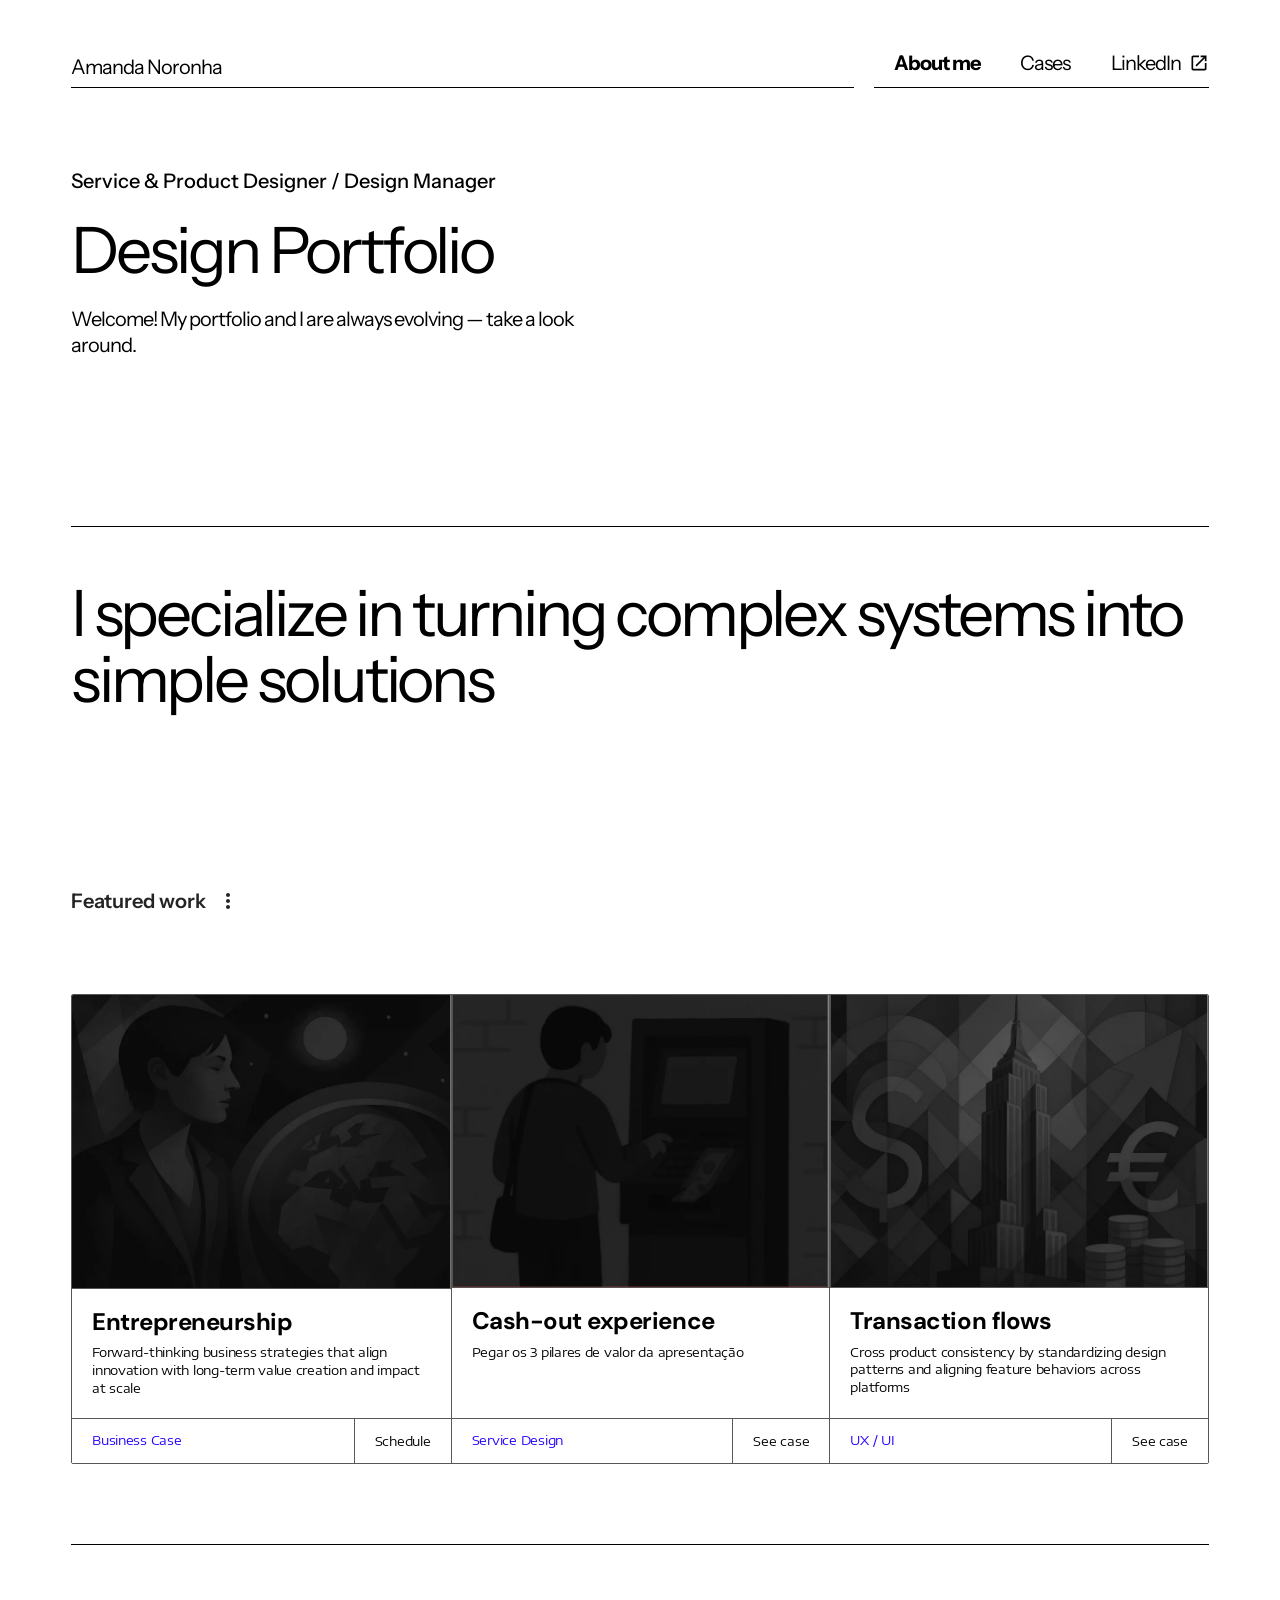
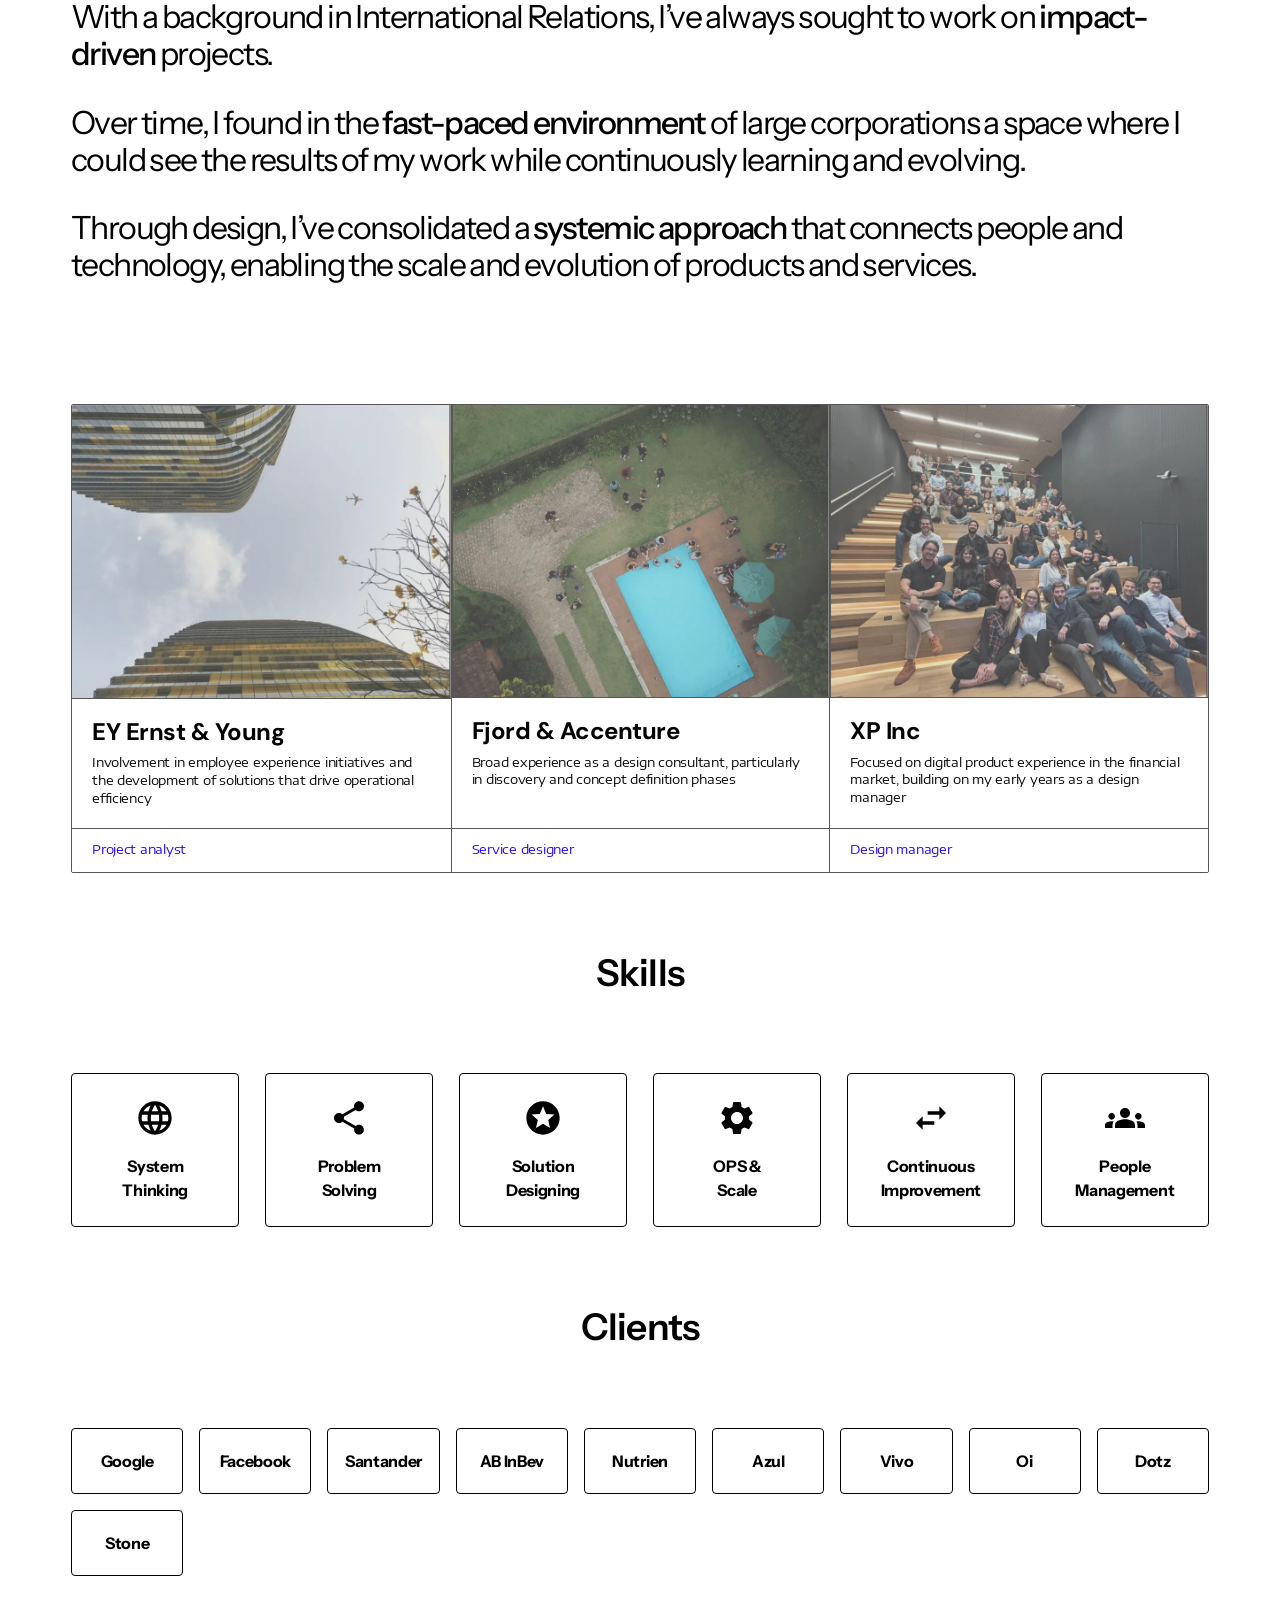
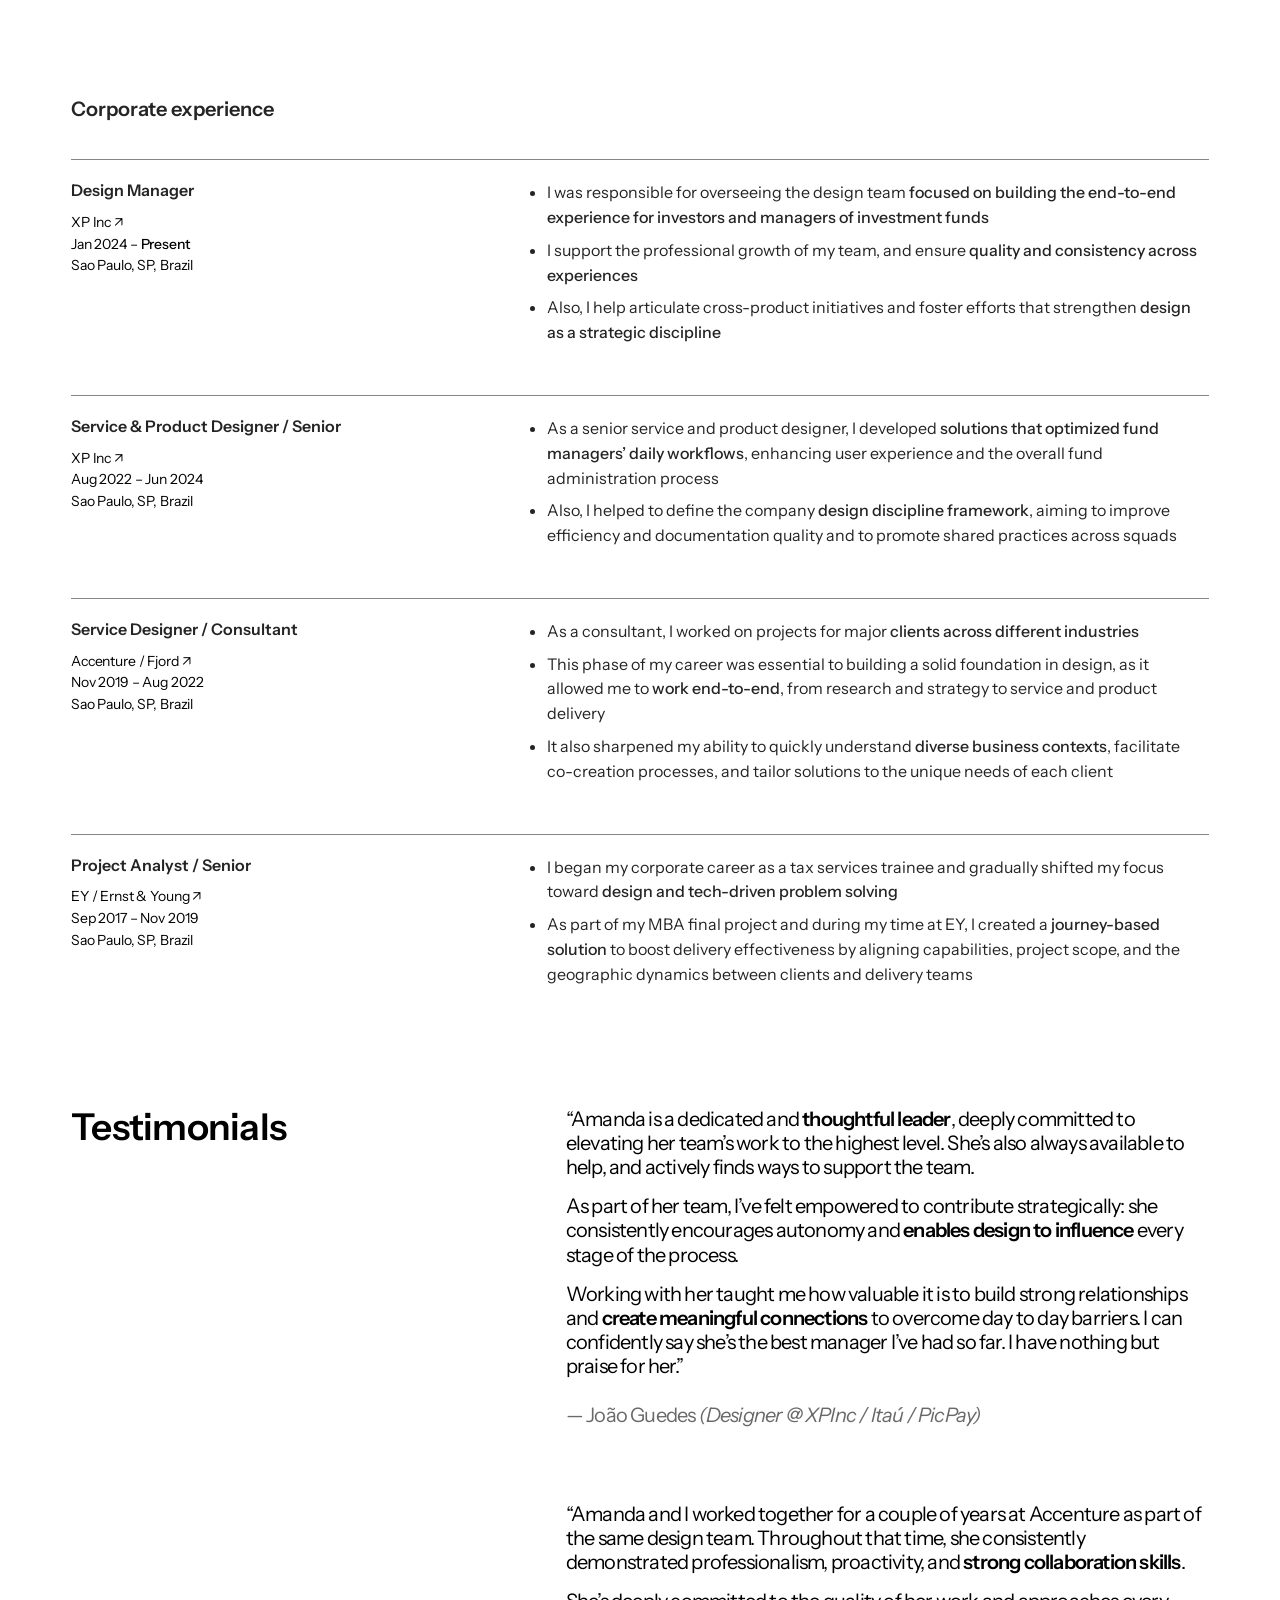
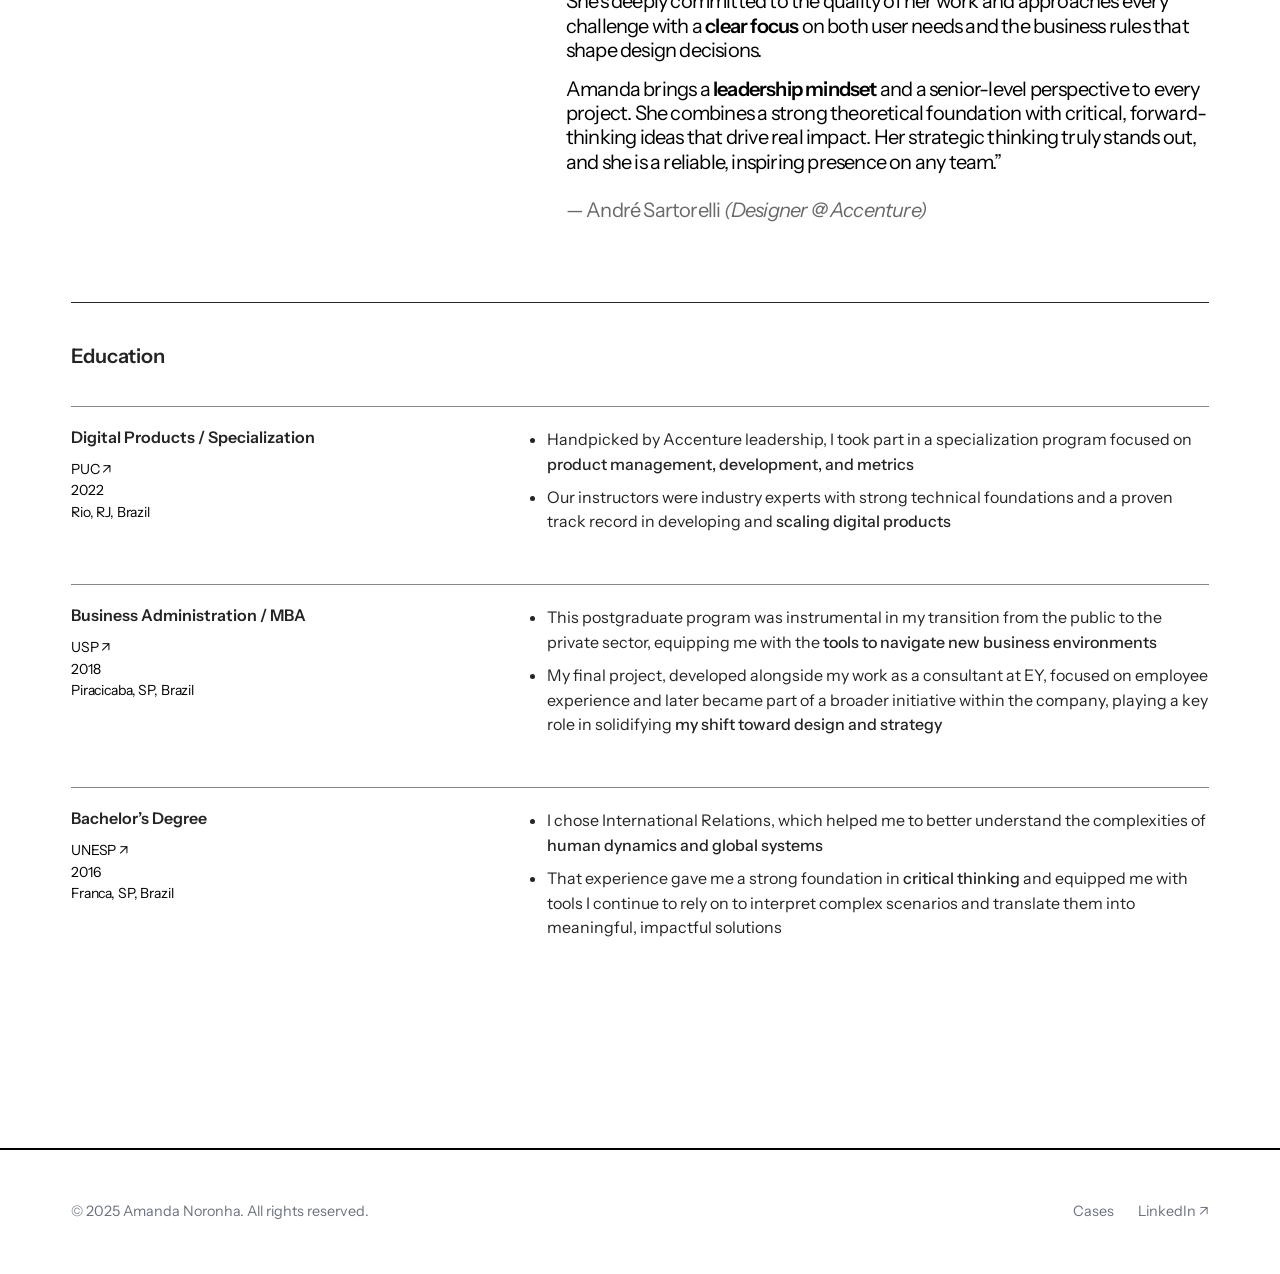
==== index.html @ c57d063f "Portfolio responsivo a partir do Figma" ====
<!doctype html>
<html lang="en">
<head>
<meta charset="utf-8">
<meta name="viewport" content="width=device-width, initial-scale=1, viewport-fit=cover">
<title>Amanda Noronha — Design Portfolio</title>
<meta name="description" content="Amanda Noronha — Service &amp; Product Designer / Design Manager. I specialize in turning complex systems into simple solutions.">
<meta name="theme-color" content="#ffffff">
<meta property="og:title" content="Amanda Noronha — Design Portfolio">
<meta property="og:description" content="Service &amp; Product Designer / Design Manager. I specialize in turning complex systems into simple solutions.">
<meta property="og:type" content="website">
<link rel="icon" href="favicon.svg" type="image/svg+xml">
<link rel="apple-touch-icon" href="favicon.svg">
<meta name="author" content="Amanda Noronha">
<meta property="og:image" content="https://norbgt.github.io/portfolio/og-image.jpg">
<meta property="og:image:width" content="1200">
<meta property="og:image:height" content="630">
<meta property="og:locale" content="en_US">
<meta name="twitter:card" content="summary_large_image">
<link rel="canonical" href="https://norbgt.github.io/portfolio/">
<meta property="og:url" content="https://norbgt.github.io/portfolio/">
<link rel="preconnect" href="https://fonts.googleapis.com">
<link rel="preconnect" href="https://fonts.gstatic.com" crossorigin>
<link href="https://fonts.googleapis.com/css2?family=DM+Sans:wght@700&family=Encode+Sans+Expanded:wght@400&family=Encode+Sans+Semi+Condensed:wght@600&family=Instrument+Sans:ital,wght@0,400;0,500;0,600;0,700;1,400&display=swap" rel="stylesheet">
<link rel="stylesheet" href="assets/css/styles.css">
</head>
<body>

<a class="skip-link" href="#main">Skip to content</a>

<!-- ============================ NAV ============================ -->
<header class="nav">
  <div class="shell nav__inner">
    <a class="nav__brand" href="index.html">Amanda Noronha</a>

    <button class="nav__toggle" type="button" aria-expanded="false" aria-controls="nav-links">
      <span class="bars" aria-hidden="true"></span>
      <span class="visually-hidden">Menu</span>
    </button>

    <nav class="nav__links" id="nav-links" aria-label="Main">
      <a class="nav__link" href="index.html" aria-current="page">About me</a>
      <a class="nav__link" href="cases.html">Cases</a>
      <a class="nav__link" href="https://www.linkedin.com/in/amanda-noronha/" target="_blank" rel="noopener">
        LinkedIn
        <svg class="icon" viewBox="0 0 24 24" aria-hidden="true" focusable="false"><path fill="currentColor" d="M19 19H5V5h7V3H5c-1.11 0-2 .9-2 2v14c0 1.1.89 2 2 2h14c1.1 0 2-.9 2-2v-7h-2v7zM14 3v2h3.59l-9.83 9.83 1.41 1.41L19 6.41V10h2V3h-7z"/></svg>
      </a>
    </nav>
  </div>
</header>

<main id="main" class="page">

  <!-- ============================ HERO ============================ -->
  <section class="shell hero">
    <p class="hero__kicker">Service &amp; Product Designer / Design Manager</p>
    <h1 class="hero__title">Design Portfolio</h1>
    <p class="hero__sub">Welcome! My portfolio and I are always evolving — take a look around.</p>
  </section>

  <!-- ============================ FOCUS ON ============================ -->
  <div class="stack">

    <section class="shell">
      <div class="intro intro--loose">
        <h2 class="intro__statement">I specialize in turning complex systems into simple solutions</h2>
      </div>
    </section>

    <!-- ---------- Featured work ---------- -->
    <section class="shell stack" aria-labelledby="featured-work">
      <h2 class="eyebrow" id="featured-work">
        Featured work
        <svg class="icon" viewBox="0 0 24 24" aria-hidden="true" focusable="false"><path fill="currentColor" d="M12 8c1.1 0 2-.9 2-2s-.9-2-2-2-2 .9-2 2 .9 2 2 2zm0 2c-1.1 0-2 .9-2 2s.9 2 2 2 2-.9 2-2-.9-2-2-2zm0 6c-1.1 0-2 .9-2 2s.9 2 2 2 2-.9 2-2-.9-2-2-2z"/></svg>
      </h2>

      <div class="cards">
        <article class="card">
          <div class="card__media">
            <img src="assets/img/home-entrepreneurship.webp" alt="Abstract illustration of an entrepreneurial figure looking at Earth from space" loading="lazy" width="854" height="662">
          </div>
          <div class="card__info">
            <h3 class="card__title">Entrepreneurship</h3>
            <p class="card__desc">Forward-thinking business strategies that align innovation with long-term value creation and impact at scale</p>
          </div>
          <div class="card__details">
            <p class="card__tag">Business Case</p>
            <a class="card__cta" href="https://www.linkedin.com/in/amanda-noronha/" target="_blank" rel="noopener">Schedule</a>
          </div>
        </article>

        <article class="card">
          <div class="card__media">
            <img src="assets/img/home-cash-out.webp" alt="Abstract illustration of a person withdrawing money from an ATM" loading="lazy" width="854" height="662">
          </div>
          <div class="card__info">
            <h3 class="card__title"><a href="cases.html#cash-out-experience">Cash-out experience</a></h3>
            <!-- TODO Amanda: texto de trabalho vindo do Figma — trocar pela descrição final -->
            <p class="card__desc">Pegar os 3 pilares de valor da apresentação</p>
          </div>
          <div class="card__details">
            <p class="card__tag">Service Design</p>
            <a class="card__cta" href="cases.html#cash-out-experience">See case</a>
          </div>
        </article>

        <article class="card">
          <div class="card__media">
            <img src="assets/img/home-transaction-flows.webp" alt="Abstract drawing of a corporate building where large financial transactions take place" loading="lazy" width="854" height="662">
          </div>
          <div class="card__info">
            <h3 class="card__title"><a href="cases.html#transaction-flows">Transaction flows</a></h3>
            <p class="card__desc">Cross product consistency by standardizing design patterns and aligning feature behaviors across platforms</p>
          </div>
          <div class="card__details">
            <p class="card__tag">UX / UI</p>
            <a class="card__cta" href="cases.html#transaction-flows">See case</a>
          </div>
        </article>
      </div>
    </section>

    <!-- ---------- Sobre ---------- -->
    <section class="shell">
      <div class="intro intro--tight">
        <div class="intro__text">
          <p>With a background in International Relations, I’ve always sought to work on <strong>impact-driven</strong> projects.</p>
          <p>Over time, I found in the <strong>fast-paced environment</strong> of large corporations a space where I could see the results of my work while continuously learning and evolving.</p>
          <p>Through design, I’ve consolidated a <strong>systemic approach</strong> that connects people and technology, enabling the scale and evolution of products and services.</p>
        </div>
      </div>
    </section>

    <!-- ---------- Empresas ---------- -->
    <section class="shell" aria-label="Where I have worked">
      <div class="cards">
        <article class="card">
          <div class="card__media">
            <img src="assets/img/home-ey.webp" alt="" loading="lazy" width="854" height="662">
          </div>
          <div class="card__info">
            <h3 class="card__title">EY Ernst &amp; Young</h3>
            <p class="card__desc">Involvement in employee experience initiatives and the development of solutions that drive operational efficiency</p>
          </div>
          <div class="card__details">
            <p class="card__tag">Project analyst</p>
          </div>
        </article>

        <article class="card">
          <div class="card__media">
            <img src="assets/img/home-accenture.webp" alt="" loading="lazy" width="854" height="662">
          </div>
          <div class="card__info">
            <h3 class="card__title">Fjord &amp; Accenture</h3>
            <p class="card__desc">Broad experience as a design consultant, particularly in discovery and concept definition phases</p>
          </div>
          <div class="card__details">
            <p class="card__tag">Service designer</p>
          </div>
        </article>

        <article class="card">
          <div class="card__media">
            <img src="assets/img/home-xp.webp" alt="" loading="lazy" width="854" height="662">
          </div>
          <div class="card__info">
            <h3 class="card__title">XP Inc</h3>
            <p class="card__desc">Focused on digital product experience in the financial market, building on my early years as a design manager</p>
          </div>
          <div class="card__details">
            <p class="card__tag">Design manager</p>
          </div>
        </article>
      </div>
    </section>

    <!-- ---------- Skills ---------- -->
    <section class="shell stack" aria-labelledby="skills">
      <h2 class="section-title" id="skills">Skills</h2>
      <ul class="chips">
        <li class="chip">
          <svg class="icon" viewBox="0 0 24 24" aria-hidden="true" focusable="false"><path fill="currentColor" d="M11.99 2C6.47 2 2 6.48 2 12s4.47 10 9.99 10C17.52 22 22 17.52 22 12S17.52 2 11.99 2zm6.93 6h-2.95c-.32-1.25-.78-2.45-1.38-3.56 1.84.63 3.37 1.91 4.33 3.56zM12 4.04c.83 1.2 1.48 2.53 1.91 3.96h-3.82c.43-1.43 1.08-2.76 1.91-3.96zM4.26 14C4.1 13.36 4 12.69 4 12s.1-1.36.26-2h3.38c-.08.66-.14 1.32-.14 2 0 .68.06 1.34.14 2H4.26zm.82 2h2.95c.32 1.25.78 2.45 1.38 3.56-1.84-.63-3.37-1.9-4.33-3.56zm2.95-8H5.08c.96-1.66 2.49-2.93 4.33-3.56C8.81 5.55 8.35 6.75 8.03 8zM12 19.96c-.83-1.2-1.48-2.53-1.91-3.96h3.82c-.43 1.43-1.08 2.76-1.91 3.96zM14.34 14H9.66c-.09-.66-.16-1.32-.16-2 0-.68.07-1.35.16-2h4.68c.09.65.16 1.32.16 2 0 .68-.07 1.34-.16 2zm.25 5.56c.6-1.11 1.06-2.31 1.38-3.56h2.95c-.96 1.65-2.49 2.93-4.33 3.56zM16.36 14c.08-.66.14-1.32.14-2 0-.68-.06-1.34-.14-2h3.38c.16.64.26 1.31.26 2s-.1 1.36-.26 2h-3.38z"/></svg>
          System<br>Thinking
        </li>
        <li class="chip">
          <svg class="icon" viewBox="0 0 24 24" aria-hidden="true" focusable="false"><path fill="currentColor" d="M18 16.08c-.76 0-1.44.3-1.96.77L8.91 12.7c.05-.23.09-.46.09-.7s-.04-.47-.09-.7l7.05-4.11c.54.5 1.25.81 2.04.81 1.66 0 3-1.34 3-3s-1.34-3-3-3-3 1.34-3 3c0 .24.04.47.09.7L8.04 9.81C7.5 9.31 6.79 9 6 9c-1.66 0-3 1.34-3 3s1.34 3 3 3c.79 0 1.5-.31 2.04-.81l7.12 4.16c-.05.21-.08.43-.08.65 0 1.61 1.31 2.92 2.92 2.92s2.92-1.31 2.92-2.92-1.31-2.92-2.92-2.92z"/></svg>
          Problem<br>Solving
        </li>
        <li class="chip">
          <svg class="icon" viewBox="0 0 24 24" aria-hidden="true" focusable="false"><path fill="currentColor" d="M12 2C6.48 2 2 6.48 2 12s4.48 10 10 10 10-4.48 10-10S17.52 2 12 2zm4.24 16L12 15.45 7.77 18l1.12-4.81-3.73-3.23 4.92-.42L12 5l1.94 4.53 4.92.42-3.73 3.23L16.24 18z"/></svg>
          Solution<br>Designing
        </li>
        <li class="chip">
          <svg class="icon" viewBox="0 0 24 24" aria-hidden="true" focusable="false"><path fill="currentColor" d="M19.14 12.94c.04-.3.06-.61.06-.94 0-.32-.02-.64-.07-.94l2.03-1.58c.18-.14.23-.41.12-.61l-1.92-3.32c-.12-.22-.37-.29-.59-.22l-2.39.96c-.5-.38-1.03-.7-1.62-.94l-.36-2.54c-.04-.24-.24-.41-.48-.41h-3.84c-.24 0-.43.17-.47.41l-.36 2.54c-.59.24-1.13.57-1.62.94l-2.39-.96c-.22-.08-.47 0-.59.22L2.74 8.87c-.12.21-.08.47.12.61l2.03 1.58c-.05.3-.09.63-.09.94s.02.64.07.94l-2.03 1.58c-.18.14-.23.41-.12.61l1.92 3.32c.12.22.37.29.59.22l2.39-.96c.5.38 1.03.7 1.62.94l.36 2.54c.05.24.24.41.48.41h3.84c.24 0 .44-.17.47-.41l.36-2.54c.59-.24 1.13-.56 1.62-.94l2.39.96c.22.08.47 0 .59-.22l1.92-3.32c.12-.22.07-.47-.12-.61l-2.01-1.58zM12 15.6c-1.98 0-3.6-1.62-3.6-3.6s1.62-3.6 3.6-3.6 3.6 1.62 3.6 3.6-1.62 3.6-3.6 3.6z"/></svg>
          OPS &amp;<br>Scale
        </li>
        <li class="chip">
          <svg class="icon" viewBox="0 0 24 24" aria-hidden="true" focusable="false"><path fill="currentColor" d="M6.99 11L3 15l3.99 4v-3H14v-2H6.99v-3zM21 9l-3.99-4v3H10v2h7.01v3L21 9z"/></svg>
          Continuous<br>Improvement
        </li>
        <li class="chip">
          <svg class="icon" viewBox="0 0 24 24" aria-hidden="true" focusable="false"><path fill="currentColor" d="M12 12.75c1.63 0 3.07.39 4.24.9 1.08.48 1.76 1.56 1.76 2.73V18H6v-1.61c0-1.18.68-2.26 1.76-2.73 1.17-.52 2.61-.91 4.24-.91zM4 13c1.1 0 2-.9 2-2s-.9-2-2-2-2 .9-2 2 .9 2 2 2zm1.13 1.1c-.37-.06-.74-.1-1.13-.1-.99 0-1.93.21-2.78.58C.48 14.9 0 15.62 0 16.43V18h4.5v-1.61c0-.83.23-1.61.63-2.29zM20 13c1.1 0 2-.9 2-2s-.9-2-2-2-2 .9-2 2 .9 2 2 2zm4 3.43c0-.81-.48-1.53-1.22-1.85-.85-.37-1.79-.58-2.78-.58-.39 0-.76.04-1.13.1.4.68.63 1.46.63 2.29V18H24v-1.57zM12 6c1.66 0 3 1.34 3 3s-1.34 3-3 3-3-1.34-3-3 1.34-3 3-3z"/></svg>
          People<br>Management
        </li>
      </ul>
    </section>

    <!-- ---------- Clients ---------- -->
    <section class="shell stack" aria-labelledby="clients">
      <h2 class="section-title" id="clients">Clients</h2>
      <ul class="chips chips--clients">
        <li class="chip">Google</li>
        <li class="chip">Facebook</li>
        <li class="chip">Santander</li>
        <li class="chip">AB InBev</li>
        <li class="chip">Nutrien</li>
        <li class="chip">Azul</li>
        <li class="chip">Vivo</li>
        <li class="chip">Oi</li>
        <li class="chip">Dotz</li>
        <li class="chip">Stone</li>
      </ul>
    </section>

    <!-- ---------- Corporate experience ---------- -->
    <section class="shell" aria-labelledby="experience">
      <div class="record-block">
        <h2 class="eyebrow" id="experience">Corporate experience</h2>

        <div class="record-group">
          <article class="record">
            <div class="record__head">
              <h3 class="record__role">Design Manager</h3>
              <div class="record__meta">
                <a href="https://www.xpinc.com/" target="_blank" rel="noopener">XP Inc ↗</a>
                <p>Jan 2024 – <strong>Present</strong></p>
                <p>Sao Paulo, SP, Brazil</p>
              </div>
            </div>
            <ul class="record__body">
              <li>I was responsible for overseeing the design team <strong>focused on building the end-to-end experience for investors and managers of investment funds</strong></li>
              <li>I support the professional growth of my team, and ensure <strong>quality and consistency across experiences</strong></li>
              <li>Also, I help articulate cross-product initiatives and foster efforts that strengthen <strong>design as a strategic discipline</strong></li>
            </ul>
          </article>

          <article class="record">
            <div class="record__head">
              <h3 class="record__role">Service &amp; Product Designer / Senior</h3>
              <div class="record__meta">
                <a href="https://www.xpinc.com/" target="_blank" rel="noopener">XP Inc ↗</a>
                <p>Aug 2022 – Jun 2024</p>
                <p>Sao Paulo, SP, Brazil</p>
              </div>
            </div>
            <ul class="record__body">
              <li>As a senior service and product designer, I developed <strong>solutions that optimized fund managers’ daily workflows</strong>, enhancing user experience and the overall fund administration process</li>
              <li>Also, I helped to define the company <strong>design discipline framework</strong>, aiming to improve efficiency and documentation quality and to promote shared practices across squads</li>
            </ul>
          </article>

          <article class="record">
            <div class="record__head">
              <h3 class="record__role">Service Designer / Consultant</h3>
              <div class="record__meta">
                <a href="https://www.accenture.com/" target="_blank" rel="noopener">Accenture / Fjord ↗</a>
                <p>Nov 2019 – Aug 2022</p>
                <p>Sao Paulo, SP, Brazil</p>
              </div>
            </div>
            <ul class="record__body">
              <li>As a consultant, I worked on projects for major <strong>clients across different industries</strong></li>
              <li>This phase of my career was essential to building a solid foundation in design, as it allowed me to <strong>work end-to-end</strong>, from research and strategy to service and product delivery</li>
              <li>It also sharpened my ability to quickly understand <strong>diverse business contexts</strong>, facilitate co-creation processes, and tailor solutions to the unique needs of each client</li>
            </ul>
          </article>

          <article class="record">
            <div class="record__head">
              <h3 class="record__role">Project Analyst / Senior</h3>
              <div class="record__meta">
                <a href="https://www.ey.com/" target="_blank" rel="noopener">EY / Ernst &amp; Young ↗</a>
                <p>Sep 2017 – Nov 2019</p>
                <p>Sao Paulo, SP, Brazil</p>
              </div>
            </div>
            <ul class="record__body">
              <li>I began my corporate career as a tax services trainee and gradually shifted my focus toward <strong>design and tech-driven problem solving</strong></li>
              <li>As part of my MBA final project and during my time at EY, I created a <strong>journey-based solution</strong> to boost delivery effectiveness by aligning capabilities, project scope, and the geographic dynamics between clients and delivery teams</li>
            </ul>
          </article>
        </div>
      </div>
    </section>

    <!-- ---------- Testimonials ---------- -->
    <section class="shell testimonials" aria-labelledby="testimonials">
      <h2 class="section-title section-title--start testimonials__title" id="testimonials">Testimonials</h2>

      <div class="quotes">
        <figure class="quote">
          <blockquote>
            <p>“Amanda is a dedicated and <strong>thoughtful leader</strong>, deeply committed to elevating her team’s work to the highest level. She’s also always available to help, and actively finds ways to support the team.</p>
            <p>As part of her team, I’ve felt empowered to contribute strategically: she consistently encourages autonomy and <strong>enables design to influence</strong> every stage of the process.</p>
            <p>Working with her taught me how valuable it is to build strong relationships and <strong>create meaningful connections</strong> to overcome day to day barriers. I can confidently say she’s the best manager I’ve had so far. I have nothing but praise for her.”</p>
          </blockquote>
          <figcaption class="quote__author">— João Guedes <em>(Designer @ XPInc / Itaú / PicPay)</em></figcaption>
        </figure>

        <figure class="quote">
          <blockquote>
            <p>“Amanda and I worked together for a couple of years at Accenture as part of the same design team. Throughout that time, she consistently demonstrated professionalism, proactivity, and <strong>strong collaboration skills</strong>.</p>
            <p>She’s deeply committed to the quality of her work and approaches every challenge with a <strong>clear focus</strong> on both user needs and the business rules that shape design decisions.</p>
            <p>Amanda brings a <strong>leadership mindset</strong> and a senior-level perspective to every project. She combines a strong theoretical foundation with critical, forward-thinking ideas that drive real impact. Her strategic thinking truly stands out, and she is a reliable, inspiring presence on any team.”</p>
          </blockquote>
          <figcaption class="quote__author">— André Sartorelli <em>(Designer @ Accenture)</em></figcaption>
        </figure>
      </div>
    </section>

    <!-- ---------- Education ---------- -->
    <section class="shell" aria-labelledby="education">
      <div class="record-block record-block--ruled">
        <h2 class="eyebrow" id="education">Education</h2>

        <div class="record-group">
          <article class="record">
            <div class="record__head">
              <h3 class="record__role">Digital Products / Specialization</h3>
              <div class="record__meta">
                <a href="https://www.puc-rio.br/" target="_blank" rel="noopener">PUC ↗</a>
                <p>2022</p>
                <p>Rio, RJ, Brazil</p>
              </div>
            </div>
            <ul class="record__body">
              <li>Handpicked by Accenture leadership, I took part in a specialization program focused on <strong>product management, development, and metrics</strong></li>
              <li>Our instructors were industry experts with strong technical foundations and a proven track record in developing and <strong>scaling digital products</strong></li>
            </ul>
          </article>

          <article class="record">
            <div class="record__head">
              <h3 class="record__role">Business Administration / MBA</h3>
              <div class="record__meta">
                <a href="https://www5.usp.br/" target="_blank" rel="noopener">USP ↗</a>
                <p>2018</p>
                <p>Piracicaba, SP, Brazil</p>
              </div>
            </div>
            <ul class="record__body">
              <li>This postgraduate program was instrumental in my transition from the public to the private sector, equipping me with the <strong>tools to navigate new business environments</strong></li>
              <li>My final project, developed alongside my work as a consultant at EY, focused on employee experience and later became part of a broader initiative within the company, playing a key role in solidifying <strong>my shift toward design and strategy</strong></li>
            </ul>
          </article>

          <article class="record">
            <div class="record__head">
              <h3 class="record__role">Bachelor’s Degree</h3>
              <div class="record__meta">
                <a href="https://www2.unesp.br/" target="_blank" rel="noopener">UNESP ↗</a>
                <p>2016</p>
                <p>Franca, SP, Brazil</p>
              </div>
            </div>
            <ul class="record__body">
              <li>I chose International Relations, which helped me to better understand the complexities of <strong>human dynamics and global systems</strong></li>
              <li>That experience gave me a strong foundation in <strong>critical thinking</strong> and equipped me with tools I continue to rely on to interpret complex scenarios and translate them into meaningful, impactful solutions</li>
            </ul>
          </article>
        </div>
      </div>
    </section>

  </div>
</main>

<!-- ============================ FOOTER ============================ -->
<footer class="footer">
  <div class="shell footer__inner">
    <p>© 2025 Amanda Noronha. All rights reserved.</p>
    <p class="footer__links">
      <a href="cases.html">Cases</a>
      <a href="https://www.linkedin.com/in/amanda-noronha/" target="_blank" rel="noopener">LinkedIn ↗</a>
    </p>
  </div>
</footer>

<script src="assets/js/main.js"></script>
</body>
</html>
---- assets/css/styles.css ----
/* =========================================================================
   Amanda Noronha — Design Portfolio
   Design system extraído do Figma "Portfolio - Amanda Noronha - 2025"
   ========================================================================= */

/* -------------------------------------------------------------------------
   1. Tokens
   ------------------------------------------------------------------------- */
:root {
  /* Cores — Figma variables */
  --c-black: #000000;          /* Primary/Black          */
  --c-white: #ffffff;          /* Primary/White, Background/Background 1 */
  --c-ink: #242424;            /* Títulos de seção        */
  --c-divider: #575757;        /* Dividers                */
  --c-line-soft: #e6e6e6;      /* Bordas de tag           */
  --c-accent: #2200ff;         /* Accent/Accent 4         */
  --c-muted: #696969;          /* Autoria de depoimentos  */
  --c-footer: #6b7280;         /* cool-gray/500           */
  --c-surface-alt: #f6f6f6;    /* Slots de mídia          */

  /* Tipografia */
  --f-display: "Instrument Sans", -apple-system, BlinkMacSystemFont, "Segoe UI", Roboto, sans-serif;
  --f-condensed: "Encode Sans Semi Condensed", "Instrument Sans", -apple-system, sans-serif;
  --f-card-title: "DM Sans", "Instrument Sans", -apple-system, sans-serif;
  --f-card-body: "Encode Sans Expanded", "Instrument Sans", -apple-system, sans-serif;

  /* Escala tipográfica fluida (mobile → desktop) */
  --t-h1:      clamp(2.375rem, 1.45rem + 4.6vw, 4rem);      /*  38 → 64 */
  --t-h2:      clamp(1.75rem, 1.32rem + 2.15vw, 2.3125rem); /*  28 → 37 */
  --t-h3:      clamp(1.5rem, 1.2rem + 1.5vw, 2rem);         /*  24 → 32 */
  --t-card:    clamp(1.25rem, 1.09rem + 0.8vw, 1.5rem);     /*  20 → 24 */
  --t-lead:    clamp(1.0625rem, 0.98rem + 0.42vw, 1.25rem); /*  17 → 20 */
  --t-body:    1rem;                                        /*  16      */
  --t-meta:    0.875rem;                                    /*  14      */
  --t-micro:   clamp(0.8125rem, 0.79rem + 0.12vw, 0.75rem); /*  13 → 12 */

  /* Layout */
  --shell-max: 1440px;
  --gutter: clamp(1.25rem, 5.55vw, 5rem);      /* 20 → 80px */
  --block-gap: clamp(4.5rem, 2.5rem + 10vw, 15rem);  /* 72 → 240px */
  --section-gap: clamp(2.5rem, 1.5rem + 5vw, 5rem);  /* 40 → 80px */
  --nav-h: clamp(4rem, 3rem + 3vw, 7.25rem);

  /* Traços */
  --hair: 1px;
  --tap: 44px;
}

/* -------------------------------------------------------------------------
   2. Reset / base
   ------------------------------------------------------------------------- */
*,
*::before,
*::after { box-sizing: border-box; }

html {
  -webkit-text-size-adjust: 100%;
  text-size-adjust: 100%;
  scroll-behavior: smooth;
  scroll-padding-top: calc(var(--nav-h) + 1rem);
}

@media (prefers-reduced-motion: reduce) {
  html { scroll-behavior: auto; }
  *, *::before, *::after {
    animation-duration: .001ms !important;
    transition-duration: .001ms !important;
  }
}

body {
  margin: 0;
  background: var(--c-white);
  color: var(--c-black);
  font-family: var(--f-display);
  font-size: var(--t-body);
  line-height: 1.55;
  overflow-x: hidden;           /* trava scroll horizontal no mobile */
  -webkit-font-smoothing: antialiased;
  -moz-osx-font-smoothing: grayscale;
  font-synthesis-weight: none;
}

img, svg, video { display: block; max-width: 100%; }
img { height: auto; }

h1, h2, h3, h4, p, ul, figure, blockquote { margin: 0; }
ul { padding: 0; list-style: none; }

a { color: inherit; }

button {
  font: inherit;
  color: inherit;
  background: none;
  border: 0;
  cursor: pointer;
}

::selection { background: var(--c-accent); color: var(--c-white); }

:focus-visible {
  outline: 2px solid var(--c-accent);
  outline-offset: 3px;
  border-radius: 2px;
}

.skip-link {
  position: absolute;
  left: -9999px;
  top: 0;
  z-index: 200;
  background: var(--c-black);
  color: var(--c-white);
  padding: .75rem 1rem;
  font-size: var(--t-meta);
}
.skip-link:focus { left: 0; }

.visually-hidden {
  position: absolute !important;
  width: 1px; height: 1px;
  padding: 0; margin: -1px;
  overflow: hidden;
  clip: rect(0 0 0 0);
  white-space: nowrap;
  border: 0;
}

/* -------------------------------------------------------------------------
   3. Shell / grid
   ------------------------------------------------------------------------- */
.shell {
  width: 100%;
  max-width: var(--shell-max);
  margin-inline: auto;
  padding-inline: var(--gutter);
}

/* respeita o notch em iPhone quando em paisagem */
@supports (padding: max(0px)) {
  .shell {
    padding-left: max(var(--gutter), env(safe-area-inset-left));
    padding-right: max(var(--gutter), env(safe-area-inset-right));
  }
}

.page {
  display: flex;
  flex-direction: column;
  gap: var(--block-gap);
  padding-block: clamp(2rem, 1rem + 5vw, 5rem) 0;
}

.stack { display: flex; flex-direction: column; gap: var(--section-gap); }

/* -------------------------------------------------------------------------
   4. Navegação
   ------------------------------------------------------------------------- */
.nav {
  position: sticky;
  top: 0;
  z-index: 100;
  background: var(--c-white);
  padding-top: clamp(.875rem, .3rem + 1.6vw, 2.25rem);
}

.nav__inner {
  display: flex;
  align-items: flex-end;
  justify-content: space-between;
  gap: 1.25rem;
}

.nav__brand,
.nav__links {
  border-bottom: var(--hair) solid var(--c-black);
  display: flex;
  align-items: flex-end;
  min-height: clamp(2.75rem, 2rem + 2.4vw, 5rem);
  padding-bottom: .625rem;
}

.nav__brand {
  flex: 1 1 auto;
  padding-right: 1.25rem;
  font-size: clamp(1rem, .87rem + .55vw, 1.25rem);
  letter-spacing: -.05em;
  line-height: 1;
  text-decoration: none;
  white-space: nowrap;
}

.nav__links {
  gap: clamp(1.25rem, .3rem + 2.8vw, 3.125rem);
  padding-left: 1.25rem;
  justify-content: flex-end;
}

.nav__link {
  font-size: clamp(1rem, .87rem + .55vw, 1.25rem);
  letter-spacing: -.05em;
  line-height: 1;
  text-decoration: none;
  display: inline-flex;
  align-items: flex-end;
  gap: .5rem;
  white-space: nowrap;
  padding-top: 1rem;      /* aumenta a área de toque para cima */
  padding-bottom: .25rem;
}
.nav__link[aria-current="page"] { font-weight: 700; }
.nav__link .icon { width: 1.25rem; height: 1.25rem; }

/* Botão hamburguer — só aparece no mobile */
.nav__toggle {
  display: none;
  align-items: center;
  justify-content: center;
  width: var(--tap);
  height: var(--tap);
  margin-bottom: .125rem;
  border-bottom: var(--hair) solid var(--c-black);
  flex: 0 0 auto;
}
.nav__toggle .bars,
.nav__toggle .bars::before,
.nav__toggle .bars::after {
  display: block;
  width: 22px;
  height: 1.5px;
  background: var(--c-black);
  transition: transform .22s ease, opacity .18s ease;
}
.nav__toggle .bars { position: relative; }
.nav__toggle .bars::before,
.nav__toggle .bars::after {
  content: "";
  position: absolute;
  left: 0;
}
.nav__toggle .bars::before { top: -7px; }
.nav__toggle .bars::after  { top: 7px; }
.nav__toggle[aria-expanded="true"] .bars { background: transparent; }
.nav__toggle[aria-expanded="true"] .bars::before { transform: translateY(7px) rotate(45deg); }
.nav__toggle[aria-expanded="true"] .bars::after  { transform: translateY(-7px) rotate(-45deg); }

@media (max-width: 47.9375em) {
  .nav__inner { align-items: center; }
  .nav__brand {
    border-bottom: 0;
    padding-bottom: 0;
    min-height: 0;
  }
  .nav__toggle { display: inline-flex; border-bottom: 0; }

  .nav__links {
    position: absolute;
    left: 0;
    right: 0;
    top: 100%;
    flex-direction: column;
    align-items: stretch;
    justify-content: flex-start;
    gap: 0;
    padding: .5rem var(--gutter) 1.25rem;
    background: var(--c-white);
    border-top: var(--hair) solid var(--c-black);
    border-bottom: var(--hair) solid var(--c-black);
    box-shadow: 0 12px 24px -18px rgba(0, 0, 0, .5);
    min-height: 0;
  }
  .nav__links[hidden] { display: none; }
  .nav__link {
    min-height: var(--tap);
    padding-block: .75rem;
    border-bottom: var(--hair) solid var(--c-line-soft);
    font-size: 1.125rem;
    letter-spacing: -.03em;
  }
  .nav__link:last-child { border-bottom: 0; }
  .nav { border-bottom: var(--hair) solid var(--c-black); padding-bottom: .625rem; }
  .nav__inner { position: relative; }
}

/* -------------------------------------------------------------------------
   5. Hero
   ------------------------------------------------------------------------- */
.hero { display: flex; flex-direction: column; gap: 1.5rem; }

.hero__kicker {
  font-size: var(--t-lead);
  font-weight: 500;
  line-height: 1.3;
}

.hero__title {
  font-size: var(--t-h1);
  font-weight: 400;
  line-height: 1;
  letter-spacing: -.05em;
  max-width: 20ch;
}

.hero__sub {
  font-size: var(--t-lead);
  line-height: 1.3;
  letter-spacing: -.05em;
  max-width: 42ch;
}

/* -------------------------------------------------------------------------
   6. Blocos de introdução (divider + frase grande)
   ------------------------------------------------------------------------- */
.intro { border-top: var(--hair) solid var(--c-black); padding-top: clamp(1.75rem, 1rem + 3vw, 3.5rem); }

.intro--tight { padding-bottom: clamp(1.5rem, 1rem + 2vw, 2.5rem); }
.intro--loose { padding-bottom: clamp(3rem, 2rem + 5vw, 7.5rem); }

.intro__statement {
  font-size: var(--t-h1);
  font-weight: 400;
  line-height: 1.02;
  letter-spacing: -.05em;
}

.intro__text {
  font-size: var(--t-h3);
  line-height: 1.15;
  letter-spacing: -.05em;
  display: flex;
  flex-direction: column;
  gap: 1em;
}
.intro__text strong { font-weight: 500; }

.intro__prose {
  font-size: clamp(1.0625rem, 1rem + .5vw, 1.375rem);
  line-height: 1.4;
  letter-spacing: -.02em;
  max-width: 90ch;
}

/* -------------------------------------------------------------------------
   7. Rótulo de seção ("Featured work", "Consulting projects"…)
   ------------------------------------------------------------------------- */
.eyebrow {
  display: flex;
  align-items: center;
  gap: .625rem;
  font-size: var(--t-lead);
  font-weight: 600;
  line-height: 1.3;
  color: var(--c-ink);
}
.eyebrow .icon { width: 1.5rem; height: 1.5rem; flex: 0 0 auto; }

.section-title {
  font-size: var(--t-h2);
  font-weight: 600;
  line-height: 1.1;
  letter-spacing: -.02em;
  text-align: center;
}
.section-title--start { text-align: left; }

/* -------------------------------------------------------------------------
   8. Cards de destaque (Highlights)
   ------------------------------------------------------------------------- */
.cards {
  display: grid;
  grid-template-columns: repeat(3, minmax(0, 1fr));
  border: var(--hair) solid var(--c-divider);
  border-radius: 2px;
  overflow: hidden;
}

.card {
  display: flex;
  flex-direction: column;
  background: var(--c-white);
  min-width: 0;
  border-left: var(--hair) solid var(--c-divider);
}
.card:first-child { border-left: 0; }

.card__media {
  aspect-ratio: 426 / 331;
  background: var(--c-surface-alt);
  border-bottom: var(--hair) solid var(--c-divider);
  overflow: hidden;
}
.card__media img { width: 100%; height: 100%; object-fit: cover; }

.card__info {
  display: flex;
  flex-direction: column;
  gap: .625rem;
  padding: 1.25rem;
  flex: 1 1 auto;
}

.card__title {
  font-family: var(--f-card-title);
  font-weight: 700;
  font-size: var(--t-card);
  line-height: 1.05;
  letter-spacing: -.02em;
}
.card__title a {
  text-decoration: none;
  display: inline-block;
}
.card__title a:hover,
.card__title a:focus-visible { text-decoration: underline; text-underline-offset: .18em; }

.card__desc {
  font-family: var(--f-card-body);
  font-size: var(--t-micro);
  line-height: 1.37;
  letter-spacing: -.02em;
}

.card__details {
  display: flex;
  align-items: stretch;
  justify-content: space-between;
  gap: 1rem;
  border-top: var(--hair) solid var(--c-divider);
  min-height: var(--tap);
}

.card__tag {
  font-family: var(--f-card-body);
  font-size: var(--t-micro);
  line-height: 1.37;
  letter-spacing: -.02em;
  color: var(--c-accent);
  padding: .75rem 0 .75rem 1.25rem;
  display: flex;
  align-items: center;
  min-width: 0;
}

.card__cta {
  font-family: var(--f-card-body);
  font-size: var(--t-micro);
  letter-spacing: -.02em;
  text-decoration: none;
  border-left: var(--hair) solid var(--c-divider);
  padding: .75rem 1.25rem;
  display: inline-flex;
  align-items: center;
  justify-content: center;
  white-space: nowrap;
  flex: 0 0 auto;
  min-height: var(--tap);
  transition: background-color .18s ease, color .18s ease;
}
.card__cta:hover,
.card__cta:focus-visible { background: var(--c-black); color: var(--c-white); }

@media (max-width: 61.9375em) {
  .cards { grid-template-columns: repeat(2, minmax(0, 1fr)); }
  .card:nth-child(2n + 1) { border-left: 0; }
  .card:nth-child(n + 3) { border-top: var(--hair) solid var(--c-divider); }
}

@media (max-width: 39.9375em) {
  .cards { grid-template-columns: minmax(0, 1fr); }
  .card { border-left: 0; }
  .card + .card { border-top: var(--hair) solid var(--c-divider); }
  .card:nth-child(n + 3) { border-top: var(--hair) solid var(--c-divider); }
}

/* -------------------------------------------------------------------------
   9. Skills & Clients
   ------------------------------------------------------------------------- */
.chips {
  display: grid;
  gap: clamp(.75rem, .4rem + 1.5vw, 2rem);
  grid-template-columns: repeat(auto-fit, minmax(140px, 1fr));
  justify-content: center;
}
.chips--clients { grid-template-columns: repeat(auto-fit, minmax(104px, 1fr)); gap: 1rem; }

.chip {
  display: flex;
  flex-direction: column;
  align-items: center;
  justify-content: center;
  gap: 1rem;
  padding: 1.5rem 1rem;
  border: var(--hair) solid var(--c-black);
  border-radius: 4px;
  text-align: center;
  font-weight: 700;
  font-size: 1rem;
  line-height: 1.5;
  letter-spacing: -.02em;
  min-height: 80px;
}
.chip .icon { width: 2.5rem; height: 2.5rem; }
.chips--clients .chip { padding: 1.25rem .75rem; min-height: var(--tap); }

@media (max-width: 39.9375em) {
  .chips { grid-template-columns: repeat(2, minmax(0, 1fr)); }
  .chips--clients { grid-template-columns: repeat(3, minmax(0, 1fr)); }
  .chip { font-size: .9375rem; padding: 1.125rem .5rem; gap: .75rem; }
  .chip .icon { width: 2rem; height: 2rem; }
}

/* -------------------------------------------------------------------------
   10. Linhas de currículo (experiência / educação / cases por indústria)
   ------------------------------------------------------------------------- */
.record-group { display: flex; flex-direction: column; gap: clamp(2rem, 1.4rem + 3vw, 3.125rem); }

.record-block {
  display: flex;
  flex-direction: column;
  gap: clamp(1.5rem, 1.1rem + 2vw, 2.3125rem);
  padding-block: clamp(1.5rem, 1rem + 2.5vw, 2.5rem);
}
.record-block--ruled { border-top: var(--hair) solid var(--c-ink); }

.record {
  display: grid;
  grid-template-columns: minmax(220px, 1fr) minmax(0, 1.6fr);
  gap: clamp(1rem, .6rem + 2vw, 1.875rem);
  border-top: 1px solid rgba(36, 36, 36, .55);
  padding-top: 1.25rem;
}

.record__head { display: flex; flex-direction: column; gap: .75rem; }

.record__role {
  font-size: var(--t-body);
  font-weight: 600;
  line-height: 1.3;
  color: var(--c-ink);
}

.record__meta {
  display: flex;
  flex-direction: column;
  gap: .125rem;
  font-size: var(--t-meta);
  line-height: 1.4;
  letter-spacing: -.01em;
}
.record__meta a { text-decoration: none; }
.record__meta a:hover { text-decoration: underline; }
.record__meta strong { font-weight: 500; }

.record__body {
  font-size: var(--t-body);
  line-height: 1.55;
  color: var(--c-ink);
}
.record__body li {
  list-style: disc;
  margin-left: 1.25rem;
  margin-bottom: .5rem;
}
.record__body li:last-child { margin-bottom: 0; }
.record__body strong { font-weight: 500; }
.record__body p + p { margin-top: .75rem; }

@media (max-width: 47.9375em) {
  .record { grid-template-columns: minmax(0, 1fr); gap: .875rem; }
}

/* -------------------------------------------------------------------------
   11. Depoimentos
   ------------------------------------------------------------------------- */
.testimonials {
  display: grid;
  grid-template-columns: minmax(0, 1fr) minmax(0, 1.6fr);
  gap: clamp(2rem, 1rem + 6vw, 6.25rem);
  align-items: start;
}
.testimonials__title { align-self: start; position: sticky; top: calc(var(--nav-h) + 1rem); }

.quotes { display: flex; flex-direction: column; gap: clamp(2.5rem, 1.5rem + 4vw, 5rem); }

.quote {
  display: flex;
  flex-direction: column;
  gap: 1.5rem;
  font-size: var(--t-lead);
  line-height: 1.21;
  letter-spacing: -.04em;
}
.quote p + p { margin-top: .75em; }
.quote strong { font-weight: 600; }
.quote__author { color: var(--c-muted); }
.quote__author em { font-style: italic; }

@media (max-width: 61.9375em) {
  .testimonials { grid-template-columns: minmax(0, 1fr); }
  .testimonials__title { position: static; text-align: left; }
}

/* -------------------------------------------------------------------------
   12. Projetos (página Cases)
   ------------------------------------------------------------------------- */
.project {
  display: grid;
  grid-template-columns: minmax(280px, 1fr) minmax(0, 1.45fr);
  gap: clamp(2rem, 1rem + 4vw, 4rem);
  align-items: start;
  padding-block: clamp(1.5rem, 1rem + 3vw, 2.5rem);
}

.project__aside {
  display: flex;
  flex-direction: column;
  gap: .95rem;
  position: sticky;
  top: calc(var(--nav-h) + 1rem);
}

.project__title {
  font-family: var(--f-condensed);
  font-weight: 600;
  font-size: var(--t-h2);
  line-height: 1.1;
  letter-spacing: -.02em;
}

.field { display: flex; flex-direction: column; gap: .75rem; }
.field__label {
  font-size: var(--t-body);
  font-weight: 600;
  line-height: 1.3;
  color: var(--c-ink);
}
.field__value {
  display: flex;
  flex-direction: column;
  gap: .125rem;
  font-size: var(--t-meta);
  line-height: 1.4;
  letter-spacing: -.01em;
}
.field__value a { text-decoration: none; }
.field__value a:hover { text-decoration: underline; }

.tag {
  display: inline-flex;
  align-items: center;
  gap: .5rem;
  align-self: flex-start;
  min-height: 24px;
  padding: .25rem .625rem;
  border: var(--hair) solid var(--c-line-soft);
  border-radius: 16px;
  background: var(--c-white);
  box-shadow: .5px 1px .5px rgba(221, 221, 221, .25);
  font-size: var(--t-meta);
  line-height: 1.4;
  letter-spacing: -.01em;
}
.tag::before {
  content: "";
  width: 8px;
  height: 8px;
  border-radius: 50%;
  background: var(--c-accent);
  flex: 0 0 auto;
}
.tag--done::before { background: #12a150; }
.tag--off::before  { background: var(--c-muted); }

.rows { display: flex; flex-direction: column; }

.row {
  display: flex;
  flex-direction: column;
  border-top: var(--hair) solid var(--c-black);
}
.rows > .row:first-child { border-top: 0; }

/* Nos cases a imagem é um artefato (blueprint, quadro de conceitos):
   cortar esconde conteúdo, então respeitamos a proporção real do arquivo.
   Os atributos width/height do <img> reservam o espaço antes de carregar. */
.row__media {
  background: var(--c-surface-alt);
  border-bottom: var(--hair) solid var(--c-black);
  overflow: hidden;
}
.row__media img { width: 100%; height: auto; }

.row__info { display: flex; flex-direction: column; gap: .625rem; padding: 1.25rem; }
.row__title {
  font-family: var(--f-card-title);
  font-weight: 700;
  font-size: var(--t-card);
  line-height: 1.05;
  letter-spacing: -.02em;
}
.row__desc {
  font-family: var(--f-card-body);
  font-size: var(--t-micro);
  line-height: 1.37;
  letter-spacing: -.02em;
}

.row__note {
  display: flex;
  align-items: center;
  justify-content: space-between;
  gap: 1rem;
  border-top: var(--hair) solid var(--c-divider);
  padding: .75rem 0 .75rem 1.25rem;
  min-height: var(--tap);
  font-family: var(--f-card-body);
  font-size: var(--t-micro);
  line-height: 1.37;
  letter-spacing: -.02em;
  color: var(--c-accent);
}
.row__note .card__cta { color: var(--c-black); margin-block: -.75rem; align-self: stretch; }

@media (max-width: 61.9375em) {
  .project { grid-template-columns: minmax(0, 1fr); }
  .project__aside { position: static; }
}

/* -------------------------------------------------------------------------
   13. Rodapé
   ------------------------------------------------------------------------- */
.footer {
  border-top: 2px solid var(--c-black);
  margin-top: var(--block-gap);
}
.footer__inner {
  display: flex;
  flex-wrap: wrap;
  align-items: center;
  justify-content: space-between;
  gap: 1rem;
  padding-block: clamp(1.75rem, 1.2rem + 2vw, 2.5rem);
  padding-bottom: max(clamp(1.75rem, 1.2rem + 2vw, 2.5rem), env(safe-area-inset-bottom));
  color: var(--c-footer);
  font-size: .9rem;
  line-height: 1.5;
}
.footer__links { display: flex; gap: 1.5rem; flex-wrap: wrap; }
.footer__links a {
  text-decoration: none;
  display: inline-flex;
  align-items: center;
  min-height: var(--tap);
}
.footer__links a:hover { color: var(--c-black); text-decoration: underline; }

/* -------------------------------------------------------------------------
   13b. Conforto de toque no mobile
   ------------------------------------------------------------------------- */
@media (max-width: 47.9375em) and (pointer: coarse), (max-width: 47.9375em) {
  .nav__brand { padding-block: .625rem; }

  .record__meta a,
  .field__value a {
    display: inline-flex;
    align-items: center;
    min-height: 36px;
    padding-block: .25rem;
  }
}

/* -------------------------------------------------------------------------
   14. Slots de mídia
       Basta colocar o arquivo em assets/img/ com o nome certo.
       Se o arquivo não existir, o JS remove o slot sozinho — nada de
       ícone de imagem quebrada, nada de editar HTML.
       (A classe .no-media no <html> força esconder tudo, se quiser.)
   ------------------------------------------------------------------------- */
.no-media .card__media,
.no-media .row__media { display: none; }

.card__media,
.row__media { position: relative; }

/* fundo neutro enquanto carrega — o aspect-ratio já reserva o espaço,
   então a página não "pula" quando a imagem chega */
.card__media::after,
.row__media::after {
  content: "";
  position: absolute;
  inset: 0;
  background: var(--c-surface-alt);
  opacity: 1;
  transition: opacity .3s ease;
  pointer-events: none;
}
.card__media.is-loaded::after,
.row__media.is-loaded::after { opacity: 0; }

.card__media img,
.row__media img {
  opacity: 0;
  transition: opacity .3s ease;
}
.card__media.is-loaded img,
.row__media.is-loaded img { opacity: 1; }
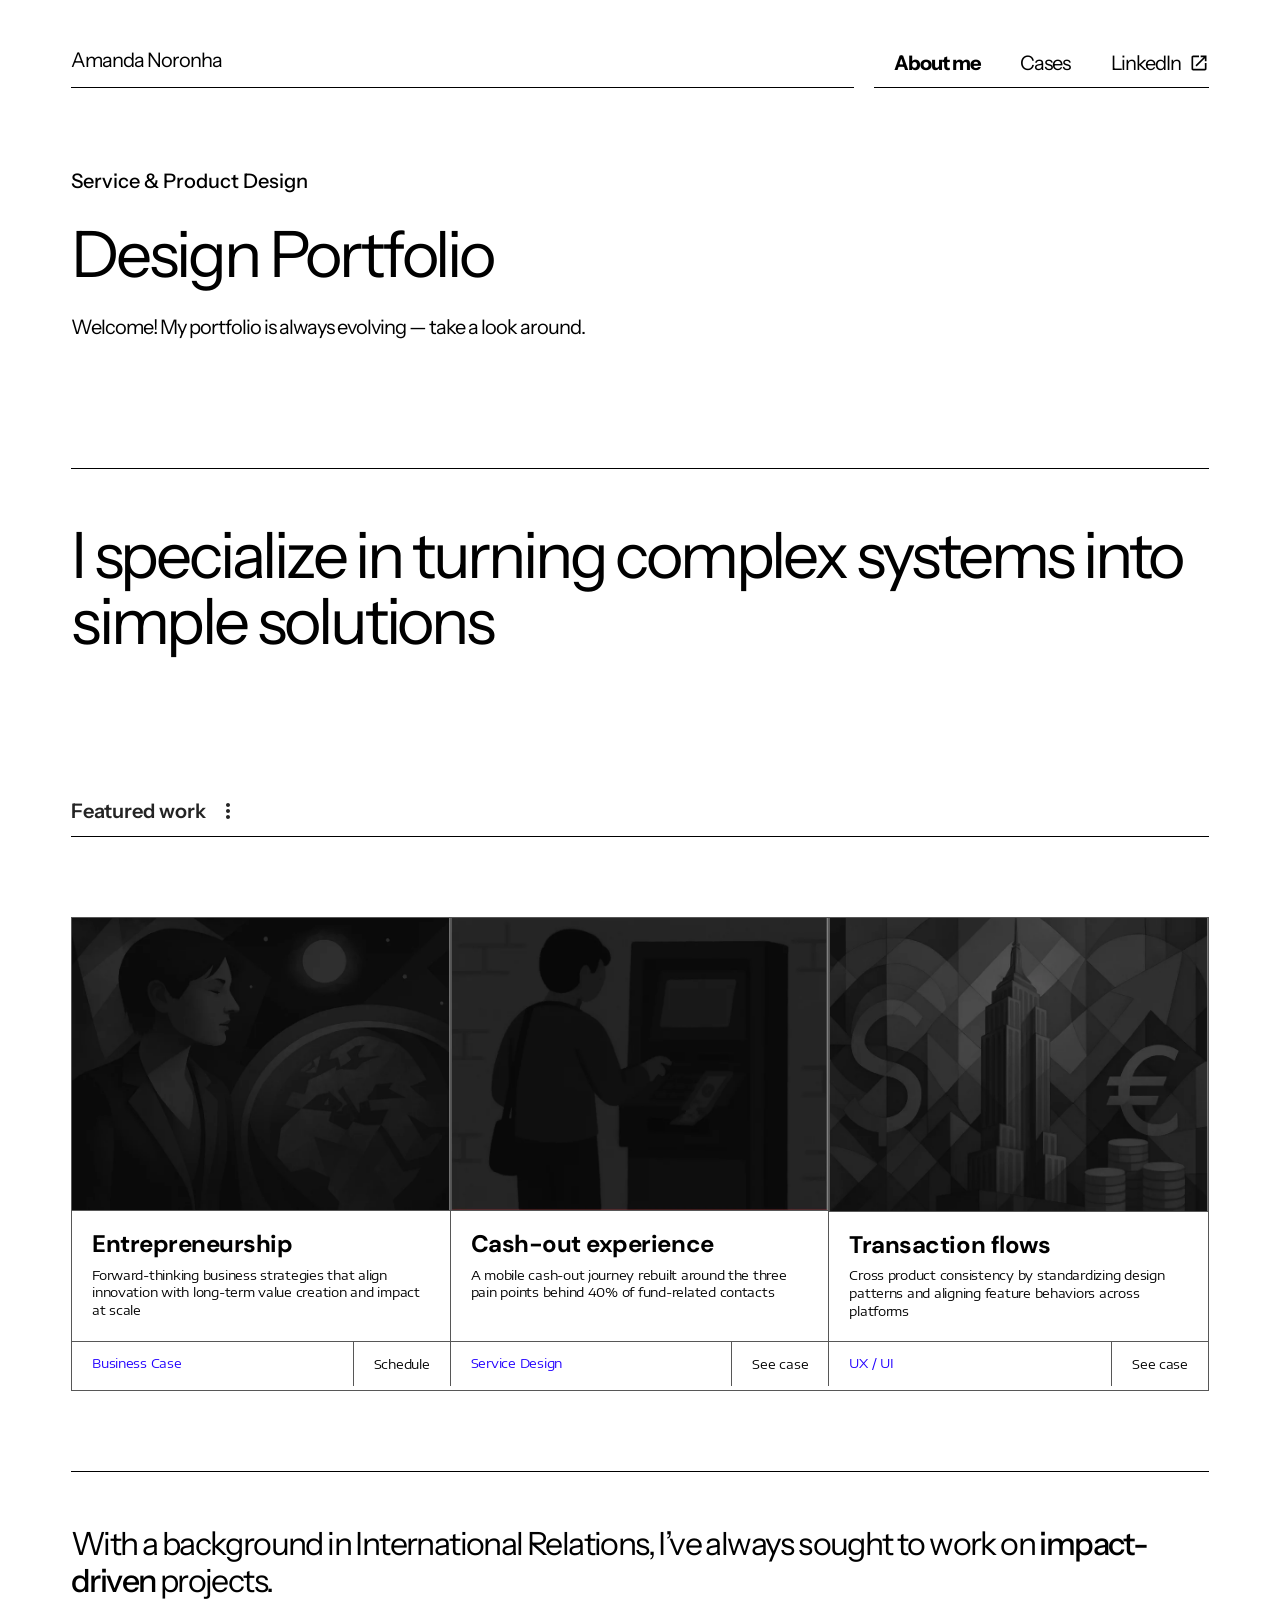
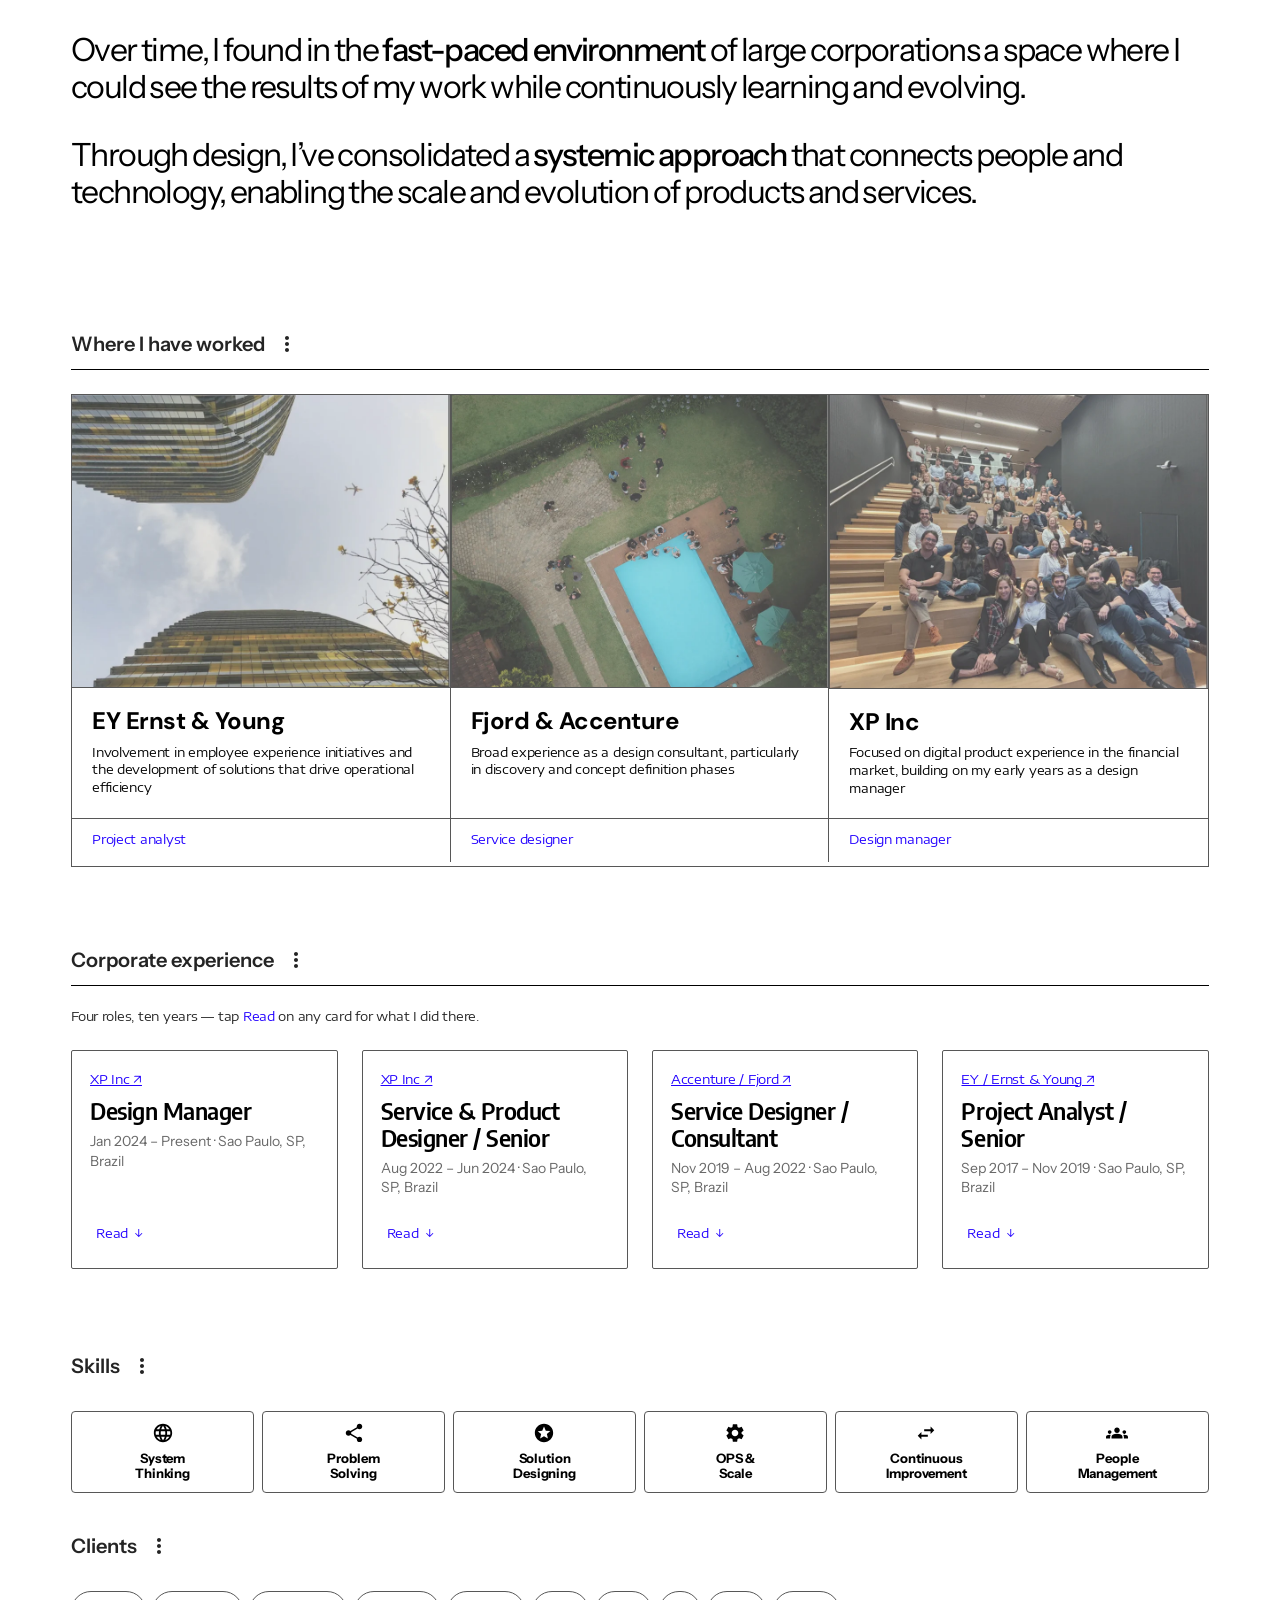
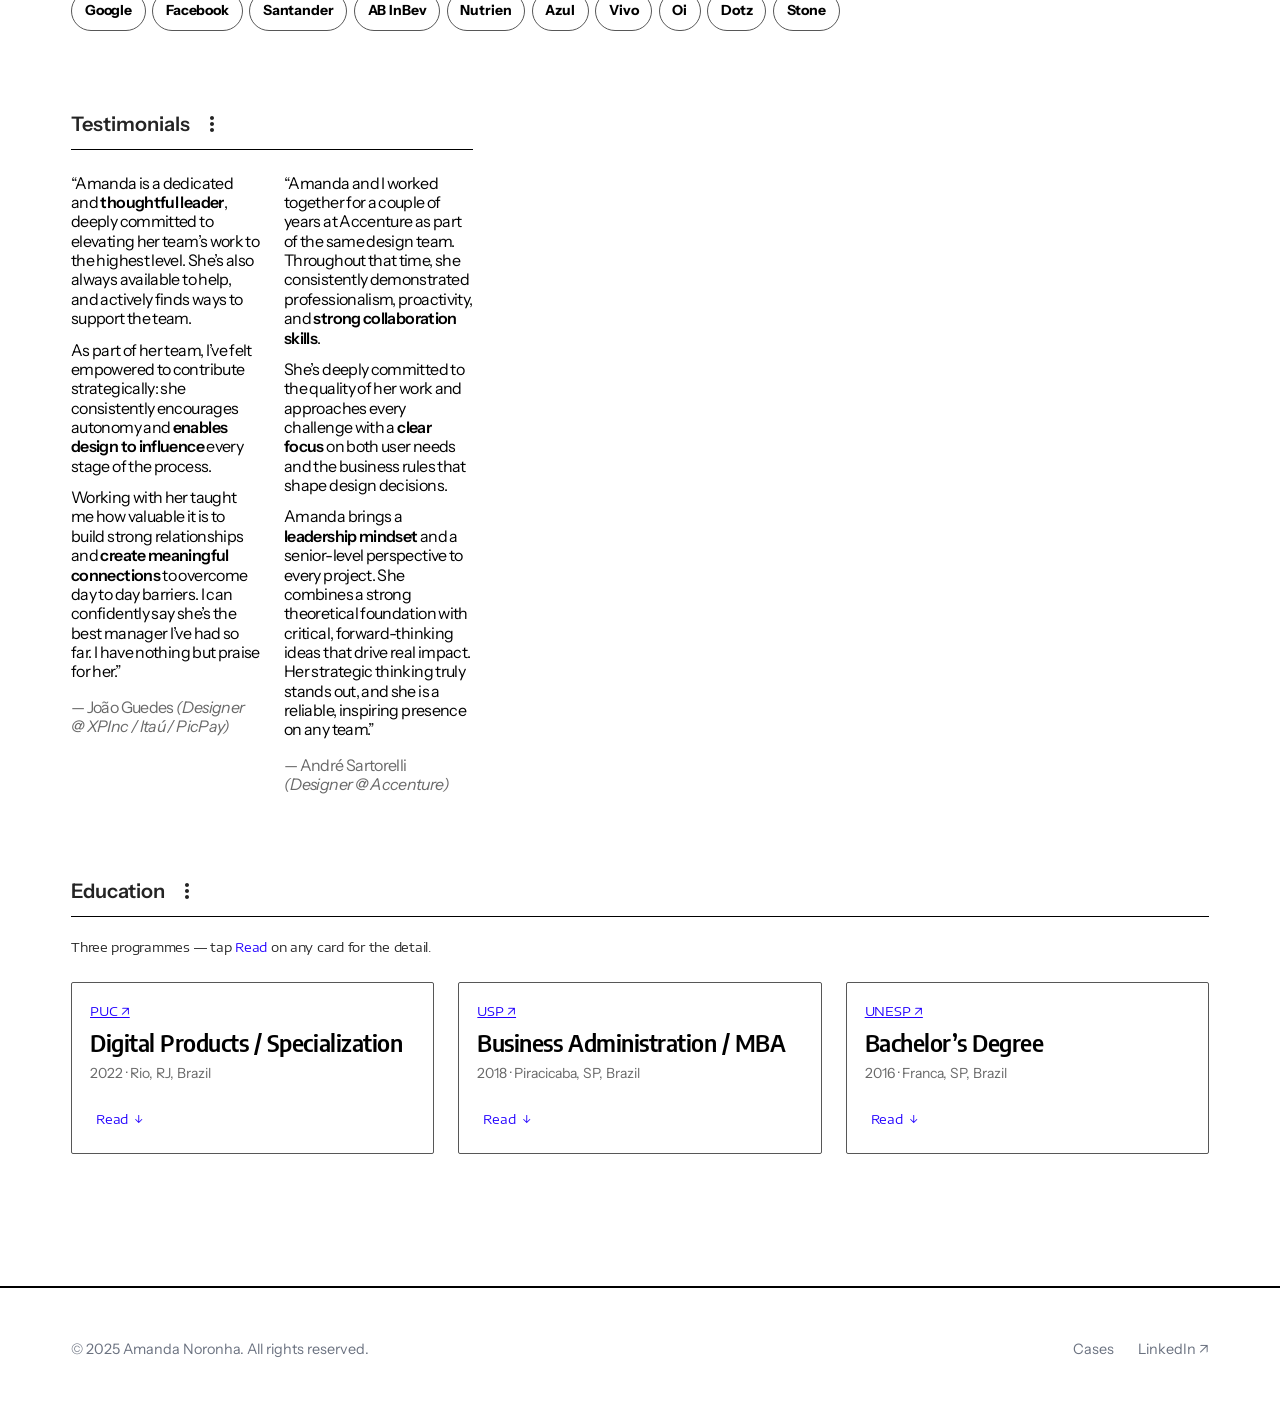
==== commit 1ee525d0: "Portfolio v5: arquitetura modular, navegacao lateral e paginas por case" ====
--- a/index.html
+++ b/index.html
@@ -4,10 +4,10 @@
 <meta charset="utf-8">
 <meta name="viewport" content="width=device-width, initial-scale=1, viewport-fit=cover">
 <title>Amanda Noronha — Design Portfolio</title>
-<meta name="description" content="Amanda Noronha — Service &amp; Product Designer / Design Manager. I specialize in turning complex systems into simple solutions.">
+<meta name="description" content="Amanda Noronha — Service &amp; Product Design Manager. I specialize in turning complex systems into simple solutions.">
 <meta name="theme-color" content="#ffffff">
 <meta property="og:title" content="Amanda Noronha — Design Portfolio">
-<meta property="og:description" content="Service &amp; Product Designer / Design Manager. I specialize in turning complex systems into simple solutions.">
+<meta property="og:description" content="Amanda Noronha — Service &amp; Product Design Manager. I specialize in turning complex systems into simple solutions.">
 <meta property="og:type" content="website">
 <link rel="icon" href="favicon.svg" type="image/svg+xml">
 <link rel="apple-touch-icon" href="favicon.svg">
@@ -27,6 +27,7 @@
 <body>
 
 <a class="skip-link" href="#main">Skip to content</a>
+<div class="progress" aria-hidden="true"><span></span></div>
 
 <!-- ============================ NAV ============================ -->
 <header class="nav">
@@ -53,9 +54,9 @@
 
   <!-- ============================ HERO ============================ -->
   <section class="shell hero">
-    <p class="hero__kicker">Service &amp; Product Designer / Design Manager</p>
+    <p class="hero__kicker">Service &amp; Product Design</p>
     <h1 class="hero__title">Design Portfolio</h1>
-    <p class="hero__sub">Welcome! My portfolio and I are always evolving — take a look around.</p>
+    <p class="hero__sub">Welcome! My portfolio is always evolving — take a look around.</p>
   </section>
 
   <!-- ============================ FOCUS ON ============================ -->
@@ -69,13 +70,12 @@
 
     <!-- ---------- Featured work ---------- -->
     <section class="shell stack" aria-labelledby="featured-work">
-      <h2 class="eyebrow" id="featured-work">
-        Featured work
-        <svg class="icon" viewBox="0 0 24 24" aria-hidden="true" focusable="false"><path fill="currentColor" d="M12 8c1.1 0 2-.9 2-2s-.9-2-2-2-2 .9-2 2 .9 2 2 2zm0 2c-1.1 0-2 .9-2 2s.9 2 2 2 2-.9 2-2-.9-2-2-2zm0 6c-1.1 0-2 .9-2 2s.9 2 2 2 2-.9 2-2-.9-2-2-2z"/></svg>
-      </h2>
-
-      <div class="cards">
-        <article class="card">
+      <div class="mod__h">
+        <h2 class="eyebrow" id="featured-work">Featured work <svg class="icon" viewBox="0 0 24 24" aria-hidden="true" focusable="false"><path fill="currentColor" d="M12 8c1.1 0 2-.9 2-2s-.9-2-2-2-2 .9-2 2 .9 2 2 2zm0 2c-1.1 0-2 .9-2 2s.9 2 2 2 2-.9 2-2-.9-2-2-2zm0 6c-1.1 0-2 .9-2 2s.9 2 2 2 2-.9 2-2-.9-2-2-2z"/></svg></h2>
+        <p class="mod__c"><b>01</b> / <i>00</i></p>
+      </div>
+        <ul class="rail" data-rail aria-label="Featured work" style="--rail-cols:3">
+          <li><article class="card">
           <div class="card__media">
             <img src="assets/img/home-entrepreneurship.webp" alt="Abstract illustration of an entrepreneurial figure looking at Earth from space" loading="lazy" width="854" height="662">
           </div>
@@ -87,37 +87,36 @@
             <p class="card__tag">Business Case</p>
             <a class="card__cta" href="https://www.linkedin.com/in/amanda-noronha/" target="_blank" rel="noopener">Schedule</a>
           </div>
-        </article>
-
-        <article class="card">
+        </article></li>
+          <li><article class="card">
           <div class="card__media">
             <img src="assets/img/home-cash-out.webp" alt="Abstract illustration of a person withdrawing money from an ATM" loading="lazy" width="854" height="662">
           </div>
           <div class="card__info">
-            <h3 class="card__title"><a href="cases.html#cash-out-experience">Cash-out experience</a></h3>
-            <!-- TODO Amanda: texto de trabalho vindo do Figma — trocar pela descrição final -->
-            <p class="card__desc">Pegar os 3 pilares de valor da apresentação</p>
+            <h3 class="card__title"><a href="case-cash-out.html">Cash-out experience</a></h3>
+            <!-- v3: texto provisório escrito no tom dos outros cards — revisar -->
+            <p class="card__desc">A mobile cash-out journey rebuilt around the three pain points behind 40% of fund-related contacts</p>
           </div>
           <div class="card__details">
             <p class="card__tag">Service Design</p>
-            <a class="card__cta" href="cases.html#cash-out-experience">See case</a>
-          </div>
-        </article>
-
-        <article class="card">
+            <a class="card__cta" href="case-cash-out.html">See case</a>
+          </div>
+        </article></li>
+          <li><article class="card">
           <div class="card__media">
             <img src="assets/img/home-transaction-flows.webp" alt="Abstract drawing of a corporate building where large financial transactions take place" loading="lazy" width="854" height="662">
           </div>
           <div class="card__info">
-            <h3 class="card__title"><a href="cases.html#transaction-flows">Transaction flows</a></h3>
+            <h3 class="card__title"><a href="case-transaction-flows.html">Transaction flows</a></h3>
             <p class="card__desc">Cross product consistency by standardizing design patterns and aligning feature behaviors across platforms</p>
           </div>
           <div class="card__details">
             <p class="card__tag">UX / UI</p>
-            <a class="card__cta" href="cases.html#transaction-flows">See case</a>
-          </div>
-        </article>
-      </div>
+            <a class="card__cta" href="case-transaction-flows.html">See case</a>
+          </div>
+        </article></li>
+        </ul>
+        <div class="rail__bar" aria-hidden="true"><span></span></div>
     </section>
 
     <!-- ---------- Sobre ---------- -->
@@ -131,10 +130,14 @@
       </div>
     </section>
 
-    <!-- ---------- Empresas ---------- -->
-    <section class="shell" aria-label="Where I have worked">
-      <div class="cards">
-        <article class="card">
+<!-- ---------- Empresas ---------- -->
+    <section class="shell mod" aria-labelledby="worked-at">
+      <div class="mod__h">
+        <h2 class="eyebrow" id="worked-at">Where I have worked <svg class="icon" viewBox="0 0 24 24" aria-hidden="true" focusable="false"><path fill="currentColor" d="M12 8c1.1 0 2-.9 2-2s-.9-2-2-2-2 .9-2 2 .9 2 2 2zm0 2c-1.1 0-2 .9-2 2s.9 2 2 2 2-.9 2-2-.9-2-2-2zm0 6c-1.1 0-2 .9-2 2s.9 2 2 2 2-.9 2-2-.9-2-2-2z"/></svg></h2>
+        <p class="mod__c"><b>01</b> / <i>00</i></p>
+      </div>
+        <ul class="rail" data-rail aria-label="Where I have worked" style="--rail-cols:3">
+          <li><article class="card">
           <div class="card__media">
             <img src="assets/img/home-ey.webp" alt="" loading="lazy" width="854" height="662">
           </div>
@@ -145,9 +148,8 @@
           <div class="card__details">
             <p class="card__tag">Project analyst</p>
           </div>
-        </article>
-
-        <article class="card">
+        </article></li>
+          <li><article class="card">
           <div class="card__media">
             <img src="assets/img/home-accenture.webp" alt="" loading="lazy" width="854" height="662">
           </div>
@@ -158,9 +160,8 @@
           <div class="card__details">
             <p class="card__tag">Service designer</p>
           </div>
-        </article>
-
-        <article class="card">
+        </article></li>
+          <li><article class="card">
           <div class="card__media">
             <img src="assets/img/home-xp.webp" alt="" loading="lazy" width="854" height="662">
           </div>
@@ -171,206 +172,165 @@
           <div class="card__details">
             <p class="card__tag">Design manager</p>
           </div>
-        </article>
-      </div>
-    </section>
-
-    <!-- ---------- Skills ---------- -->
-    <section class="shell stack" aria-labelledby="skills">
-      <h2 class="section-title" id="skills">Skills</h2>
-      <ul class="chips">
-        <li class="chip">
-          <svg class="icon" viewBox="0 0 24 24" aria-hidden="true" focusable="false"><path fill="currentColor" d="M11.99 2C6.47 2 2 6.48 2 12s4.47 10 9.99 10C17.52 22 22 17.52 22 12S17.52 2 11.99 2zm6.93 6h-2.95c-.32-1.25-.78-2.45-1.38-3.56 1.84.63 3.37 1.91 4.33 3.56zM12 4.04c.83 1.2 1.48 2.53 1.91 3.96h-3.82c.43-1.43 1.08-2.76 1.91-3.96zM4.26 14C4.1 13.36 4 12.69 4 12s.1-1.36.26-2h3.38c-.08.66-.14 1.32-.14 2 0 .68.06 1.34.14 2H4.26zm.82 2h2.95c.32 1.25.78 2.45 1.38 3.56-1.84-.63-3.37-1.9-4.33-3.56zm2.95-8H5.08c.96-1.66 2.49-2.93 4.33-3.56C8.81 5.55 8.35 6.75 8.03 8zM12 19.96c-.83-1.2-1.48-2.53-1.91-3.96h3.82c-.43 1.43-1.08 2.76-1.91 3.96zM14.34 14H9.66c-.09-.66-.16-1.32-.16-2 0-.68.07-1.35.16-2h4.68c.09.65.16 1.32.16 2 0 .68-.07 1.34-.16 2zm.25 5.56c.6-1.11 1.06-2.31 1.38-3.56h2.95c-.96 1.65-2.49 2.93-4.33 3.56zM16.36 14c.08-.66.14-1.32.14-2 0-.68-.06-1.34-.14-2h3.38c.16.64.26 1.31.26 2s-.1 1.36-.26 2h-3.38z"/></svg>
-          System<br>Thinking
-        </li>
-        <li class="chip">
-          <svg class="icon" viewBox="0 0 24 24" aria-hidden="true" focusable="false"><path fill="currentColor" d="M18 16.08c-.76 0-1.44.3-1.96.77L8.91 12.7c.05-.23.09-.46.09-.7s-.04-.47-.09-.7l7.05-4.11c.54.5 1.25.81 2.04.81 1.66 0 3-1.34 3-3s-1.34-3-3-3-3 1.34-3 3c0 .24.04.47.09.7L8.04 9.81C7.5 9.31 6.79 9 6 9c-1.66 0-3 1.34-3 3s1.34 3 3 3c.79 0 1.5-.31 2.04-.81l7.12 4.16c-.05.21-.08.43-.08.65 0 1.61 1.31 2.92 2.92 2.92s2.92-1.31 2.92-2.92-1.31-2.92-2.92-2.92z"/></svg>
-          Problem<br>Solving
-        </li>
-        <li class="chip">
-          <svg class="icon" viewBox="0 0 24 24" aria-hidden="true" focusable="false"><path fill="currentColor" d="M12 2C6.48 2 2 6.48 2 12s4.48 10 10 10 10-4.48 10-10S17.52 2 12 2zm4.24 16L12 15.45 7.77 18l1.12-4.81-3.73-3.23 4.92-.42L12 5l1.94 4.53 4.92.42-3.73 3.23L16.24 18z"/></svg>
-          Solution<br>Designing
-        </li>
-        <li class="chip">
-          <svg class="icon" viewBox="0 0 24 24" aria-hidden="true" focusable="false"><path fill="currentColor" d="M19.14 12.94c.04-.3.06-.61.06-.94 0-.32-.02-.64-.07-.94l2.03-1.58c.18-.14.23-.41.12-.61l-1.92-3.32c-.12-.22-.37-.29-.59-.22l-2.39.96c-.5-.38-1.03-.7-1.62-.94l-.36-2.54c-.04-.24-.24-.41-.48-.41h-3.84c-.24 0-.43.17-.47.41l-.36 2.54c-.59.24-1.13.57-1.62.94l-2.39-.96c-.22-.08-.47 0-.59.22L2.74 8.87c-.12.21-.08.47.12.61l2.03 1.58c-.05.3-.09.63-.09.94s.02.64.07.94l-2.03 1.58c-.18.14-.23.41-.12.61l1.92 3.32c.12.22.37.29.59.22l2.39-.96c.5.38 1.03.7 1.62.94l.36 2.54c.05.24.24.41.48.41h3.84c.24 0 .44-.17.47-.41l.36-2.54c.59-.24 1.13-.56 1.62-.94l2.39.96c.22.08.47 0 .59-.22l1.92-3.32c.12-.22.07-.47-.12-.61l-2.01-1.58zM12 15.6c-1.98 0-3.6-1.62-3.6-3.6s1.62-3.6 3.6-3.6 3.6 1.62 3.6 3.6-1.62 3.6-3.6 3.6z"/></svg>
-          OPS &amp;<br>Scale
-        </li>
-        <li class="chip">
-          <svg class="icon" viewBox="0 0 24 24" aria-hidden="true" focusable="false"><path fill="currentColor" d="M6.99 11L3 15l3.99 4v-3H14v-2H6.99v-3zM21 9l-3.99-4v3H10v2h7.01v3L21 9z"/></svg>
-          Continuous<br>Improvement
-        </li>
-        <li class="chip">
-          <svg class="icon" viewBox="0 0 24 24" aria-hidden="true" focusable="false"><path fill="currentColor" d="M12 12.75c1.63 0 3.07.39 4.24.9 1.08.48 1.76 1.56 1.76 2.73V18H6v-1.61c0-1.18.68-2.26 1.76-2.73 1.17-.52 2.61-.91 4.24-.91zM4 13c1.1 0 2-.9 2-2s-.9-2-2-2-2 .9-2 2 .9 2 2 2zm1.13 1.1c-.37-.06-.74-.1-1.13-.1-.99 0-1.93.21-2.78.58C.48 14.9 0 15.62 0 16.43V18h4.5v-1.61c0-.83.23-1.61.63-2.29zM20 13c1.1 0 2-.9 2-2s-.9-2-2-2-2 .9-2 2 .9 2 2 2zm4 3.43c0-.81-.48-1.53-1.22-1.85-.85-.37-1.79-.58-2.78-.58-.39 0-.76.04-1.13.1.4.68.63 1.46.63 2.29V18H24v-1.57zM12 6c1.66 0 3 1.34 3 3s-1.34 3-3 3-3-1.34-3-3 1.34-3 3-3z"/></svg>
-          People<br>Management
-        </li>
+        </article></li>
+        </ul>
+        <div class="rail__bar" aria-hidden="true"><span></span></div>
+    </section>
+
+    <!-- ---------- Corporate experience ---------- -->
+    <section class="shell mod" aria-labelledby="experience" style="--rail-cols:4">
+      <div class="mod__h">
+        <h2 class="eyebrow" id="experience">Corporate experience <svg class="icon" viewBox="0 0 24 24" aria-hidden="true" focusable="false"><path fill="currentColor" d="M12 8c1.1 0 2-.9 2-2s-.9-2-2-2-2 .9-2 2 .9 2 2 2zm0 2c-1.1 0-2 .9-2 2s.9 2 2 2 2-.9 2-2-.9-2-2-2zm0 6c-1.1 0-2 .9-2 2s.9 2 2 2 2-.9 2-2-.9-2-2-2z"/></svg></h2>
+        <p class="mod__c"><b>01</b> / <i>00</i></p>
+      </div>
+      <p class="mod__sub">Four roles, ten years — tap <b>Read</b> on any card for what I did there.</p>
+      <ul class="rail" data-rail aria-label="Corporate experience">
+          <li>
+            <article class="ncard">
+              <p class="ncard__tag"><a href="https://www.xpinc.com/" target="_blank" rel="noopener">XP Inc ↗</a></p>
+              <h3 class="ncard__t">Design Manager</h3>
+              <p class="ncard__m">Jan 2024 – Present · Sao Paulo, SP, Brazil</p>
+              <div class="ncard__body"><ul class="ncard__list"><li>I was responsible for overseeing the design team <strong>focused on building the end-to-end experience for investors and managers of investment funds</strong></li>
+              <li>I support the professional growth of my team, and ensure <strong>quality and consistency across experiences</strong></li>
+              <li>Also, I help articulate cross-product initiatives and foster efforts that strengthen <strong>design as a strategic discipline</strong></li></ul></div>
+            </article>
+          </li>
+          <li>
+            <article class="ncard">
+              <p class="ncard__tag"><a href="https://www.xpinc.com/" target="_blank" rel="noopener">XP Inc ↗</a></p>
+              <h3 class="ncard__t">Service &amp; Product Designer / Senior</h3>
+              <p class="ncard__m">Aug 2022 – Jun 2024 · Sao Paulo, SP, Brazil</p>
+              <div class="ncard__body"><ul class="ncard__list"><li>As a senior service and product designer, I developed <strong>solutions that optimized fund managers’ daily workflows</strong>, enhancing user experience and the overall fund administration process</li>
+              <li>Also, I helped to define the company <strong>design discipline framework</strong>, aiming to improve efficiency and documentation quality and to promote shared practices across squads</li></ul></div>
+            </article>
+          </li>
+          <li>
+            <article class="ncard">
+              <p class="ncard__tag"><a href="https://www.accenture.com/" target="_blank" rel="noopener">Accenture / Fjord ↗</a></p>
+              <h3 class="ncard__t">Service Designer / Consultant</h3>
+              <p class="ncard__m">Nov 2019 – Aug 2022 · Sao Paulo, SP, Brazil</p>
+              <div class="ncard__body"><ul class="ncard__list"><li>As a consultant, I worked on projects for major <strong>clients across different industries</strong></li>
+              <li>This phase of my career was essential to building a solid foundation in design, as it allowed me to <strong>work end-to-end</strong>, from research and strategy to service and product delivery</li>
+              <li>It also sharpened my ability to quickly understand <strong>diverse business contexts</strong>, facilitate co-creation processes, and tailor solutions to the unique needs of each client</li></ul></div>
+            </article>
+          </li>
+          <li>
+            <article class="ncard">
+              <p class="ncard__tag"><a href="https://www.ey.com/" target="_blank" rel="noopener">EY / Ernst &amp; Young ↗</a></p>
+              <h3 class="ncard__t">Project Analyst / Senior</h3>
+              <p class="ncard__m">Sep 2017 – Nov 2019 · Sao Paulo, SP, Brazil</p>
+              <div class="ncard__body"><ul class="ncard__list"><li>I began my corporate career as a tax services trainee and gradually shifted my focus toward <strong>design and tech-driven problem solving</strong></li>
+              <li>As part of my MBA final project and during my time at EY, I created a <strong>journey-based solution</strong> to boost delivery effectiveness by aligning capabilities, project scope, and the geographic dynamics between clients and delivery teams</li></ul></div>
+            </article>
+          </li>
       </ul>
-    </section>
-
-    <!-- ---------- Clients ---------- -->
-    <section class="shell stack" aria-labelledby="clients">
-      <h2 class="section-title" id="clients">Clients</h2>
-      <ul class="chips chips--clients">
-        <li class="chip">Google</li>
-        <li class="chip">Facebook</li>
-        <li class="chip">Santander</li>
-        <li class="chip">AB InBev</li>
-        <li class="chip">Nutrien</li>
-        <li class="chip">Azul</li>
-        <li class="chip">Vivo</li>
-        <li class="chip">Oi</li>
-        <li class="chip">Dotz</li>
-        <li class="chip">Stone</li>
-      </ul>
-    </section>
-
-    <!-- ---------- Corporate experience ---------- -->
-    <section class="shell" aria-labelledby="experience">
-      <div class="record-block">
-        <h2 class="eyebrow" id="experience">Corporate experience</h2>
-
-        <div class="record-group">
-          <article class="record">
-            <div class="record__head">
-              <h3 class="record__role">Design Manager</h3>
-              <div class="record__meta">
-                <a href="https://www.xpinc.com/" target="_blank" rel="noopener">XP Inc ↗</a>
-                <p>Jan 2024 – <strong>Present</strong></p>
-                <p>Sao Paulo, SP, Brazil</p>
-              </div>
-            </div>
-            <ul class="record__body">
-              <li>I was responsible for overseeing the design team <strong>focused on building the end-to-end experience for investors and managers of investment funds</strong></li>
-              <li>I support the professional growth of my team, and ensure <strong>quality and consistency across experiences</strong></li>
-              <li>Also, I help articulate cross-product initiatives and foster efforts that strengthen <strong>design as a strategic discipline</strong></li>
-            </ul>
-          </article>
-
-          <article class="record">
-            <div class="record__head">
-              <h3 class="record__role">Service &amp; Product Designer / Senior</h3>
-              <div class="record__meta">
-                <a href="https://www.xpinc.com/" target="_blank" rel="noopener">XP Inc ↗</a>
-                <p>Aug 2022 – Jun 2024</p>
-                <p>Sao Paulo, SP, Brazil</p>
-              </div>
-            </div>
-            <ul class="record__body">
-              <li>As a senior service and product designer, I developed <strong>solutions that optimized fund managers’ daily workflows</strong>, enhancing user experience and the overall fund administration process</li>
-              <li>Also, I helped to define the company <strong>design discipline framework</strong>, aiming to improve efficiency and documentation quality and to promote shared practices across squads</li>
-            </ul>
-          </article>
-
-          <article class="record">
-            <div class="record__head">
-              <h3 class="record__role">Service Designer / Consultant</h3>
-              <div class="record__meta">
-                <a href="https://www.accenture.com/" target="_blank" rel="noopener">Accenture / Fjord ↗</a>
-                <p>Nov 2019 – Aug 2022</p>
-                <p>Sao Paulo, SP, Brazil</p>
-              </div>
-            </div>
-            <ul class="record__body">
-              <li>As a consultant, I worked on projects for major <strong>clients across different industries</strong></li>
-              <li>This phase of my career was essential to building a solid foundation in design, as it allowed me to <strong>work end-to-end</strong>, from research and strategy to service and product delivery</li>
-              <li>It also sharpened my ability to quickly understand <strong>diverse business contexts</strong>, facilitate co-creation processes, and tailor solutions to the unique needs of each client</li>
-            </ul>
-          </article>
-
-          <article class="record">
-            <div class="record__head">
-              <h3 class="record__role">Project Analyst / Senior</h3>
-              <div class="record__meta">
-                <a href="https://www.ey.com/" target="_blank" rel="noopener">EY / Ernst &amp; Young ↗</a>
-                <p>Sep 2017 – Nov 2019</p>
-                <p>Sao Paulo, SP, Brazil</p>
-              </div>
-            </div>
-            <ul class="record__body">
-              <li>I began my corporate career as a tax services trainee and gradually shifted my focus toward <strong>design and tech-driven problem solving</strong></li>
-              <li>As part of my MBA final project and during my time at EY, I created a <strong>journey-based solution</strong> to boost delivery effectiveness by aligning capabilities, project scope, and the geographic dynamics between clients and delivery teams</li>
-            </ul>
-          </article>
-        </div>
+      <div class="rail__bar" aria-hidden="true"><span></span></div>
+    </section>
+
+    <!-- ---------- Skills + Clients (faixa única) ---------- -->
+<!-- ---------- Skills ---------- -->
+        <!-- ---------- Skills + Clients ---------- -->
+    <section class="shell band" aria-labelledby="skills">
+      <div class="band__col">
+        <h2 class="eyebrow" id="skills">Skills <svg class="icon" viewBox="0 0 24 24" aria-hidden="true" focusable="false"><path fill="currentColor" d="M12 8c1.1 0 2-.9 2-2s-.9-2-2-2-2 .9-2 2 .9 2 2 2zm0 2c-1.1 0-2 .9-2 2s.9 2 2 2 2-.9 2-2-.9-2-2-2zm0 6c-1.1 0-2 .9-2 2s.9 2 2 2 2-.9 2-2-.9-2-2-2z"/></svg></h2>
+        <ul class="tiles">
+          <li class="tile"><svg class="icon" viewBox="0 0 24 24" aria-hidden="true" focusable="false"><path fill="currentColor" d="M11.99 2C6.47 2 2 6.48 2 12s4.47 10 9.99 10C17.52 22 22 17.52 22 12S17.52 2 11.99 2zm6.93 6h-2.95c-.32-1.25-.78-2.45-1.38-3.56 1.84.63 3.37 1.91 4.33 3.56zM12 4.04c.83 1.2 1.48 2.53 1.91 3.96h-3.82c.43-1.43 1.08-2.76 1.91-3.96zM4.26 14C4.1 13.36 4 12.69 4 12s.1-1.36.26-2h3.38c-.08.66-.14 1.32-.14 2 0 .68.06 1.34.14 2H4.26zm.82 2h2.95c.32 1.25.78 2.45 1.38 3.56-1.84-.63-3.37-1.9-4.33-3.56zm2.95-8H5.08c.96-1.66 2.49-2.93 4.33-3.56C8.81 5.55 8.35 6.75 8.03 8zM12 19.96c-.83-1.2-1.48-2.53-1.91-3.96h3.82c-.43 1.43-1.08 2.76-1.91 3.96zM14.34 14H9.66c-.09-.66-.16-1.32-.16-2 0-.68.07-1.35.16-2h4.68c.09.65.16 1.32.16 2 0 .68-.07 1.34-.16 2zm.25 5.56c.6-1.11 1.06-2.31 1.38-3.56h2.95c-.96 1.65-2.49 2.93-4.33 3.56zM16.36 14c.08-.66.14-1.32.14-2 0-.68-.06-1.34-.14-2h3.38c.16.64.26 1.31.26 2s-.1 1.36-.26 2h-3.38z"/></svg>
+          System<br>Thinking</li>
+          <li class="tile"><svg class="icon" viewBox="0 0 24 24" aria-hidden="true" focusable="false"><path fill="currentColor" d="M18 16.08c-.76 0-1.44.3-1.96.77L8.91 12.7c.05-.23.09-.46.09-.7s-.04-.47-.09-.7l7.05-4.11c.54.5 1.25.81 2.04.81 1.66 0 3-1.34 3-3s-1.34-3-3-3-3 1.34-3 3c0 .24.04.47.09.7L8.04 9.81C7.5 9.31 6.79 9 6 9c-1.66 0-3 1.34-3 3s1.34 3 3 3c.79 0 1.5-.31 2.04-.81l7.12 4.16c-.05.21-.08.43-.08.65 0 1.61 1.31 2.92 2.92 2.92s2.92-1.31 2.92-2.92-1.31-2.92-2.92-2.92z"/></svg>
+          Problem<br>Solving</li>
+          <li class="tile"><svg class="icon" viewBox="0 0 24 24" aria-hidden="true" focusable="false"><path fill="currentColor" d="M12 2C6.48 2 2 6.48 2 12s4.48 10 10 10 10-4.48 10-10S17.52 2 12 2zm4.24 16L12 15.45 7.77 18l1.12-4.81-3.73-3.23 4.92-.42L12 5l1.94 4.53 4.92.42-3.73 3.23L16.24 18z"/></svg>
+          Solution<br>Designing</li>
+          <li class="tile"><svg class="icon" viewBox="0 0 24 24" aria-hidden="true" focusable="false"><path fill="currentColor" d="M19.14 12.94c.04-.3.06-.61.06-.94 0-.32-.02-.64-.07-.94l2.03-1.58c.18-.14.23-.41.12-.61l-1.92-3.32c-.12-.22-.37-.29-.59-.22l-2.39.96c-.5-.38-1.03-.7-1.62-.94l-.36-2.54c-.04-.24-.24-.41-.48-.41h-3.84c-.24 0-.43.17-.47.41l-.36 2.54c-.59.24-1.13.57-1.62.94l-2.39-.96c-.22-.08-.47 0-.59.22L2.74 8.87c-.12.21-.08.47.12.61l2.03 1.58c-.05.3-.09.63-.09.94s.02.64.07.94l-2.03 1.58c-.18.14-.23.41-.12.61l1.92 3.32c.12.22.37.29.59.22l2.39-.96c.5.38 1.03.7 1.62.94l.36 2.54c.05.24.24.41.48.41h3.84c.24 0 .44-.17.47-.41l.36-2.54c.59-.24 1.13-.56 1.62-.94l2.39.96c.22.08.47 0 .59-.22l1.92-3.32c.12-.22.07-.47-.12-.61l-2.01-1.58zM12 15.6c-1.98 0-3.6-1.62-3.6-3.6s1.62-3.6 3.6-3.6 3.6 1.62 3.6 3.6-1.62 3.6-3.6 3.6z"/></svg>
+          OPS &amp;<br>Scale</li>
+          <li class="tile"><svg class="icon" viewBox="0 0 24 24" aria-hidden="true" focusable="false"><path fill="currentColor" d="M6.99 11L3 15l3.99 4v-3H14v-2H6.99v-3zM21 9l-3.99-4v3H10v2h7.01v3L21 9z"/></svg>
+          Continuous<br>Improvement</li>
+          <li class="tile"><svg class="icon" viewBox="0 0 24 24" aria-hidden="true" focusable="false"><path fill="currentColor" d="M12 12.75c1.63 0 3.07.39 4.24.9 1.08.48 1.76 1.56 1.76 2.73V18H6v-1.61c0-1.18.68-2.26 1.76-2.73 1.17-.52 2.61-.91 4.24-.91zM4 13c1.1 0 2-.9 2-2s-.9-2-2-2-2 .9-2 2 .9 2 2 2zm1.13 1.1c-.37-.06-.74-.1-1.13-.1-.99 0-1.93.21-2.78.58C.48 14.9 0 15.62 0 16.43V18h4.5v-1.61c0-.83.23-1.61.63-2.29zM20 13c1.1 0 2-.9 2-2s-.9-2-2-2-2 .9-2 2 .9 2 2 2zm4 3.43c0-.81-.48-1.53-1.22-1.85-.85-.37-1.79-.58-2.78-.58-.39 0-.76.04-1.13.1.4.68.63 1.46.63 2.29V18H24v-1.57zM12 6c1.66 0 3 1.34 3 3s-1.34 3-3 3-3-1.34-3-3 1.34-3 3-3z"/></svg>
+          People<br>Management</li>
+        </ul>
+      </div>
+      <div class="band__col">
+        <h2 class="eyebrow" id="clients">Clients <svg class="icon" viewBox="0 0 24 24" aria-hidden="true" focusable="false"><path fill="currentColor" d="M12 8c1.1 0 2-.9 2-2s-.9-2-2-2-2 .9-2 2 .9 2 2 2zm0 2c-1.1 0-2 .9-2 2s.9 2 2 2 2-.9 2-2-.9-2-2-2zm0 6c-1.1 0-2 .9-2 2s.9 2 2 2 2-.9 2-2-.9-2-2-2z"/></svg></h2>
+        <ul class="pills">
+          <li class="pill">Google</li>
+          <li class="pill">Facebook</li>
+          <li class="pill">Santander</li>
+          <li class="pill">AB InBev</li>
+          <li class="pill">Nutrien</li>
+          <li class="pill">Azul</li>
+          <li class="pill">Vivo</li>
+          <li class="pill">Oi</li>
+          <li class="pill">Dotz</li>
+          <li class="pill">Stone</li>
+        </ul>
       </div>
     </section>
 
     <!-- ---------- Testimonials ---------- -->
     <section class="shell testimonials" aria-labelledby="testimonials">
-      <h2 class="section-title section-title--start testimonials__title" id="testimonials">Testimonials</h2>
-
-      <div class="quotes">
-        <figure class="quote">
+      <div class="mod" style="--rail-cols:2">
+        <div class="mod__h">
+        <h2 class="eyebrow" id="testimonials">Testimonials <svg class="icon" viewBox="0 0 24 24" aria-hidden="true" focusable="false"><path fill="currentColor" d="M12 8c1.1 0 2-.9 2-2s-.9-2-2-2-2 .9-2 2 .9 2 2 2zm0 2c-1.1 0-2 .9-2 2s.9 2 2 2 2-.9 2-2-.9-2-2-2zm0 6c-1.1 0-2 .9-2 2s.9 2 2 2 2-.9 2-2-.9-2-2-2z"/></svg></h2>
+        <p class="mod__c"><b>01</b> / <i>00</i></p>
+      </div>
+        <ul class="rail" data-rail aria-label="Testimonials">
+          <li><figure class="quote">
           <blockquote>
             <p>“Amanda is a dedicated and <strong>thoughtful leader</strong>, deeply committed to elevating her team’s work to the highest level. She’s also always available to help, and actively finds ways to support the team.</p>
             <p>As part of her team, I’ve felt empowered to contribute strategically: she consistently encourages autonomy and <strong>enables design to influence</strong> every stage of the process.</p>
             <p>Working with her taught me how valuable it is to build strong relationships and <strong>create meaningful connections</strong> to overcome day to day barriers. I can confidently say she’s the best manager I’ve had so far. I have nothing but praise for her.”</p>
           </blockquote>
           <figcaption class="quote__author">— João Guedes <em>(Designer @ XPInc / Itaú / PicPay)</em></figcaption>
-        </figure>
-
-        <figure class="quote">
+        </figure></li>
+          <li><figure class="quote">
           <blockquote>
             <p>“Amanda and I worked together for a couple of years at Accenture as part of the same design team. Throughout that time, she consistently demonstrated professionalism, proactivity, and <strong>strong collaboration skills</strong>.</p>
             <p>She’s deeply committed to the quality of her work and approaches every challenge with a <strong>clear focus</strong> on both user needs and the business rules that shape design decisions.</p>
             <p>Amanda brings a <strong>leadership mindset</strong> and a senior-level perspective to every project. She combines a strong theoretical foundation with critical, forward-thinking ideas that drive real impact. Her strategic thinking truly stands out, and she is a reliable, inspiring presence on any team.”</p>
           </blockquote>
           <figcaption class="quote__author">— André Sartorelli <em>(Designer @ Accenture)</em></figcaption>
-        </figure>
+        </figure></li>
+        </ul>
+        <div class="rail__bar" aria-hidden="true"><span></span></div>
       </div>
     </section>
 
     <!-- ---------- Education ---------- -->
-    <section class="shell" aria-labelledby="education">
-      <div class="record-block record-block--ruled">
-        <h2 class="eyebrow" id="education">Education</h2>
-
-        <div class="record-group">
-          <article class="record">
-            <div class="record__head">
-              <h3 class="record__role">Digital Products / Specialization</h3>
-              <div class="record__meta">
-                <a href="https://www.puc-rio.br/" target="_blank" rel="noopener">PUC ↗</a>
-                <p>2022</p>
-                <p>Rio, RJ, Brazil</p>
-              </div>
-            </div>
-            <ul class="record__body">
-              <li>Handpicked by Accenture leadership, I took part in a specialization program focused on <strong>product management, development, and metrics</strong></li>
-              <li>Our instructors were industry experts with strong technical foundations and a proven track record in developing and <strong>scaling digital products</strong></li>
-            </ul>
-          </article>
-
-          <article class="record">
-            <div class="record__head">
-              <h3 class="record__role">Business Administration / MBA</h3>
-              <div class="record__meta">
-                <a href="https://www5.usp.br/" target="_blank" rel="noopener">USP ↗</a>
-                <p>2018</p>
-                <p>Piracicaba, SP, Brazil</p>
-              </div>
-            </div>
-            <ul class="record__body">
-              <li>This postgraduate program was instrumental in my transition from the public to the private sector, equipping me with the <strong>tools to navigate new business environments</strong></li>
-              <li>My final project, developed alongside my work as a consultant at EY, focused on employee experience and later became part of a broader initiative within the company, playing a key role in solidifying <strong>my shift toward design and strategy</strong></li>
-            </ul>
-          </article>
-
-          <article class="record">
-            <div class="record__head">
-              <h3 class="record__role">Bachelor’s Degree</h3>
-              <div class="record__meta">
-                <a href="https://www2.unesp.br/" target="_blank" rel="noopener">UNESP ↗</a>
-                <p>2016</p>
-                <p>Franca, SP, Brazil</p>
-              </div>
-            </div>
-            <ul class="record__body">
-              <li>I chose International Relations, which helped me to better understand the complexities of <strong>human dynamics and global systems</strong></li>
-              <li>That experience gave me a strong foundation in <strong>critical thinking</strong> and equipped me with tools I continue to rely on to interpret complex scenarios and translate them into meaningful, impactful solutions</li>
-            </ul>
-          </article>
-        </div>
-      </div>
+    <section class="shell mod" aria-labelledby="education" style="--rail-cols:3">
+      <div class="mod__h">
+        <h2 class="eyebrow" id="education">Education <svg class="icon" viewBox="0 0 24 24" aria-hidden="true" focusable="false"><path fill="currentColor" d="M12 8c1.1 0 2-.9 2-2s-.9-2-2-2-2 .9-2 2 .9 2 2 2zm0 2c-1.1 0-2 .9-2 2s.9 2 2 2 2-.9 2-2-.9-2-2-2zm0 6c-1.1 0-2 .9-2 2s.9 2 2 2 2-.9 2-2-.9-2-2-2z"/></svg></h2>
+        <p class="mod__c"><b>01</b> / <i>00</i></p>
+      </div>
+      <p class="mod__sub">Three programmes — tap <b>Read</b> on any card for the detail.</p>
+      <ul class="rail" data-rail aria-label="Education">
+          <li>
+            <article class="ncard">
+              <p class="ncard__tag"><a href="https://www.puc-rio.br/" target="_blank" rel="noopener">PUC ↗</a></p>
+              <h3 class="ncard__t">Digital Products / Specialization</h3>
+              <p class="ncard__m">2022 · Rio, RJ, Brazil</p>
+              <div class="ncard__body"><ul class="ncard__list"><li>Handpicked by Accenture leadership, I took part in a specialization program focused on <strong>product management, development, and metrics</strong></li>
+              <li>Our instructors were industry experts with strong technical foundations and a proven track record in developing and <strong>scaling digital products</strong></li></ul></div>
+            </article>
+          </li>
+          <li>
+            <article class="ncard">
+              <p class="ncard__tag"><a href="https://www5.usp.br/" target="_blank" rel="noopener">USP ↗</a></p>
+              <h3 class="ncard__t">Business Administration / MBA</h3>
+              <p class="ncard__m">2018 · Piracicaba, SP, Brazil</p>
+              <div class="ncard__body"><ul class="ncard__list"><li>This postgraduate program was instrumental in my transition from the public to the private sector, equipping me with the <strong>tools to navigate new business environments</strong></li>
+              <li>My final project, developed alongside my work as a consultant at EY, focused on employee experience and later became part of a broader initiative within the company, playing a key role in solidifying <strong>my shift toward design and strategy</strong></li></ul></div>
+            </article>
+          </li>
+          <li>
+            <article class="ncard">
+              <p class="ncard__tag"><a href="https://www2.unesp.br/" target="_blank" rel="noopener">UNESP ↗</a></p>
+              <h3 class="ncard__t">Bachelor’s Degree</h3>
+              <p class="ncard__m">2016 · Franca, SP, Brazil</p>
+              <div class="ncard__body"><ul class="ncard__list"><li>I chose International Relations, which helped me to better understand the complexities of <strong>human dynamics and global systems</strong></li>
+              <li>That experience gave me a strong foundation in <strong>critical thinking</strong> and equipped me with tools I continue to rely on to interpret complex scenarios and translate them into meaningful, impactful solutions</li></ul></div>
+            </article>
+          </li>
+      </ul>
+      <div class="rail__bar" aria-hidden="true"><span></span></div>
     </section>
 
   </div>
@@ -387,6 +347,7 @@
   </div>
 </footer>
 
+<button class="to-top" type="button" hidden aria-label="Back to top">↑</button>
 <script src="assets/js/main.js"></script>
 </body>
 </html>
--- a/assets/css/styles.css
+++ b/assets/css/styles.css
@@ -44,6 +44,21 @@
   /* Traços */
   --hair: 1px;
   --tap: 44px;
+
+  /* Raios — três degraus, nada além disso */
+  --r-xs: 2px;      /* cartões, botões, blocos de mídia */
+  --r-sm: 4px;      /* peças pequenas: tiles, tags */
+  --r-pill: 999px;  /* pílulas */
+
+  /* Movimento — uma duração base, uma lenta, uma curva */
+  --dur: var(--dur);
+  --dur-slow: var(--dur-slow);
+  --ease: cubic-bezier(.2, .7, .2, 1);
+
+  /* Superfícies de estado */
+  --c-hover: var(--c-hover);                  /* fundo de linha/cartão sob o cursor */
+  --c-rule: var(--c-rule);     /* régua fraca entre itens de lista */
+  --c-ok: var(--c-ok);                     /* status entregue */
 }
 
 /* -------------------------------------------------------------------------
@@ -65,8 +80,7 @@
   *, *::before, *::after {
     animation-duration: .001ms !important;
     transition-duration: .001ms !important;
-  }
-}
+  }}
 
 body {
   margin: 0;
@@ -102,7 +116,7 @@
 :focus-visible {
   outline: 2px solid var(--c-accent);
   outline-offset: 3px;
-  border-radius: 2px;
+  border-radius: var(--r-xs);
 }
 
 .skip-link {
@@ -230,7 +244,7 @@
   width: 22px;
   height: 1.5px;
   background: var(--c-black);
-  transition: transform .22s ease, opacity .18s ease;
+  transition: transform var(--dur) var(--ease), opacity var(--dur) var(--ease);
 }
 .nav__toggle .bars { position: relative; }
 .nav__toggle .bars::before,
@@ -280,8 +294,7 @@
   }
   .nav__link:last-child { border-bottom: 0; }
   .nav { border-bottom: var(--hair) solid var(--c-black); padding-bottom: .625rem; }
-  .nav__inner { position: relative; }
-}
+  .nav__inner { position: relative; }}
 
 /* -------------------------------------------------------------------------
    5. Hero
@@ -334,13 +347,6 @@
 }
 .intro__text strong { font-weight: 500; }
 
-.intro__prose {
-  font-size: clamp(1.0625rem, 1rem + .5vw, 1.375rem);
-  line-height: 1.4;
-  letter-spacing: -.02em;
-  max-width: 90ch;
-}
-
 /* -------------------------------------------------------------------------
    7. Rótulo de seção ("Featured work", "Consulting projects"…)
    ------------------------------------------------------------------------- */
@@ -363,17 +369,6 @@
   text-align: center;
 }
 .section-title--start { text-align: left; }
-
-/* -------------------------------------------------------------------------
-   8. Cards de destaque (Highlights)
-   ------------------------------------------------------------------------- */
-.cards {
-  display: grid;
-  grid-template-columns: repeat(3, minmax(0, 1fr));
-  border: var(--hair) solid var(--c-divider);
-  border-radius: 2px;
-  overflow: hidden;
-}
 
 .card {
   display: flex;
@@ -455,120 +450,19 @@
   white-space: nowrap;
   flex: 0 0 auto;
   min-height: var(--tap);
-  transition: background-color .18s ease, color .18s ease;
+  transition: background-color var(--dur) var(--ease), color var(--dur) var(--ease);
 }
 .card__cta:hover,
 .card__cta:focus-visible { background: var(--c-black); color: var(--c-white); }
 
 @media (max-width: 61.9375em) {
-  .cards { grid-template-columns: repeat(2, minmax(0, 1fr)); }
   .card:nth-child(2n + 1) { border-left: 0; }
-  .card:nth-child(n + 3) { border-top: var(--hair) solid var(--c-divider); }
-}
-
-@media (max-width: 39.9375em) {
-  .cards { grid-template-columns: minmax(0, 1fr); }
+  .card:nth-child(n + 3) { border-top: var(--hair) solid var(--c-divider); }}
+
+@media (max-width: 47.9375em) {
   .card { border-left: 0; }
   .card + .card { border-top: var(--hair) solid var(--c-divider); }
-  .card:nth-child(n + 3) { border-top: var(--hair) solid var(--c-divider); }
-}
-
-/* -------------------------------------------------------------------------
-   9. Skills & Clients
-   ------------------------------------------------------------------------- */
-.chips {
-  display: grid;
-  gap: clamp(.75rem, .4rem + 1.5vw, 2rem);
-  grid-template-columns: repeat(auto-fit, minmax(140px, 1fr));
-  justify-content: center;
-}
-.chips--clients { grid-template-columns: repeat(auto-fit, minmax(104px, 1fr)); gap: 1rem; }
-
-.chip {
-  display: flex;
-  flex-direction: column;
-  align-items: center;
-  justify-content: center;
-  gap: 1rem;
-  padding: 1.5rem 1rem;
-  border: var(--hair) solid var(--c-black);
-  border-radius: 4px;
-  text-align: center;
-  font-weight: 700;
-  font-size: 1rem;
-  line-height: 1.5;
-  letter-spacing: -.02em;
-  min-height: 80px;
-}
-.chip .icon { width: 2.5rem; height: 2.5rem; }
-.chips--clients .chip { padding: 1.25rem .75rem; min-height: var(--tap); }
-
-@media (max-width: 39.9375em) {
-  .chips { grid-template-columns: repeat(2, minmax(0, 1fr)); }
-  .chips--clients { grid-template-columns: repeat(3, minmax(0, 1fr)); }
-  .chip { font-size: .9375rem; padding: 1.125rem .5rem; gap: .75rem; }
-  .chip .icon { width: 2rem; height: 2rem; }
-}
-
-/* -------------------------------------------------------------------------
-   10. Linhas de currículo (experiência / educação / cases por indústria)
-   ------------------------------------------------------------------------- */
-.record-group { display: flex; flex-direction: column; gap: clamp(2rem, 1.4rem + 3vw, 3.125rem); }
-
-.record-block {
-  display: flex;
-  flex-direction: column;
-  gap: clamp(1.5rem, 1.1rem + 2vw, 2.3125rem);
-  padding-block: clamp(1.5rem, 1rem + 2.5vw, 2.5rem);
-}
-.record-block--ruled { border-top: var(--hair) solid var(--c-ink); }
-
-.record {
-  display: grid;
-  grid-template-columns: minmax(220px, 1fr) minmax(0, 1.6fr);
-  gap: clamp(1rem, .6rem + 2vw, 1.875rem);
-  border-top: 1px solid rgba(36, 36, 36, .55);
-  padding-top: 1.25rem;
-}
-
-.record__head { display: flex; flex-direction: column; gap: .75rem; }
-
-.record__role {
-  font-size: var(--t-body);
-  font-weight: 600;
-  line-height: 1.3;
-  color: var(--c-ink);
-}
-
-.record__meta {
-  display: flex;
-  flex-direction: column;
-  gap: .125rem;
-  font-size: var(--t-meta);
-  line-height: 1.4;
-  letter-spacing: -.01em;
-}
-.record__meta a { text-decoration: none; }
-.record__meta a:hover { text-decoration: underline; }
-.record__meta strong { font-weight: 500; }
-
-.record__body {
-  font-size: var(--t-body);
-  line-height: 1.55;
-  color: var(--c-ink);
-}
-.record__body li {
-  list-style: disc;
-  margin-left: 1.25rem;
-  margin-bottom: .5rem;
-}
-.record__body li:last-child { margin-bottom: 0; }
-.record__body strong { font-weight: 500; }
-.record__body p + p { margin-top: .75rem; }
-
-@media (max-width: 47.9375em) {
-  .record { grid-template-columns: minmax(0, 1fr); gap: .875rem; }
-}
+  .card:nth-child(n + 3) { border-top: var(--hair) solid var(--c-divider); }}
 
 /* -------------------------------------------------------------------------
    11. Depoimentos
@@ -581,8 +475,6 @@
 }
 .testimonials__title { align-self: start; position: sticky; top: calc(var(--nav-h) + 1rem); }
 
-.quotes { display: flex; flex-direction: column; gap: clamp(2.5rem, 1.5rem + 4vw, 5rem); }
-
 .quote {
   display: flex;
   flex-direction: column;
@@ -598,8 +490,7 @@
 
 @media (max-width: 61.9375em) {
   .testimonials { grid-template-columns: minmax(0, 1fr); }
-  .testimonials__title { position: static; text-align: left; }
-}
+  .testimonials__title { position: static; text-align: left; }}
 
 /* -------------------------------------------------------------------------
    12. Projetos (página Cases)
@@ -654,7 +545,7 @@
   min-height: 24px;
   padding: .25rem .625rem;
   border: var(--hair) solid var(--c-line-soft);
-  border-radius: 16px;
+  border-radius: var(--r-pill);
   background: var(--c-white);
   box-shadow: .5px 1px .5px rgba(221, 221, 221, .25);
   font-size: var(--t-meta);
@@ -669,7 +560,7 @@
   background: var(--c-accent);
   flex: 0 0 auto;
 }
-.tag--done::before { background: #12a150; }
+.tag--done::before { background: var(--c-ok); }
 .tag--off::before  { background: var(--c-muted); }
 
 .rows { display: flex; flex-direction: column; }
@@ -724,8 +615,7 @@
 
 @media (max-width: 61.9375em) {
   .project { grid-template-columns: minmax(0, 1fr); }
-  .project__aside { position: static; }
-}
+  .project__aside { position: static; }}
 
 /* -------------------------------------------------------------------------
    13. Rodapé
@@ -761,7 +651,6 @@
 @media (max-width: 47.9375em) and (pointer: coarse), (max-width: 47.9375em) {
   .nav__brand { padding-block: .625rem; }
 
-  .record__meta a,
   .field__value a {
     display: inline-flex;
     align-items: center;
@@ -792,7 +681,7 @@
   inset: 0;
   background: var(--c-surface-alt);
   opacity: 1;
-  transition: opacity .3s ease;
+  transition: opacity var(--dur-slow) var(--ease);
   pointer-events: none;
 }
 .card__media.is-loaded::after,
@@ -801,7 +690,659 @@
 .card__media img,
 .row__media img {
   opacity: 0;
-  transition: opacity .3s ease;
+  transition: opacity var(--dur-slow) var(--ease);
 }
 .card__media.is-loaded img,
 .row__media.is-loaded img { opacity: 1; }
+
+/* =========================================================================
+   V2 — REDISTRIBUIÇÃO
+   Mesmo conteúdo, mesmo design system. Muda hierarquia, ordem de leitura,
+   densidade e navegação. Cada bloco abaixo responde a uma medição do
+   diagnóstico (diagnostico.html).
+   ========================================================================= */
+
+/* -------------------------------------------------------------------------
+   V2.1  Ritmo vertical
+   Na v1 o hero + a frase de posicionamento somam 4,3% da Home no celular,
+   enquanto os chips de Skills/Clients ocupam 9,5%. A identidade recebia
+   menos espaço que a decoração. Aqui o vazio decorativo encolhe e o
+   primeiro trabalho sobe na página.
+   ------------------------------------------------------------------------- */
+:root {
+  --block-gap: clamp(3.5rem, 2rem + 7.5vw, 10rem);   /* era até 240px */
+}
+.intro--loose { padding-bottom: clamp(2rem, 1.2rem + 3.5vw, 4.5rem); } /* era até 120px */
+
+.hero { gap: clamp(1rem, .6rem + 1.6vw, 1.75rem); }
+.hero__title { max-width: 16ch; }
+
+/* -------------------------------------------------------------------------
+   V2.2  Faixa Skills + Clients
+   Eram duas seções empilhadas, com título centralizado — os únicos
+   elementos centralizados do site, quebrando o eixo de 80px que todo o
+   resto respeita. Viram uma faixa de duas colunas, alinhada à esquerda.
+   ------------------------------------------------------------------------- */
+.band {
+  display: grid;
+  grid-template-columns: minmax(0, 1fr) minmax(0, 1fr);
+  gap: clamp(2rem, 1rem + 4vw, 4rem);
+  align-items: start;
+}
+.band__col { display: flex; flex-direction: column; gap: clamp(1.25rem, .8rem + 2vw, 2rem); }
+
+@media (max-width: 47.9375em) {
+  .band { grid-template-columns: minmax(0, 1fr); gap: 2.5rem; }}
+
+/* -------------------------------------------------------------------------
+   V2.3  Depoimentos em duas colunas no desktop
+   Eram dois blocos de ~200 palavras empilhados numa coluna de 621px.
+   Lado a lado, viram comparação em vez de fila.
+   ------------------------------------------------------------------------- */
+@media (min-width: 62em) {
+  .quote { font-size: 1.0625rem; }
+}
+
+/* -------------------------------------------------------------------------
+   V2.6  "Big numbers" com peso de número
+   O texto é o mesmo. O que muda é que 27 pain points deixa de ser uma
+   linha de 14px igual a todas as outras.
+   ------------------------------------------------------------------------- */
+.field--stats .field__value {
+  display: grid;
+  grid-template-columns: repeat(auto-fit, minmax(128px, 1fr));
+  gap: .875rem 1.25rem;
+  border-top: var(--hair) solid var(--c-rule);
+  padding-top: .875rem;
+}
+.field--stats .field__value > span {
+  display: block;
+  font-size: var(--t-meta);
+  line-height: 1.3;
+  color: var(--c-ink);
+}
+.field--stats .field__value > span > b {
+  display: block;
+  font-family: var(--f-condensed);
+  font-weight: 600;
+  font-size: clamp(1.5rem, 1.2rem + 1.5vw, 2rem);
+  line-height: 1;
+  letter-spacing: -.02em;
+  color: var(--c-black);
+  margin-bottom: .2rem;
+}
+
+/* -------------------------------------------------------------------------
+   V2.7  Imagens dos cases: toque para ampliar
+   No celular elas são exibidas a 25,2% do tamanho nativo (349px de 1388px).
+   Um rótulo de 12px do quadro vira 3px na tela — existe, mas não se lê.
+   ------------------------------------------------------------------------- */
+.row__media { cursor: zoom-in; position: relative; }
+.row__media::before {
+  content: "Tap to enlarge";
+  position: absolute;
+  z-index: 2;
+  right: .625rem; bottom: .625rem;
+  background: rgba(0, 0, 0, .82);
+  color: #fff;
+  font-family: var(--f-card-body);
+  font-size: .6875rem;
+  letter-spacing: -.02em;
+  padding: .375rem .625rem;
+  border-radius: var(--r-xs);
+  opacity: 0;
+  transition: opacity var(--dur) var(--ease);
+  pointer-events: none;
+}
+.row__media.is-loaded:hover::before { opacity: 1; }
+@media (hover: none) {
+  .row__media.is-loaded::before { content: "Tap to enlarge"; opacity: .92; }}
+
+.viewer {
+  position: fixed;
+  inset: 0;
+  z-index: 300;
+  background: rgba(255, 255, 255, .985);
+  display: flex;
+  flex-direction: column;
+  padding: max(.75rem, env(safe-area-inset-top)) .75rem max(.75rem, env(safe-area-inset-bottom));
+  gap: .625rem;
+}
+.viewer[hidden] { display: none; }
+.viewer__bar { display: flex; align-items: center; justify-content: space-between; gap: 1rem; }
+.viewer__cap {
+  font-family: var(--f-card-body);
+  font-size: var(--t-micro);
+  letter-spacing: -.02em;
+  color: var(--c-ink);
+  min-width: 0;
+}
+.viewer__close {
+  flex: 0 0 auto;
+  width: var(--tap); height: var(--tap);
+  border: var(--hair) solid var(--c-divider);
+  border-radius: var(--r-xs);
+  font-size: 1.25rem; line-height: 1;
+  background: var(--c-white);
+}
+.viewer__close:hover { background: var(--c-black); color: var(--c-white); }
+.viewer__frame {
+  flex: 1 1 auto;
+  overflow: auto;
+  -webkit-overflow-scrolling: touch;
+  border: var(--hair) solid var(--c-divider);
+  background: var(--c-surface-alt);
+}
+.viewer__frame img { width: auto; max-width: none; height: auto; display: block; }
+.viewer__hint {
+  font-family: var(--f-card-body);
+  font-size: .6875rem;
+  color: var(--c-ink);
+  text-align: center;
+}
+
+/* -------------------------------------------------------------------------
+   V2.8  Progresso de leitura e volta ao topo
+   Home tem 10,6 telas no celular; Cases, 15. Nenhuma das duas dizia onde
+   você está nem oferecia caminho de volta.
+   ------------------------------------------------------------------------- */
+.progress {
+  position: fixed;
+  top: 0; left: 0; right: 0;
+  height: 2px;
+  z-index: 150;
+  background: transparent;
+  pointer-events: none;
+}
+.progress span {
+  display: block;
+  height: 100%;
+  width: 0;
+  background: var(--c-accent);
+  transition: width var(--dur) linear;
+}
+
+.to-top {
+  position: fixed;
+  right: clamp(1rem, 3vw, 2rem);
+  bottom: max(clamp(1rem, 3vw, 2rem), env(safe-area-inset-bottom));
+  z-index: 140;
+  width: var(--tap); height: var(--tap);
+  border: var(--hair) solid var(--c-black);
+  border-radius: 50%;
+  background: var(--c-white);
+  font-size: 1.125rem; line-height: 1;
+  box-shadow: 0 6px 18px -10px rgba(0, 0, 0, .6);
+  opacity: 0;
+  transform: translateY(6px);
+  transition: opacity var(--dur) var(--ease), transform var(--dur) var(--ease), background-color var(--dur) var(--ease);
+}
+.to-top[hidden] { display: none; }
+.to-top.is-on { opacity: 1; transform: none; }
+.to-top:hover { background: var(--c-black); color: var(--c-white); }
+
+/* -------------------------------------------------------------------------
+   V2.9  "Cases by industry" ocupa 25,5% da página Cases no celular
+   (3.256px = 3,8 telas) — o maior bloco da página é uma seção de apoio,
+   maior que qualquer case real. No celular vira divulgação progressiva:
+   empresa, papel e ano sempre visíveis, o parágrafo a um toque.
+   ------------------------------------------------------------------------- */
+
+/* -------------------------------------------------------------------------
+   V2.5  Ordem de leitura dos cases
+   Medição da v1: cada projeto abre com 431–651px de metadados (Overview,
+   What we did, My role, Status, Big numbers) antes da primeira imagem —
+   até uma tela inteira de texto no celular.
+   Aqui a coluna lateral usa `display: contents` no celular, o que solta
+   título e campos como irmãos diretos do bloco. Aí a ordem vira
+   título → prova visual → metadados, sem duplicar nada no HTML.
+   No desktop ela volta a ser uma coluna só, grudada durante a rolagem.
+
+   Nota: `overflow-x: hidden` no body faz do body um contêiner de rolagem
+   e quebra position:sticky nos descendentes. `clip` corta o estouro sem
+   criar contêiner, então o sticky volta a funcionar.
+   ------------------------------------------------------------------------- */
+body { overflow-x: clip; }
+@supports not (overflow: clip) { body { overflow-x: hidden; }}
+
+.project {
+  display: flex;
+  flex-direction: column;
+  gap: clamp(1rem, .8rem + .8vw, 1.25rem);
+  align-items: stretch;
+}
+.project__aside { display: contents; }
+.project .project__title { order: 0; }
+.project .rows          { order: 1; }
+.project .field         { order: 2; }
+
+@media (min-width: 62em) {
+  .project {
+    display: grid;
+    grid-template-columns: minmax(280px, 1fr) minmax(0, 1.45fr);
+    column-gap: clamp(2rem, 1rem + 4vw, 4rem);
+    align-items: start;
+  }
+  .project__aside {
+    display: flex;
+    flex-direction: column;
+    gap: .95rem;
+    position: sticky;
+    top: calc(var(--nav-h) + .75rem);
+    background: var(--c-white);
+    padding-bottom: .5rem;
+  }
+  .project .rows { order: 0; }}
+
+/* faixa de identificação da versão de estudo — some ao imprimir */
+.v2flag{
+  margin:0;
+  background:var(--c-black);
+  color:#fff;
+  font-family:var(--f-card-body);
+  font-size:.6875rem;
+  letter-spacing:-.02em;
+  text-align:center;
+  padding:.45rem 1rem;
+}
+.v2flag a{color:#fff}
+@media print{.v2flag{display:none}}
+.pcard { border-bottom: var(--hair) solid var(--c-divider); }
+.pcard__l {
+  display: grid;
+  grid-template-columns: minmax(0, 260px) minmax(0, 1fr);
+  gap: clamp(1rem, .6rem + 2vw, 2rem);
+  align-items: center;
+  padding: clamp(1rem, .7rem + 1.4vw, 1.5rem) .25rem;
+  text-decoration: none;
+  transition: background-color var(--dur) var(--ease), padding-left var(--dur) var(--ease);
+}
+.pcard__l:hover, .pcard__l:focus-visible { background: var(--c-hover); padding-left: .75rem; }
+.pcard__media {
+  display: block;
+  aspect-ratio: 16 / 9;
+  background: var(--c-surface-alt);
+  border: var(--hair) solid var(--c-divider);
+  overflow: hidden;
+}
+.pcard__media img { width: 100%; height: 100%; object-fit: cover; }
+.pcard__b { display: flex; flex-direction: column; gap: .5rem; min-width: 0; }
+.pcard__n {
+  font-family: var(--f-card-body);
+  font-size: var(--t-micro);
+  letter-spacing: -.02em;
+  color: var(--c-accent);
+}
+.pcard__t {
+  font-family: var(--f-condensed);
+  font-weight: 600;
+  font-size: clamp(1.375rem, 1.1rem + 1.4vw, 2rem);
+  line-height: 1.1;
+  letter-spacing: -.02em;
+}
+.pcard__o { font-size: var(--t-meta); line-height: 1.45; color: var(--c-ink); max-width: 56ch; }
+.pcard__m { display: flex; align-items: center; gap: .75rem; flex-wrap: wrap; margin-top: .25rem; }
+.pcard__cy { font-size: var(--t-meta); color: var(--c-muted); }
+
+@media (max-width: 47.9375em) {
+  .pcard__l { grid-template-columns: minmax(0, 1fr); gap: .875rem; }}
+
+/* -------------------------------------------------------------------------
+   V3.2  Migalha e navegação entre cases
+   Cada projeto virou página própria. Sem isso não há como saber onde
+   você está nem como chegar no próximo sem voltar ao índice.
+   ------------------------------------------------------------------------- */
+.crumb {
+  display: flex;
+  align-items: center;
+  justify-content: space-between;
+  gap: 1rem;
+  flex-wrap: wrap;
+  padding-block: .5rem 1.5rem;
+  font-size: var(--t-meta);
+  color: var(--c-muted);
+}
+.crumb a { text-decoration: none; display: inline-flex; align-items: center; min-height: var(--tap); color: var(--c-black); }
+.crumb a:hover { text-decoration: underline; }
+
+.pn {
+  display: grid;
+  grid-template-columns: repeat(2, minmax(0, 1fr));
+  gap: 1px;
+  background: var(--c-divider);
+  border: var(--hair) solid var(--c-divider);
+}
+.pn__i {
+  background: var(--c-white);
+  display: flex;
+  flex-direction: column;
+  gap: .35rem;
+  padding: clamp(1rem, .7rem + 1.4vw, 1.5rem);
+  min-height: calc(var(--tap) * 1.6);
+  text-decoration: none;
+  transition: background-color var(--dur) var(--ease);
+}
+.pn__i:hover, .pn__i:focus-visible { background: var(--c-hover); }
+.pn__i--n { text-align: right; align-items: flex-end; }
+.pn__i span { font-family: var(--f-card-body); font-size: var(--t-micro); letter-spacing: -.02em; color: var(--c-accent); }
+.pn__i b {
+  font-family: var(--f-condensed);
+  font-weight: 600;
+  font-size: clamp(1.0625rem, .95rem + .6vw, 1.375rem);
+  line-height: 1.15;
+  letter-spacing: -.02em;
+}
+
+@media (max-width: 47.9375em) {
+  .pn { grid-template-columns: minmax(0, 1fr); }
+  .pn__i--n { text-align: left; align-items: flex-start; }}
+
+/* =========================================================================
+   V4 — MODULARIZAÇÃO HORIZONTAL
+   Um componente só, .rail, usado em todo o portfólio: no celular vira
+   navegação lateral com encaixe; no desktop volta a ser grade. A regra é
+   sempre a mesma — itens comparáveis se navegam de lado, texto longo fica
+   atrás de um "Read". Isso troca metros de rolagem vertical por módulos.
+   ========================================================================= */
+
+/* -------------------------------------------------------------------------
+   V4.1  Cabeçalho de módulo: rótulo + contador
+   ------------------------------------------------------------------------- */
+.mod { display: flex; flex-direction: column; gap: clamp(1rem, .7rem + 1.4vw, 1.5rem); }
+.mod__h {
+  display: flex;
+  align-items: baseline;
+  justify-content: space-between;
+  gap: 1rem;
+  border-bottom: var(--hair) solid var(--c-black);
+  padding-bottom: .75rem;
+}
+.mod__c {
+  font-family: var(--f-card-body);
+  font-size: var(--t-micro);
+  letter-spacing: -.02em;
+  color: var(--c-muted);
+  white-space: nowrap;
+  font-variant-numeric: tabular-nums;
+}
+.mod__c b { color: var(--c-black); font-weight: 400; }
+.mod__intro {
+  font-size: clamp(1rem, .95rem + .4vw, 1.25rem);
+  line-height: 1.4;
+  letter-spacing: -.02em;
+  max-width: 68ch;
+  color: var(--c-ink);
+}
+
+/* -------------------------------------------------------------------------
+   V4.2  A trilha
+   ------------------------------------------------------------------------- */
+.rail {
+  display: flex;
+  gap: .875rem;
+  overflow-x: auto;
+  overscroll-behavior-x: contain;
+  scroll-snap-type: x mandatory;
+  scroll-padding-left: var(--gutter);
+  margin-inline: calc(var(--gutter) * -1);
+  padding-inline: var(--gutter);
+  padding-bottom: .25rem;
+  scrollbar-width: none;
+  -webkit-overflow-scrolling: touch;
+  list-style: none;
+}
+.rail::-webkit-scrollbar { display: none; }
+.rail > li {
+  flex: 0 0 min(80vw, 330px);
+  scroll-snap-align: start;
+  display: flex;
+}
+.rail > li > * { width: 100%; }
+
+/* barra de posição — 8 itens em bolinhas viram sujeira; barra escala melhor */
+.rail__bar { height: 2px; background: var(--c-line); position: relative; }
+.rail__bar span {
+  position: absolute; inset: 0 auto 0 0;
+  background: var(--c-black);
+  width: 30%;
+  transition: transform var(--dur) linear, width var(--dur) var(--ease);
+}
+
+@media (min-width: 62em) {
+  .rail {
+    display: grid;
+    grid-template-columns: repeat(var(--rail-cols, 3), minmax(0, 1fr));
+    gap: clamp(1rem, .5rem + 1.4vw, 1.5rem);
+    overflow: visible;
+    margin-inline: 0;
+    padding-inline: 0;
+  }
+  .rail > li { flex: initial; }
+  .mod__c, .rail__bar { display: none; }}
+
+/* -------------------------------------------------------------------------
+   V4.3  Cartão de nota — usado em Inside the design team, By industry,
+   Early career e nos registros de currículo da Home. Mesmo objeto em toda
+   parte, com o "Read" em azul revelando o texto longo.
+   ------------------------------------------------------------------------- */
+.ncard {
+  display: flex;
+  flex-direction: column;
+  gap: .5rem;
+  border: var(--hair) solid var(--c-divider);
+  border-radius: var(--r-xs);
+  padding: 1.125rem;
+  background: var(--c-white);
+  height: 100%;
+}
+.ncard__tag {
+  font-family: var(--f-card-body);
+  font-size: var(--t-micro);
+  letter-spacing: -.02em;
+  color: var(--c-accent);
+}
+.ncard__t {
+  font-family: var(--f-condensed);
+  font-weight: 600;
+  font-size: clamp(1.25rem, 1.1rem + .8vw, 1.5rem);
+  line-height: 1.12;
+  letter-spacing: -.02em;
+}
+.ncard__m { font-size: var(--t-meta); color: var(--c-muted); line-height: 1.4; }
+.ncard__m a { color: inherit; text-decoration: none; }
+.ncard__m a:hover { color: var(--c-black); text-decoration: underline; }
+.ncard__body {
+  font-size: var(--t-meta);
+  line-height: 1.5;
+  color: var(--c-ink);
+  margin-top: .25rem;
+}
+.ncard__body p + p { margin-top: .6rem; }
+.ncard__body[hidden] { display: none; }
+.ncard__more {
+  align-self: flex-start;
+  margin-top: auto;
+  padding-top: .75rem;
+  min-height: var(--tap);
+  display: inline-flex;
+  align-items: center;
+  gap: .4rem;
+  font-family: var(--f-card-body);
+  font-size: var(--t-micro);
+  letter-spacing: -.02em;
+  color: var(--c-accent);
+}
+.ncard__more::after { content: "↓"; transition: transform var(--dur) var(--ease); }
+.ncard__more[aria-expanded="true"]::after { transform: rotate(180deg); }
+.ncard__more:hover { text-decoration: underline; }
+
+/* -------------------------------------------------------------------------
+   V4.4  Cartão de case dentro da trilha
+   ------------------------------------------------------------------------- */
+.rail .pcard { border: var(--hair) solid var(--c-divider); border-radius: var(--r-xs); overflow: hidden; height: 100%; }
+.rail .pcard__l {
+  grid-template-columns: minmax(0, 1fr);
+  align-items: start;
+  gap: .875rem;
+  padding: 0 0 1.125rem;
+  height: 100%;
+}
+.rail .pcard__l:hover, .rail .pcard__l:focus-visible { padding-left: 0; background: var(--c-hover); }
+.rail .pcard__media { border: 0; border-bottom: var(--hair) solid var(--c-divider); aspect-ratio: 16/10; }
+.rail .pcard__b { padding-inline: 1.125rem; }
+.rail .pcard__o { font-size: var(--t-meta); }
+
+/* -------------------------------------------------------------------------
+   V4.5  Depoimentos também viram trilha no celular
+   ------------------------------------------------------------------------- */
+.rail .quote {
+  border: var(--hair) solid var(--c-divider);
+  border-radius: var(--r-xs);
+  padding: 1.25rem;
+  height: 100%;
+  font-size: 1rem;
+  gap: 1rem;
+}
+@media (min-width: 62em) { .rail .quote { border: 0; padding: 0; }}
+
+/* -------------------------------------------------------------------------
+   V4.6  Currículo com a mesma regra de divulgação
+   Corporate experience e Education usam o mesmo "Read" azul. A entrada
+   mais recente já vem aberta — é a que importa para quem está avaliando.
+   ------------------------------------------------------------------------- */
+
+/* V4.7 — subtítulo do módulo e ajustes de coesão */
+.mod__sub {
+  font-family: var(--f-card-body);
+  font-size: var(--t-micro);
+  letter-spacing: -.02em;
+  color: var(--c-ink);
+  margin-top: -.25rem;
+}
+.mod__sub b { color: var(--c-accent); font-weight: 400; }
+
+/* dentro da trilha os cards da Home perdem as bordas compartilhadas da grade
+   e passam a ser objetos independentes — é o que a navegação lateral pede */
+.rail .card {
+  border: var(--hair) solid var(--c-divider);
+  border-radius: var(--r-xs);
+  overflow: hidden;
+  height: 100%;
+}
+.rail .card__media { border-bottom: var(--hair) solid var(--c-divider); }
+.rail .card__details { margin-top: auto; }
+
+/* no desktop a Home volta à grade colada do Figma, sem bordas duplicadas */
+@media (min-width: 62em) {
+  .rail .card { border-radius: 0; border-left: 0; border-top: 0; border-bottom: 0; border-right: var(--hair) solid var(--c-divider); }
+  .rail[aria-label="Featured work"], .rail[aria-label="Where I have worked"] {
+    border: var(--hair) solid var(--c-divider);
+    gap: 0;
+  }
+  .rail[aria-label="Featured work"] > li:last-child .card,
+  .rail[aria-label="Where I have worked"] > li:last-child .card { border-right: 0; }
+}
+/* =========================================================================
+   V5 — PADRONIZAÇÃO
+   Skills e Clients compactos, na linguagem que o portfólio já usa:
+   traço de 1px, raio da escala, sem material novo.
+   ========================================================================= */
+
+/* -------------------------------------------------------------------------
+   V5.1  Skills — ícone + rótulo, três por linha no celular
+   Antes: 6 chips de 186px em duas colunas, 482px de altura.
+   ------------------------------------------------------------------------- */
+.tiles {
+  display: grid;
+  grid-template-columns: repeat(3, minmax(0, 1fr));
+  gap: .5rem;
+  list-style: none;
+}
+.tile {
+  display: flex;
+  flex-direction: column;
+  align-items: center;
+  justify-content: center;
+  gap: .4rem;
+  min-height: 82px;
+  padding: .625rem .375rem;
+  border: var(--hair) solid var(--c-divider);
+  border-radius: var(--r-sm);
+  background: var(--c-white);
+  text-align: center;
+  font-size: var(--t-micro);
+  font-weight: 700;
+  line-height: 1.2;
+  letter-spacing: -.01em;
+  transition: border-color var(--dur) var(--ease), transform var(--dur) var(--ease);
+}
+.tile .icon { width: 1.375rem; height: 1.375rem; }
+
+/* -------------------------------------------------------------------------
+   V5.2  Clients — pílulas que fluem, sem grade rígida
+   Antes: 10 chips numa grade de 3 colunas com alturas iguais, 382px.
+   ------------------------------------------------------------------------- */
+.pills { display: flex; flex-wrap: wrap; gap: .4rem; list-style: none; }
+.pill {
+  display: inline-flex;
+  align-items: center;
+  min-height: 38px;
+  padding: .5rem .8rem;
+  border: var(--hair) solid var(--c-divider);
+  border-radius: var(--r-pill);
+  background: var(--c-white);
+  font-size: var(--t-meta);
+  font-weight: 700;
+  letter-spacing: -.01em;
+  white-space: nowrap;
+  transition: border-color var(--dur) var(--ease), transform var(--dur) var(--ease);
+}
+
+/* Ênfase no cursor, sem prometer clique: só o traço escurece.
+   Preto é o recurso de destaque do portfólio — é o mesmo sinal que a nav
+   usa para marcar a página atual. Sem cursor de link, porque não é link. */
+@media (hover: hover) {
+  .tile:hover, .pill:hover { border-color: var(--c-black); transform: translateY(-1px); }
+}
+
+@media (min-width: 48em) {
+  .tiles { grid-template-columns: repeat(6, minmax(0, 1fr)); }
+}
+@media (min-width: 62em) {
+  /* no desktop as duas listas empilham em largura total: 6 e 10 itens
+     numa linha cada, em vez de duas colunas apertadas */
+  .band { grid-template-columns: minmax(0, 1fr); gap: clamp(1.5rem, 1rem + 2vw, 2.5rem); }
+}
+
+/* -------------------------------------------------------------------------
+   V5.3  Nav que sai da frente
+   Páginas de 3 a 7 telas no celular. A barra fixa custa 56px em toda
+   rolagem; some ao descer, volta ao subir, e está sempre presente no topo.
+   Só no celular — no desktop a barra não disputa espaço.
+   ------------------------------------------------------------------------- */
+@media (max-width: 47.9375em) {
+  .nav { transition: transform var(--dur-slow) var(--ease); will-change: transform; }
+  .nav.is-tucked { transform: translateY(-105%); }
+}
+@media (prefers-reduced-motion: reduce) {
+  .nav { transition: none; }
+}
+
+/* -------------------------------------------------------------------------
+   V5.4  Coerência final
+   Um alvo de toque mínimo para tudo que é clicável, e foco visível
+   também nas trilhas, que recebem tabindex pelo JS.
+   ------------------------------------------------------------------------- */
+.rail:focus-visible { outline: 2px solid var(--c-accent); outline-offset: 4px; border-radius: var(--r-xs); }
+.ncard__more, .card__cta, .nav__link, .index-list a, .pcard__l, .pn__i, .crumb a { touch-action: manipulation; }
+
+/* V5.5 — alvos de toque: a varredura pegou a marca em 36px no celular e os
+   links do menu em 38–40px entre 768 e 1024. Todos passam a 44px, que é o
+   mínimo das WCAG 2.2. O texto não se move: as caixas crescem para cima,
+   porque a linha do menu é alinhada pela base. */
+.nav__brand { min-height: var(--tap); align-items: center; }
+.nav__link  { min-height: var(--tap); }
+@media (max-width: 47.9375em) {
+  .nav__brand { padding-block: 0; }
+  .nav__link  { min-height: var(--tap); padding-top: .75rem; }
+}
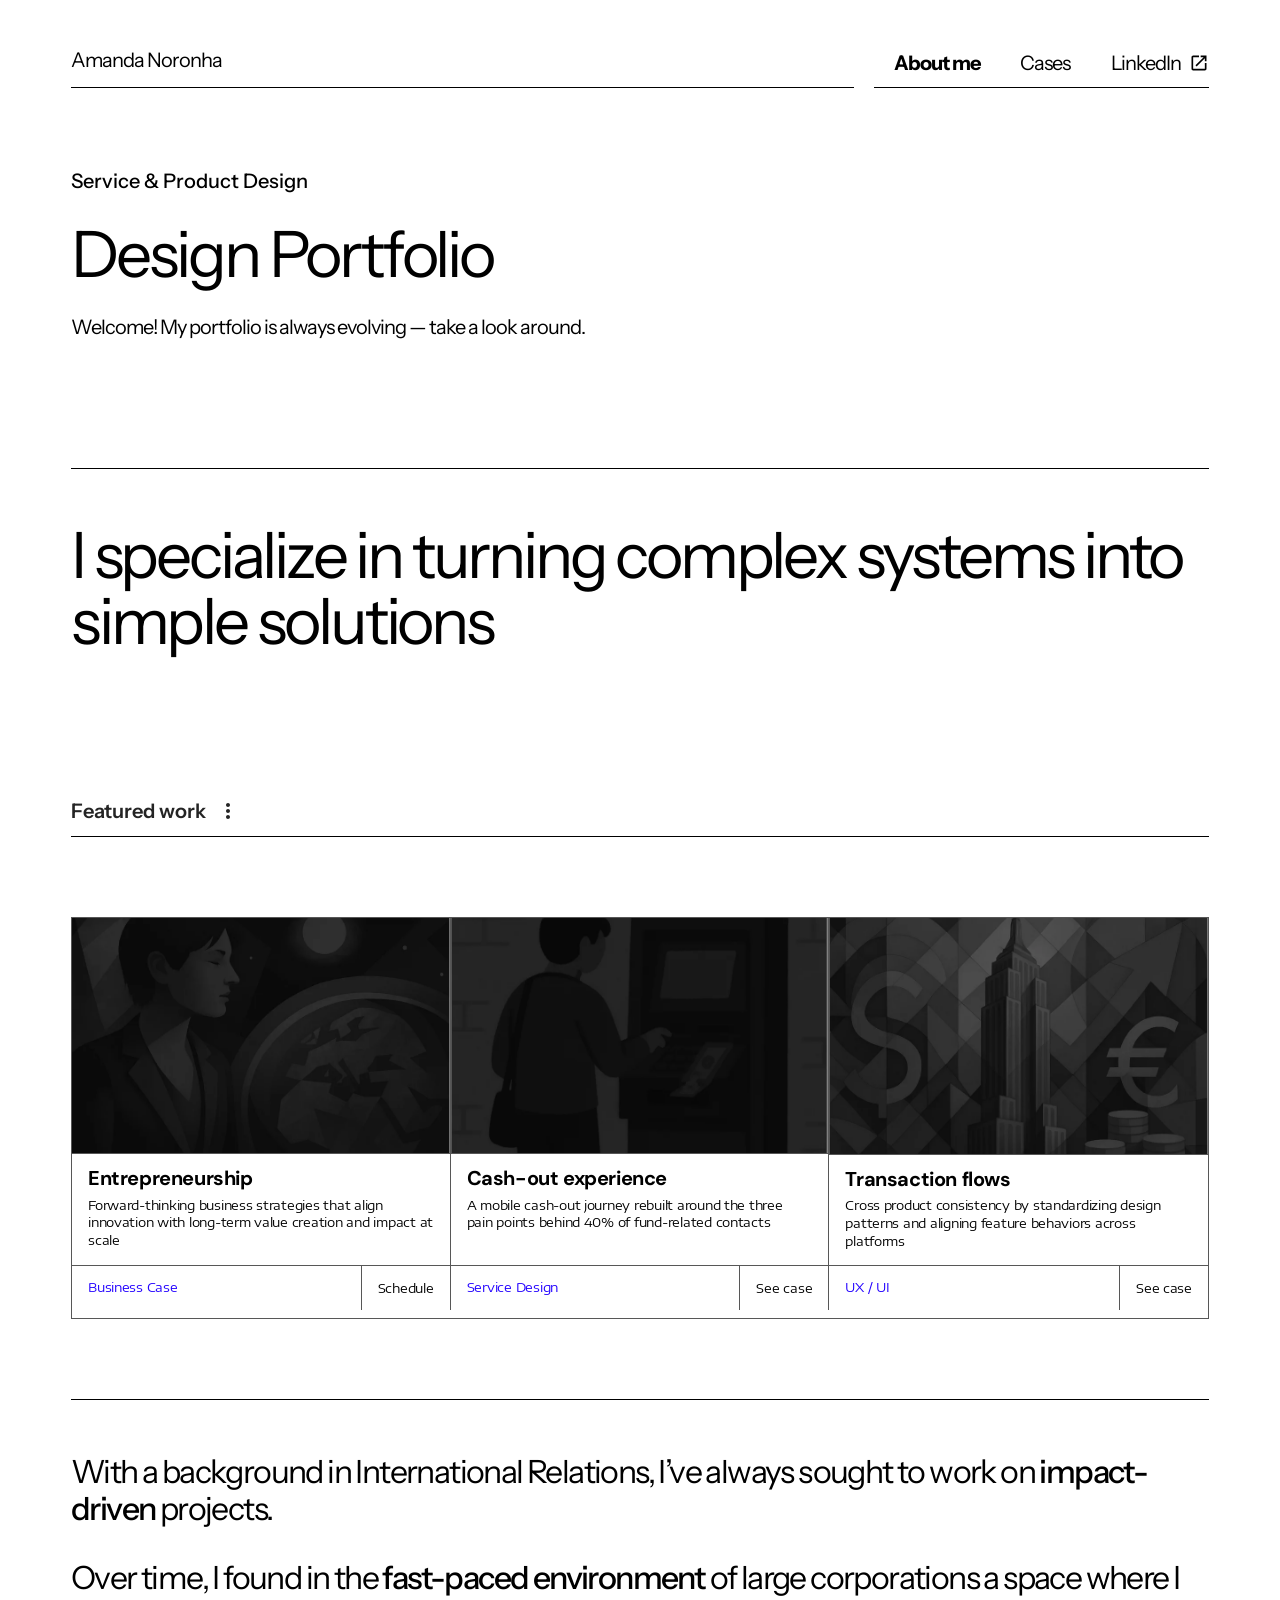
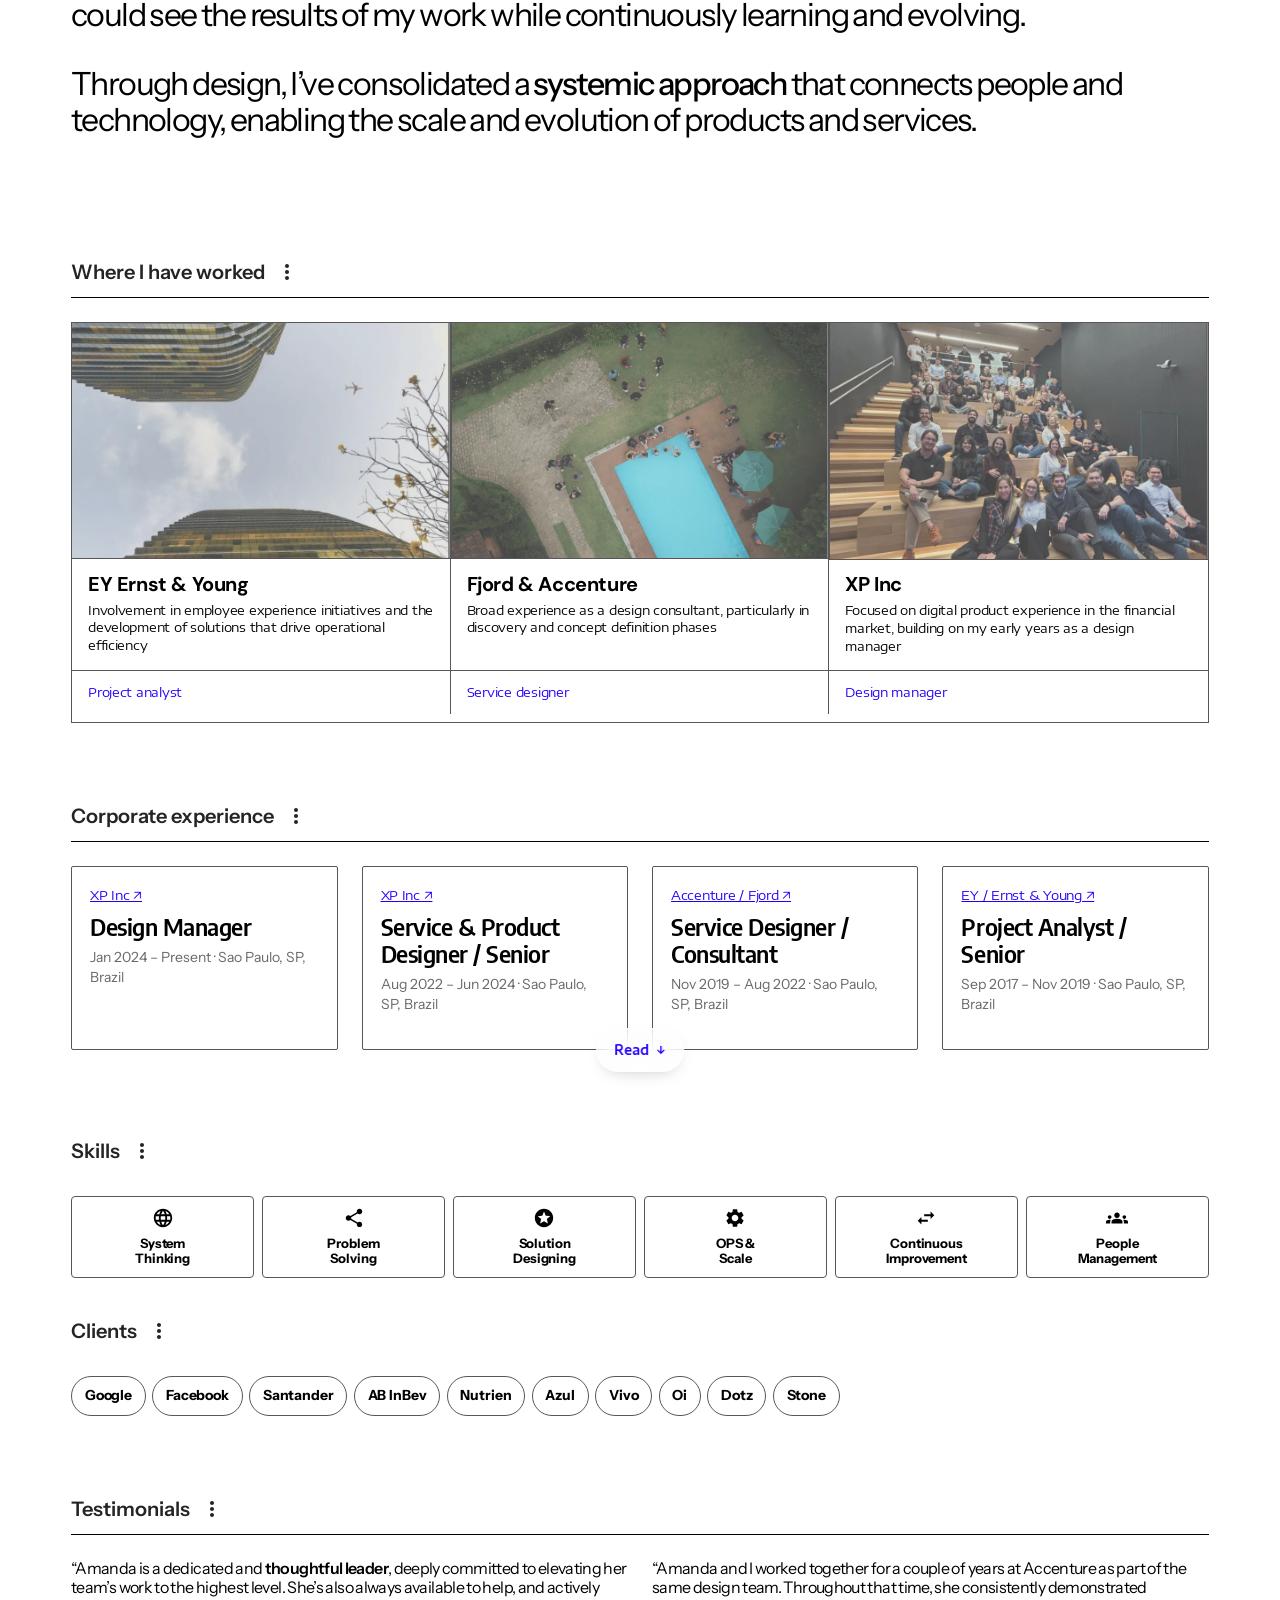
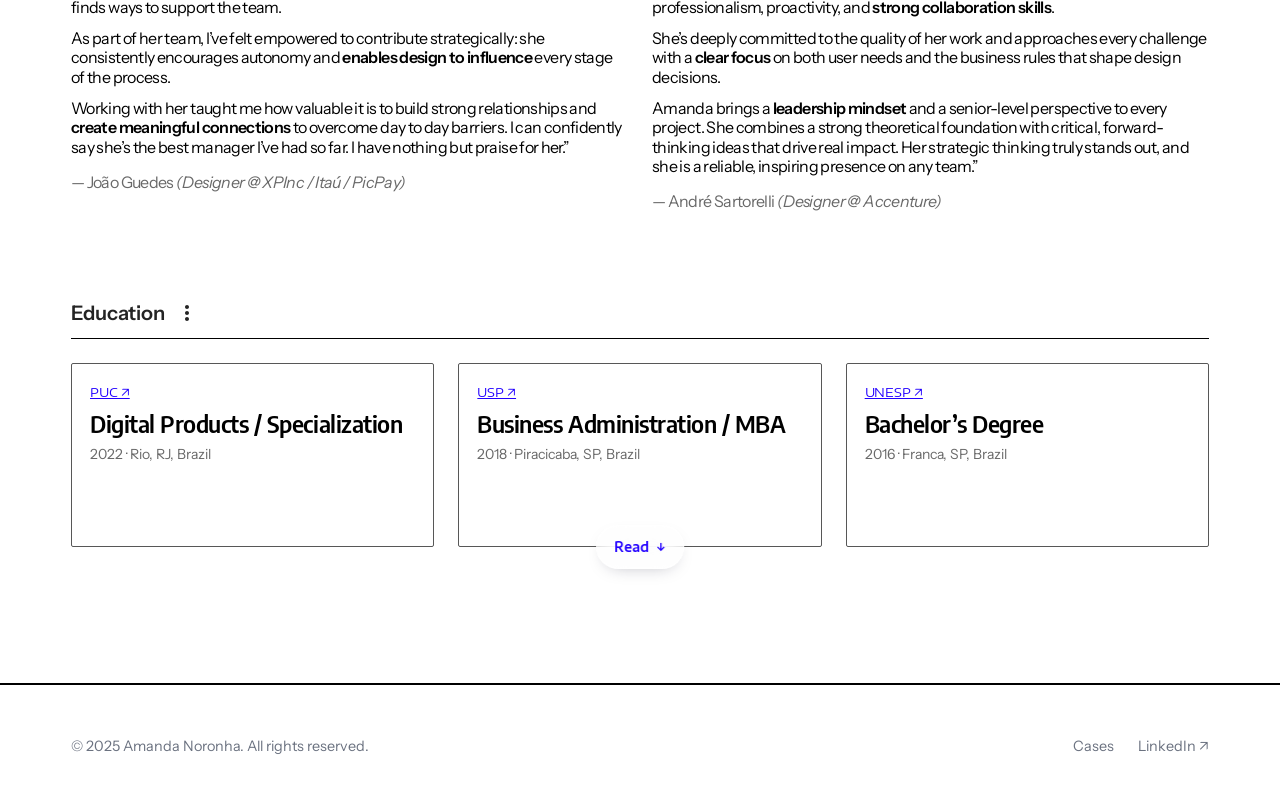
==== commit f84d1c05: "Read/Close sobre a borda do cartao; correcao de entidade &amp" ====
--- a/index.html
+++ b/index.html
@@ -74,7 +74,7 @@
         <h2 class="eyebrow" id="featured-work">Featured work <svg class="icon" viewBox="0 0 24 24" aria-hidden="true" focusable="false"><path fill="currentColor" d="M12 8c1.1 0 2-.9 2-2s-.9-2-2-2-2 .9-2 2 .9 2 2 2zm0 2c-1.1 0-2 .9-2 2s.9 2 2 2 2-.9 2-2-.9-2-2-2zm0 6c-1.1 0-2 .9-2 2s.9 2 2 2 2-.9 2-2-.9-2-2-2z"/></svg></h2>
         <p class="mod__c"><b>01</b> / <i>00</i></p>
       </div>
-        <ul class="rail" data-rail aria-label="Featured work" style="--rail-cols:3">
+        <ul class="rail rail--compact" data-rail aria-label="Featured work" style="--rail-cols:3">
           <li><article class="card">
           <div class="card__media">
             <img src="assets/img/home-entrepreneurship.webp" alt="Abstract illustration of an entrepreneurial figure looking at Earth from space" loading="lazy" width="854" height="662">
@@ -136,7 +136,7 @@
         <h2 class="eyebrow" id="worked-at">Where I have worked <svg class="icon" viewBox="0 0 24 24" aria-hidden="true" focusable="false"><path fill="currentColor" d="M12 8c1.1 0 2-.9 2-2s-.9-2-2-2-2 .9-2 2 .9 2 2 2zm0 2c-1.1 0-2 .9-2 2s.9 2 2 2 2-.9 2-2-.9-2-2-2zm0 6c-1.1 0-2 .9-2 2s.9 2 2 2 2-.9 2-2-.9-2-2-2z"/></svg></h2>
         <p class="mod__c"><b>01</b> / <i>00</i></p>
       </div>
-        <ul class="rail" data-rail aria-label="Where I have worked" style="--rail-cols:3">
+        <ul class="rail rail--compact" data-rail aria-label="Where I have worked" style="--rail-cols:3">
           <li><article class="card">
           <div class="card__media">
             <img src="assets/img/home-ey.webp" alt="" loading="lazy" width="854" height="662">
@@ -183,7 +183,6 @@
         <h2 class="eyebrow" id="experience">Corporate experience <svg class="icon" viewBox="0 0 24 24" aria-hidden="true" focusable="false"><path fill="currentColor" d="M12 8c1.1 0 2-.9 2-2s-.9-2-2-2-2 .9-2 2 .9 2 2 2zm0 2c-1.1 0-2 .9-2 2s.9 2 2 2 2-.9 2-2-.9-2-2-2zm0 6c-1.1 0-2 .9-2 2s.9 2 2 2 2-.9 2-2-.9-2-2-2z"/></svg></h2>
         <p class="mod__c"><b>01</b> / <i>00</i></p>
       </div>
-      <p class="mod__sub">Four roles, ten years — tap <b>Read</b> on any card for what I did there.</p>
       <ul class="rail" data-rail aria-label="Corporate experience">
           <li>
             <article class="ncard">
@@ -266,7 +265,7 @@
     </section>
 
     <!-- ---------- Testimonials ---------- -->
-    <section class="shell testimonials" aria-labelledby="testimonials">
+    <section class="shell" aria-labelledby="testimonials">
       <div class="mod" style="--rail-cols:2">
         <div class="mod__h">
         <h2 class="eyebrow" id="testimonials">Testimonials <svg class="icon" viewBox="0 0 24 24" aria-hidden="true" focusable="false"><path fill="currentColor" d="M12 8c1.1 0 2-.9 2-2s-.9-2-2-2-2 .9-2 2 .9 2 2 2zm0 2c-1.1 0-2 .9-2 2s.9 2 2 2 2-.9 2-2-.9-2-2-2zm0 6c-1.1 0-2 .9-2 2s.9 2 2 2 2-.9 2-2-.9-2-2-2z"/></svg></h2>
@@ -300,7 +299,6 @@
         <h2 class="eyebrow" id="education">Education <svg class="icon" viewBox="0 0 24 24" aria-hidden="true" focusable="false"><path fill="currentColor" d="M12 8c1.1 0 2-.9 2-2s-.9-2-2-2-2 .9-2 2 .9 2 2 2zm0 2c-1.1 0-2 .9-2 2s.9 2 2 2 2-.9 2-2-.9-2-2-2zm0 6c-1.1 0-2 .9-2 2s.9 2 2 2 2-.9 2-2-.9-2-2-2z"/></svg></h2>
         <p class="mod__c"><b>01</b> / <i>00</i></p>
       </div>
-      <p class="mod__sub">Three programmes — tap <b>Read</b> on any card for the detail.</p>
       <ul class="rail" data-rail aria-label="Education">
           <li>
             <article class="ncard">
--- a/assets/css/styles.css
+++ b/assets/css/styles.css
@@ -464,17 +464,6 @@
   .card + .card { border-top: var(--hair) solid var(--c-divider); }
   .card:nth-child(n + 3) { border-top: var(--hair) solid var(--c-divider); }}
 
-/* -------------------------------------------------------------------------
-   11. Depoimentos
-   ------------------------------------------------------------------------- */
-.testimonials {
-  display: grid;
-  grid-template-columns: minmax(0, 1fr) minmax(0, 1.6fr);
-  gap: clamp(2rem, 1rem + 6vw, 6.25rem);
-  align-items: start;
-}
-.testimonials__title { align-self: start; position: sticky; top: calc(var(--nav-h) + 1rem); }
-
 .quote {
   display: flex;
   flex-direction: column;
@@ -487,10 +476,6 @@
 .quote strong { font-weight: 600; }
 .quote__author { color: var(--c-muted); }
 .quote__author em { font-style: italic; }
-
-@media (max-width: 61.9375em) {
-  .testimonials { grid-template-columns: minmax(0, 1fr); }
-  .testimonials__title { position: static; text-align: left; }}
 
 /* -------------------------------------------------------------------------
    12. Projetos (página Cases)
@@ -1212,14 +1197,6 @@
    ------------------------------------------------------------------------- */
 
 /* V4.7 — subtítulo do módulo e ajustes de coesão */
-.mod__sub {
-  font-family: var(--f-card-body);
-  font-size: var(--t-micro);
-  letter-spacing: -.02em;
-  color: var(--c-ink);
-  margin-top: -.25rem;
-}
-.mod__sub b { color: var(--c-accent); font-weight: 400; }
 
 /* dentro da trilha os cards da Home perdem as bordas compartilhadas da grade
    e passam a ser objetos independentes — é o que a navegação lateral pede */
@@ -1306,13 +1283,11 @@
 }
 
 @media (min-width: 48em) {
-  .tiles { grid-template-columns: repeat(6, minmax(0, 1fr)); }
-}
+  .tiles { grid-template-columns: repeat(6, minmax(0, 1fr)); }}
 @media (min-width: 62em) {
   /* no desktop as duas listas empilham em largura total: 6 e 10 itens
      numa linha cada, em vez de duas colunas apertadas */
-  .band { grid-template-columns: minmax(0, 1fr); gap: clamp(1.5rem, 1rem + 2vw, 2.5rem); }
-}
+  .band { grid-template-columns: minmax(0, 1fr); gap: clamp(1.5rem, 1rem + 2vw, 2.5rem); }}
 
 /* -------------------------------------------------------------------------
    V5.3  Nav que sai da frente
@@ -1325,8 +1300,7 @@
   .nav.is-tucked { transform: translateY(-105%); }
 }
 @media (prefers-reduced-motion: reduce) {
-  .nav { transition: none; }
-}
+  .nav { transition: none; }}
 
 /* -------------------------------------------------------------------------
    V5.4  Coerência final
@@ -1344,5 +1318,205 @@
 .nav__link  { min-height: var(--tap); }
 @media (max-width: 47.9375em) {
   .nav__brand { padding-block: 0; }
-  .nav__link  { min-height: var(--tap); padding-top: .75rem; }
-}
+  .nav__link  { min-height: var(--tap); padding-top: .75rem; }}
+
+/* =========================================================================
+   V6 — CARTÕES DE NOTA COM ALTURA PADRONIZADA
+   O espaço em branco vinha de os cartões da trilha terem altura igual:
+   abrir um esticava todos, e sobrava vazio no rodapé dos outros. Agora
+   abrem e fecham juntos, e a altura tem piso e teto — a trilha nunca
+   muda de tamanho de forma imprevisível.
+   ========================================================================= */
+:root {
+  --card-min: 11.5rem;   /* piso: 184px — cartão fechado nunca fica raquítico */
+  --card-max: 25rem;     /* teto: 400px — cartão aberto nunca domina a tela  */
+}
+@media (min-width: 62em) {
+  :root { --card-max: 28rem; }}
+
+.ncard {
+  min-height: var(--card-min);
+  max-height: var(--card-max);
+}
+
+/* texto mais longo que o teto rola dentro do próprio cartão, em vez de
+   empurrar a trilha inteira para baixo */
+.ncard__body {
+  overflow-y: auto;
+  overscroll-behavior: contain;
+  -webkit-overflow-scrolling: touch;
+}
+.ncard__body::-webkit-scrollbar { width: 3px; }
+.ncard__body::-webkit-scrollbar-thumb { background: var(--c-rule); border-radius: var(--r-pill); }
+
+/* o botão fica colado embaixo, fora da área que rola */
+.ncard__more { flex: 0 0 auto; }
+
+/* V6.1 — as listas do currículo perdiam o marcador com o reset global e as
+   frases corriam juntas dentro do cartão. Marcador de traço, no tom das
+   réguas do resto do site. */
+.ncard__list li {
+  position: relative;
+  padding-left: .9rem;
+  margin-bottom: .55rem;
+}
+.ncard__list li:last-child { margin-bottom: 0; }
+.ncard__list li::before {
+  content: "";
+  position: absolute;
+  left: 0;
+  top: .62em;
+  width: .45rem;
+  height: 1px;
+  background: var(--c-divider);
+}
+
+/* =========================================================================
+   V7 — CONTROLE ÚNICO DA TRILHA E CARTÕES COMPACTOS
+   ========================================================================= */
+
+/* V7.1 — um Read por trilha, flutuando sobre ela.
+   Antes havia um botão em cada cartão: até oito rótulos idênticos na mesma
+   fileira, todos fazendo exatamente a mesma coisa. */
+.mod { position: relative; }
+
+.rail-toggle {
+  position: absolute;
+  right: var(--gutter);
+  bottom: 1.15rem;
+  z-index: 3;
+  display: inline-flex;
+  align-items: center;
+  gap: .45rem;
+  min-height: var(--tap);
+  padding: .5rem 1.05rem;
+  background: var(--c-white);
+  border: var(--hair) solid var(--c-black);
+  border-radius: var(--r-pill);
+  box-shadow: 0 8px 22px -14px rgba(0, 0, 0, .6);
+  font-family: var(--f-card-body);
+  font-size: var(--t-micro);
+  letter-spacing: -.02em;
+  color: var(--c-accent);
+  white-space: nowrap;
+  transition: background-color var(--dur) var(--ease), color var(--dur) var(--ease);
+}
+.rail-toggle::after { content: "↓"; transition: transform var(--dur) var(--ease); }
+.rail-toggle[aria-expanded="true"]::after { transform: rotate(180deg); }
+.rail-toggle:hover,
+.rail-toggle:focus-visible { background: var(--c-black); color: var(--c-white); }
+
+/* sem botão dentro, o corpo do cartão usa o rodapé inteiro */
+.ncard { padding-bottom: 1.125rem; }
+
+/* V7.2 — cartões compactos: Featured work e Where I have worked.
+   A foto tinha proporção 1,29 e o cartão passava de 400px de altura. */
+.rail--compact > li { flex: 0 0 min(64vw, 264px); }
+.rail--compact .card__media { aspect-ratio: 16 / 10; }
+.rail--compact .card__info { gap: .45rem; padding: .9rem 1rem; }
+.rail--compact .card__title { font-size: clamp(1.0625rem, .95rem + .5vw, 1.25rem); }
+.rail--compact .card__desc { font-size: var(--t-micro); }
+.rail--compact .card__tag { padding: .6rem 0 .6rem 1rem; }
+.rail--compact .card__cta { padding: .6rem 1rem; font-size: var(--t-micro); }
+@media (min-width: 62em) { .rail--compact > li { flex: initial; }}
+
+/* V7.3 — o controle flutuante invadia o rodapé do cartão que estivesse
+   embaixo dele na rolagem lateral. Desce para a borda da trilha e o cartão
+   reserva a faixa correspondente, para nenhum texto ficar coberto. */
+.rail-toggle { bottom: .25rem; }
+.ncard { padding-bottom: 2.1rem; }
+
+/* =========================================================================
+   V8 — CONTROLE DA TRILHA: CENTRO INFERIOR, EM VIDRO
+   Sai a borda preta, entra material translúcido. É o único lugar do
+   portfólio onde o vidro faz sentido: um controle que de fato flutua
+   sobre o conteúdo, e cuja função é justamente não competir com ele.
+   ========================================================================= */
+.rail-toggle {
+  left: 50%;
+  right: auto;
+  transform: translateX(-50%);
+  bottom: .35rem;
+
+  border: 0;
+  background: rgba(255, 255, 255, .62);
+  -webkit-backdrop-filter: blur(14px) saturate(180%);
+  backdrop-filter: blur(14px) saturate(180%);
+  box-shadow:
+    inset 0 1px 0 rgba(255, 255, 255, .95),
+    inset 0 0 0 1px rgba(255, 255, 255, .45),
+    0 6px 18px -10px rgba(20, 20, 45, .35);
+  padding: .55rem 1.15rem;
+  font-weight: 600;
+  transition: background-color var(--dur) var(--ease), color var(--dur) var(--ease),
+              box-shadow var(--dur) var(--ease);
+}
+
+/* o hover escurece o próprio vidro, em vez de trocar de material */
+.rail-toggle:hover,
+.rail-toggle:focus-visible {
+  background: rgba(0, 0, 0, .82);
+  color: var(--c-white);
+  box-shadow:
+    inset 0 1px 0 rgba(255, 255, 255, .22),
+    0 10px 24px -12px rgba(20, 20, 45, .5);
+}
+.rail-toggle:active { transform: translateX(-50%) scale(.97); }
+
+/* sem backdrop-filter, o vidro vira superfície sólida e ganha o traço de volta */
+@supports not ((backdrop-filter: blur(2px)) or (-webkit-backdrop-filter: blur(2px))) {
+  .rail-toggle {
+    background: var(--c-white);
+    border: var(--hair) solid var(--c-black);
+  }
+}
+/* =========================================================================
+   V9 — TETO DE ALTURA = O MAIOR CARTÃO DO GRUPO
+   O teto fixo de 400px cortava texto e obrigava rolagem dentro do cartão —
+   rolagem vertical aninhada dentro de um carrossel horizontal, que é das
+   interações mais frágeis que existem no toque. Sem teto fixo, o
+   `align-items: stretch` da trilha já iguala todos pelo mais alto: cada
+   grupo passa a ter uma única dimensão, definida pelo seu próprio conteúdo.
+   ========================================================================= */
+.ncard {
+  max-height: none;          /* era var(--card-max) */
+  min-height: var(--card-min);
+}
+.ncard__body {
+  overflow: visible;         /* era auto: nada mais rola por dentro */
+}
+
+/* com o corpo sem rolagem própria, o arrasto horizontal do carrossel
+   nunca é capturado pelo cartão — a trilha responde em qualquer ponto */
+.ncard, .ncard__body { touch-action: pan-x pan-y; }
+
+/* V9.1 — no desktop a trilha vira grade. Com 8 cartões em 4 colunas, cada
+   linha se igualava só dentro de si, e as duas linhas ficavam diferentes.
+   `grid-auto-rows: 1fr` iguala todas as linhas pelo maior cartão do grupo. */
+@media (min-width: 62em) {
+  .rail { grid-auto-rows: 1fr; }
+  .rail > li { height: 100%; }
+}
+
+/* =========================================================================
+   V10 — O CONTROLE DESCE PARA CIMA DA BORDA DO CARTÃO
+   Em vidro, no rodapé interno, ele ainda pousava sobre a última linha de
+   texto do cartão mais alto do grupo (visível no "Independent festival").
+   Agora o centro do botão fica exatamente sobre a borda inferior do
+   cartão: metade dentro, metade fora. Cobre a régua do cartão — que é
+   decoração — e nunca o texto, que é conteúdo.
+   ========================================================================= */
+:root { --rail-pad-b: .5rem; }
+
+/* o botão passa a ser ancorado à trilha (.rail-wrap), e não ao módulo:
+   nem todo módulo tem barra de posição embaixo, e ancorar no módulo fazia
+   o botão subir 20px nos que não têm — foi o que cobriu o texto do
+   "Independent festival". */
+.rail-wrap { position: relative; }
+.rail { padding-bottom: var(--rail-pad-b); }
+
+.rail-toggle {
+  bottom: var(--rail-pad-b);          /* base da trilha = base do cartão */
+  transform: translate(-50%, 50%);    /* metade dentro, metade fora */
+}
+.rail-toggle:active { transform: translate(-50%, 50%) scale(.97); }
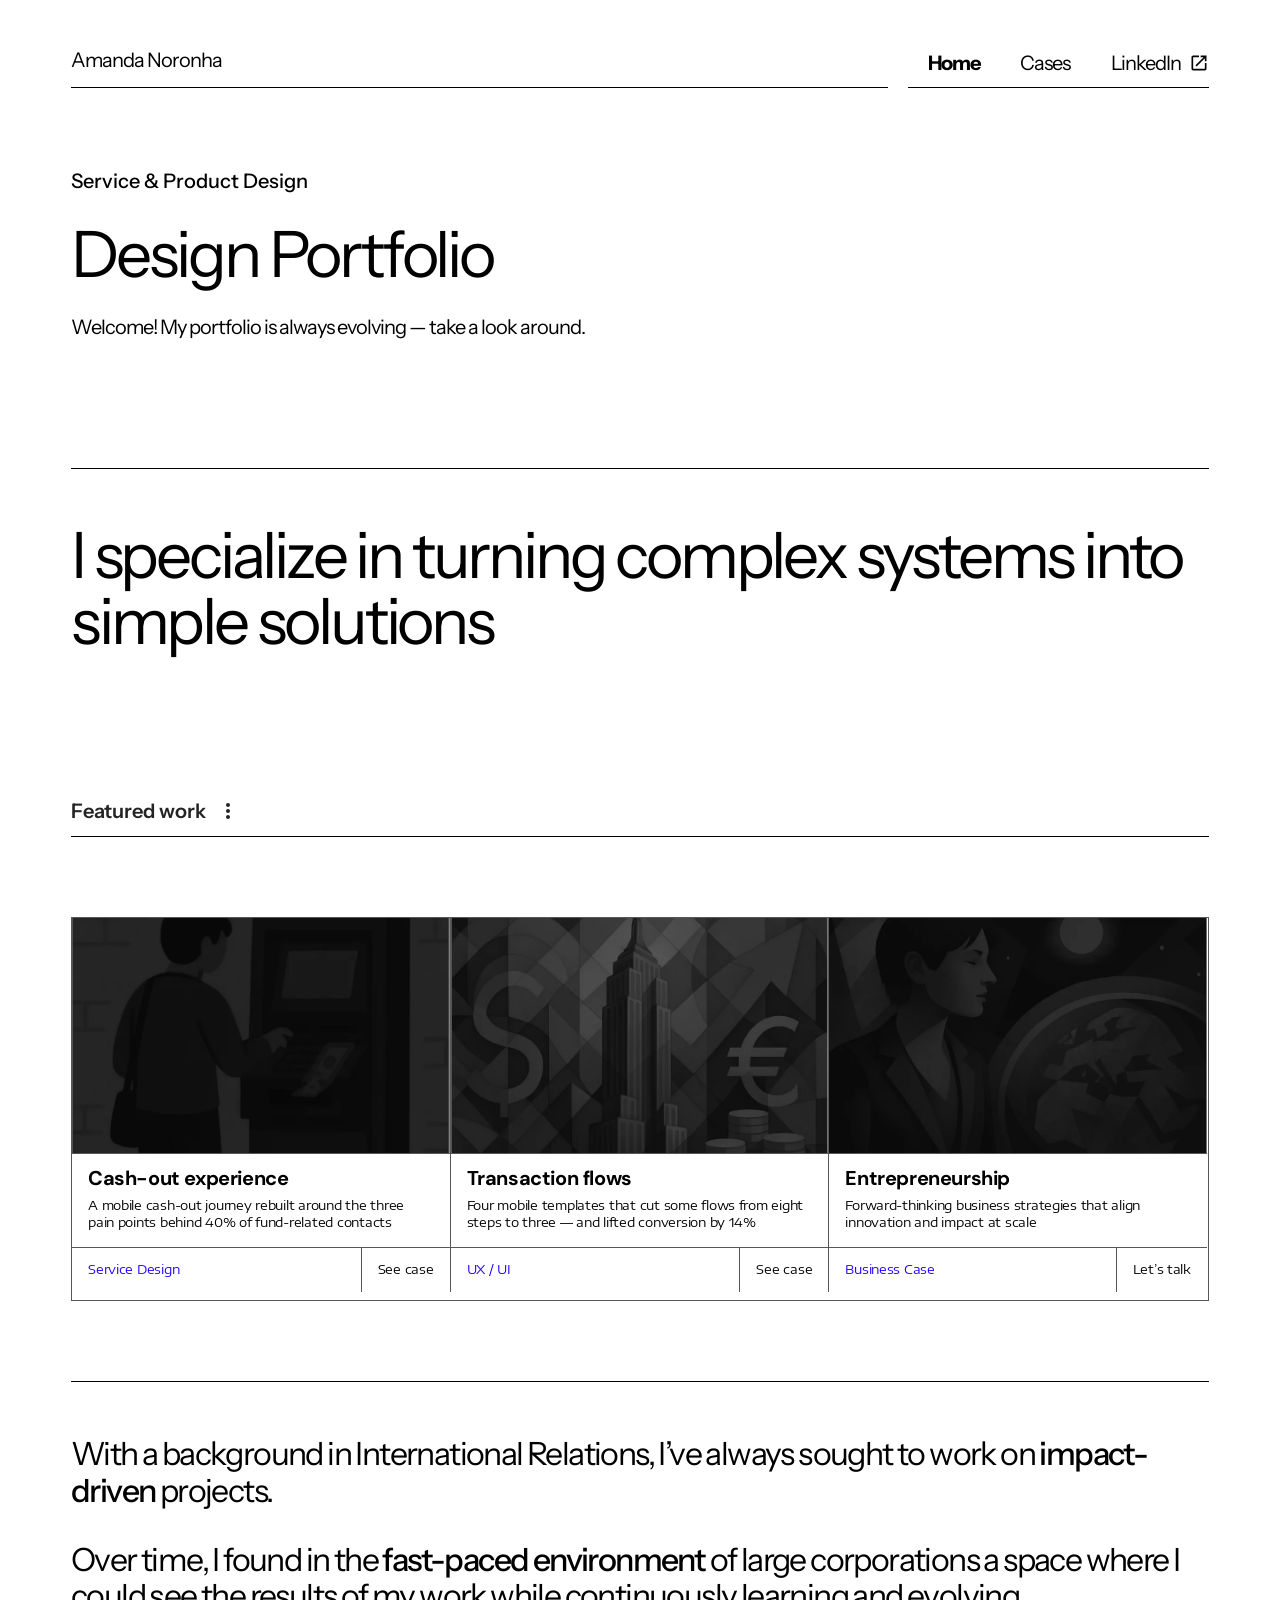
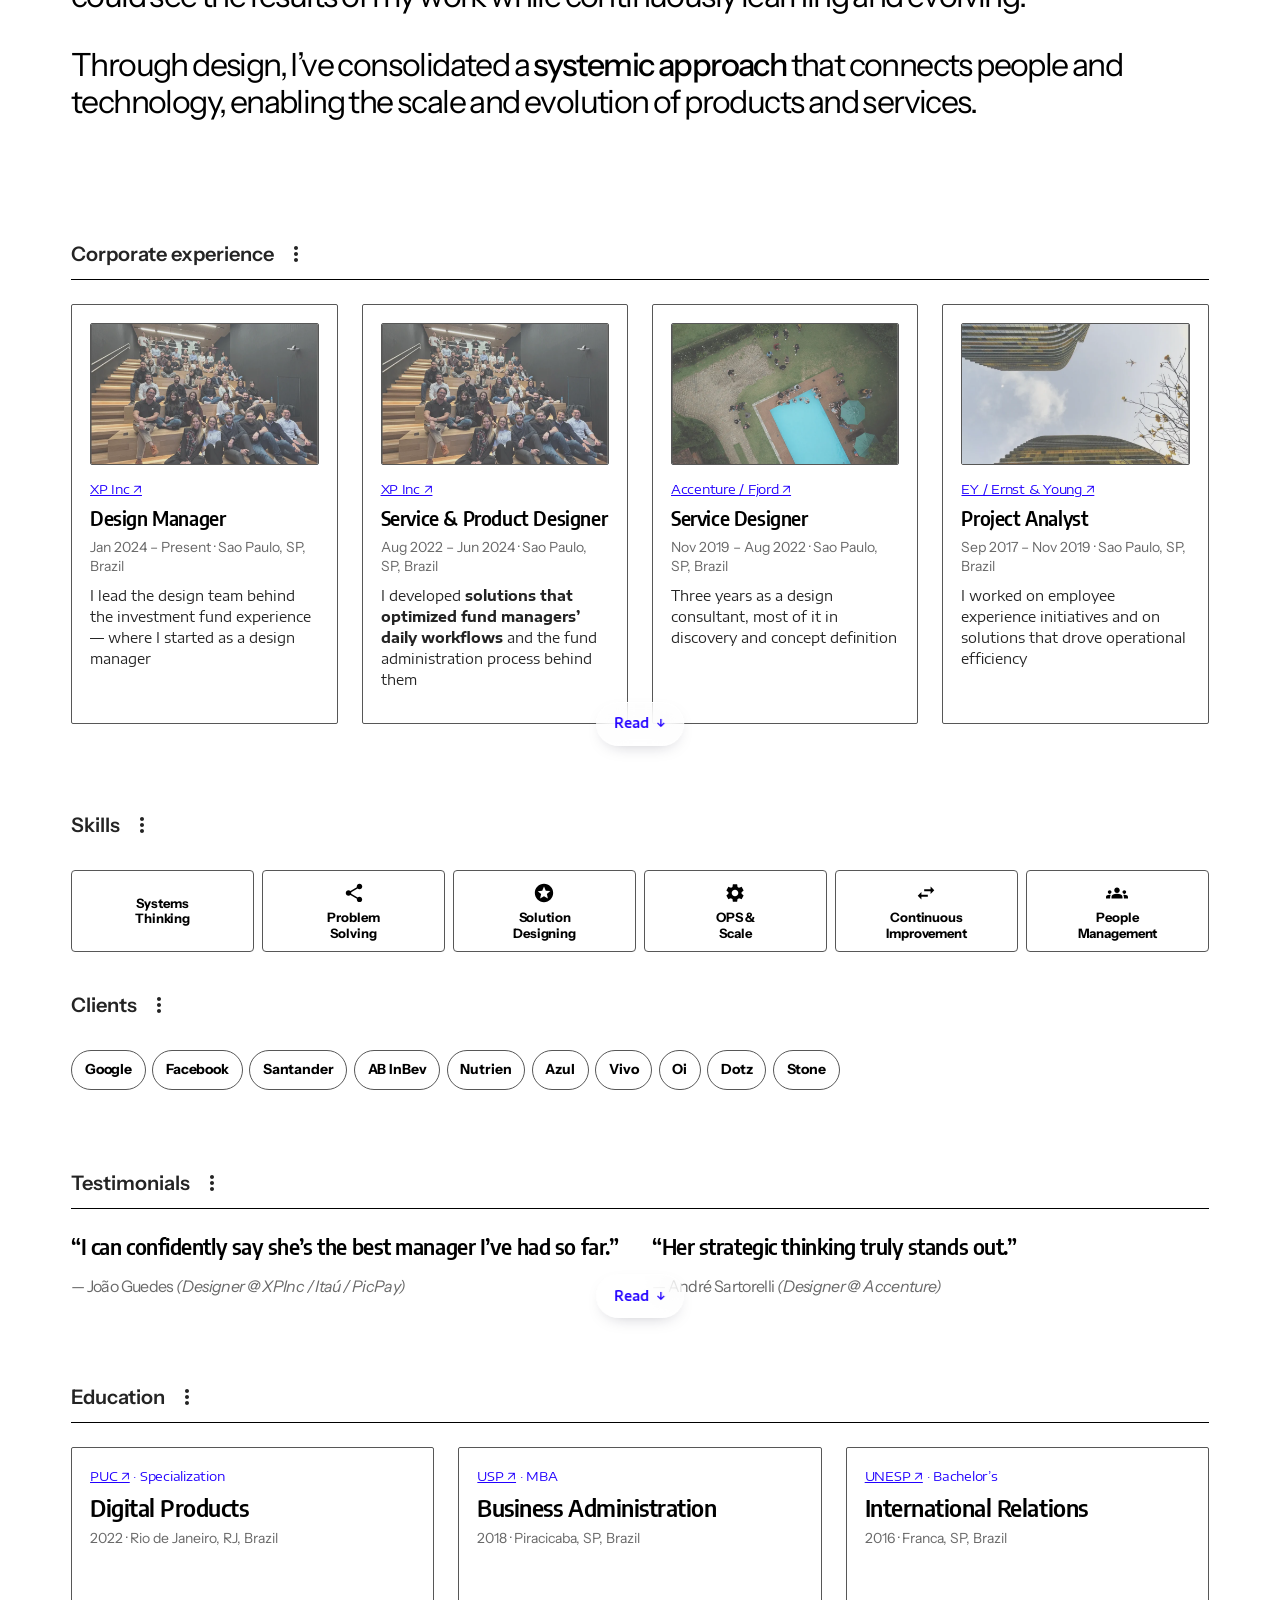
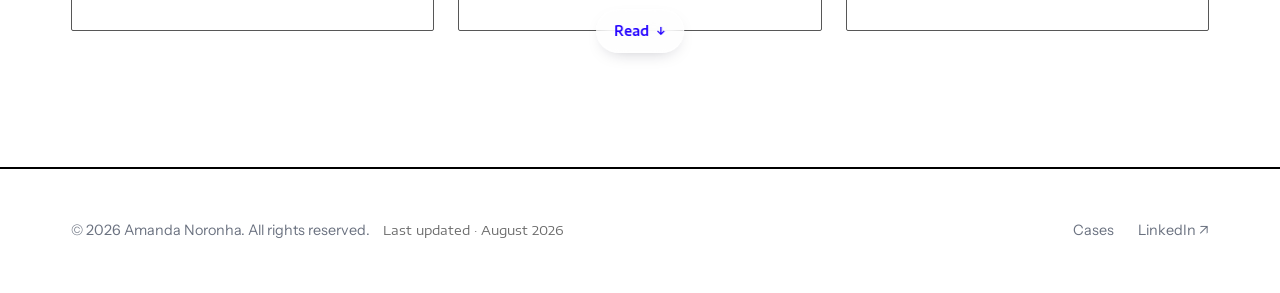
==== commit 23fe44a6: "Estrutura: Employee Experience muda de secao, menu Home, alts, data no rodape" ====
--- a/index.html
+++ b/index.html
@@ -1,351 +1,280 @@
-<!doctype html>
+<!DOCTYPE html>
 <html lang="en">
 <head>
-<meta charset="utf-8">
-<meta name="viewport" content="width=device-width, initial-scale=1, viewport-fit=cover">
+<meta charset="utf-8"/>
+<meta content="width=device-width, initial-scale=1, viewport-fit=cover" name="viewport"/>
 <title>Amanda Noronha — Design Portfolio</title>
-<meta name="description" content="Amanda Noronha — Service &amp; Product Design Manager. I specialize in turning complex systems into simple solutions.">
-<meta name="theme-color" content="#ffffff">
-<meta property="og:title" content="Amanda Noronha — Design Portfolio">
-<meta property="og:description" content="Amanda Noronha — Service &amp; Product Design Manager. I specialize in turning complex systems into simple solutions.">
-<meta property="og:type" content="website">
-<link rel="icon" href="favicon.svg" type="image/svg+xml">
-<link rel="apple-touch-icon" href="favicon.svg">
-<meta name="author" content="Amanda Noronha">
-<meta property="og:image" content="https://norbgt.github.io/portfolio/og-image.jpg">
-<meta property="og:image:width" content="1200">
-<meta property="og:image:height" content="630">
-<meta property="og:locale" content="en_US">
-<meta name="twitter:card" content="summary_large_image">
-<link rel="canonical" href="https://norbgt.github.io/portfolio/">
-<meta property="og:url" content="https://norbgt.github.io/portfolio/">
-<link rel="preconnect" href="https://fonts.googleapis.com">
-<link rel="preconnect" href="https://fonts.gstatic.com" crossorigin>
-<link href="https://fonts.googleapis.com/css2?family=DM+Sans:wght@700&family=Encode+Sans+Expanded:wght@400&family=Encode+Sans+Semi+Condensed:wght@600&family=Instrument+Sans:ital,wght@0,400;0,500;0,600;0,700;1,400&display=swap" rel="stylesheet">
-<link rel="stylesheet" href="assets/css/styles.css">
+<meta content="Amanda Noronha — Service &amp; Product Design Manager. I specialize in turning complex systems into simple solutions." name="description"/>
+<meta content="#ffffff" name="theme-color"/>
+<meta content="Amanda Noronha — Design Portfolio" property="og:title"/>
+<meta content="Service &amp; Product Design Manager. I specialize in turning complex systems into simple solutions." property="og:description"/>
+<meta content="website" property="og:type"/>
+<link href="favicon.svg" rel="icon" type="image/svg+xml"/>
+<link href="favicon.svg" rel="apple-touch-icon"/>
+<meta content="Amanda Noronha" name="author"/>
+<meta content="https://norbgt.github.io/portfolio/og-image.jpg" property="og:image"/>
+<meta content="1200" property="og:image:width"/>
+<meta content="630" property="og:image:height"/>
+<meta content="en_US" property="og:locale"/>
+<meta content="summary_large_image" name="twitter:card"/>
+<link href="https://norbgt.github.io/portfolio/" rel="canonical"/>
+<meta content="https://norbgt.github.io/portfolio/" property="og:url"/>
+<link href="https://fonts.googleapis.com" rel="preconnect"/>
+<link crossorigin="" href="https://fonts.gstatic.com" rel="preconnect"/>
+<link href="https://fonts.googleapis.com/css2?family=DM+Sans:wght@700&amp;family=Encode+Sans+Expanded:wght@400&amp;family=Encode+Sans+Semi+Condensed:wght@600&amp;family=Instrument+Sans:ital,wght@0,400;0,500;0,600;0,700;1,400&amp;display=swap" rel="stylesheet"/>
+<link href="assets/css/styles.css" rel="stylesheet"/>
 </head>
 <body>
-
 <a class="skip-link" href="#main">Skip to content</a>
-<div class="progress" aria-hidden="true"><span></span></div>
-
+<div aria-hidden="true" class="progress"><span></span></div>
 <!-- ============================ NAV ============================ -->
 <header class="nav">
-  <div class="shell nav__inner">
-    <a class="nav__brand" href="index.html">Amanda Noronha</a>
-
-    <button class="nav__toggle" type="button" aria-expanded="false" aria-controls="nav-links">
-      <span class="bars" aria-hidden="true"></span>
-      <span class="visually-hidden">Menu</span>
-    </button>
-
-    <nav class="nav__links" id="nav-links" aria-label="Main">
-      <a class="nav__link" href="index.html" aria-current="page">About me</a>
-      <a class="nav__link" href="cases.html">Cases</a>
-      <a class="nav__link" href="https://www.linkedin.com/in/amanda-noronha/" target="_blank" rel="noopener">
+<div class="shell nav__inner">
+<a class="nav__brand" href="index.html">Amanda Noronha</a>
+<button aria-controls="nav-links" aria-expanded="false" class="nav__toggle" type="button">
+<span aria-hidden="true" class="bars"></span>
+<span class="visually-hidden">Menu</span>
+</button>
+<nav aria-label="Main" class="nav__links" id="nav-links">
+<a aria-current="page" class="nav__link" href="index.html">Home</a>
+<a class="nav__link" href="cases.html">Cases</a>
+<a class="nav__link" href="https://www.linkedin.com/in/amanda-noronha/" rel="noopener" target="_blank">
         LinkedIn
-        <svg class="icon" viewBox="0 0 24 24" aria-hidden="true" focusable="false"><path fill="currentColor" d="M19 19H5V5h7V3H5c-1.11 0-2 .9-2 2v14c0 1.1.89 2 2 2h14c1.1 0 2-.9 2-2v-7h-2v7zM14 3v2h3.59l-9.83 9.83 1.41 1.41L19 6.41V10h2V3h-7z"/></svg>
-      </a>
-    </nav>
-  </div>
+        <svg aria-hidden="true" class="icon" focusable="false" viewbox="0 0 24 24"><path d="M19 19H5V5h7V3H5c-1.11 0-2 .9-2 2v14c0 1.1.89 2 2 2h14c1.1 0 2-.9 2-2v-7h-2v7zM14 3v2h3.59l-9.83 9.83 1.41 1.41L19 6.41V10h2V3h-7z" fill="currentColor"></path></svg>
+</a>
+</nav>
+</div>
 </header>
-
-<main id="main" class="page">
-
-  <!-- ============================ HERO ============================ -->
-  <section class="shell hero">
-    <p class="hero__kicker">Service &amp; Product Design</p>
-    <h1 class="hero__title">Design Portfolio</h1>
-    <p class="hero__sub">Welcome! My portfolio is always evolving — take a look around.</p>
-  </section>
-
-  <!-- ============================ FOCUS ON ============================ -->
-  <div class="stack">
-
-    <section class="shell">
-      <div class="intro intro--loose">
-        <h2 class="intro__statement">I specialize in turning complex systems into simple solutions</h2>
-      </div>
-    </section>
-
-    <!-- ---------- Featured work ---------- -->
-    <section class="shell stack" aria-labelledby="featured-work">
-      <div class="mod__h">
-        <h2 class="eyebrow" id="featured-work">Featured work <svg class="icon" viewBox="0 0 24 24" aria-hidden="true" focusable="false"><path fill="currentColor" d="M12 8c1.1 0 2-.9 2-2s-.9-2-2-2-2 .9-2 2 .9 2 2 2zm0 2c-1.1 0-2 .9-2 2s.9 2 2 2 2-.9 2-2-.9-2-2-2zm0 6c-1.1 0-2 .9-2 2s.9 2 2 2 2-.9 2-2-.9-2-2-2z"/></svg></h2>
-        <p class="mod__c"><b>01</b> / <i>00</i></p>
-      </div>
-        <ul class="rail rail--compact" data-rail aria-label="Featured work" style="--rail-cols:3">
-          <li><article class="card">
-          <div class="card__media">
-            <img src="assets/img/home-entrepreneurship.webp" alt="Abstract illustration of an entrepreneurial figure looking at Earth from space" loading="lazy" width="854" height="662">
-          </div>
-          <div class="card__info">
-            <h3 class="card__title">Entrepreneurship</h3>
-            <p class="card__desc">Forward-thinking business strategies that align innovation with long-term value creation and impact at scale</p>
-          </div>
-          <div class="card__details">
-            <p class="card__tag">Business Case</p>
-            <a class="card__cta" href="https://www.linkedin.com/in/amanda-noronha/" target="_blank" rel="noopener">Schedule</a>
-          </div>
-        </article></li>
-          <li><article class="card">
-          <div class="card__media">
-            <img src="assets/img/home-cash-out.webp" alt="Abstract illustration of a person withdrawing money from an ATM" loading="lazy" width="854" height="662">
-          </div>
-          <div class="card__info">
-            <h3 class="card__title"><a href="case-cash-out.html">Cash-out experience</a></h3>
-            <!-- v3: texto provisório escrito no tom dos outros cards — revisar -->
-            <p class="card__desc">A mobile cash-out journey rebuilt around the three pain points behind 40% of fund-related contacts</p>
-          </div>
-          <div class="card__details">
-            <p class="card__tag">Service Design</p>
-            <a class="card__cta" href="case-cash-out.html">See case</a>
-          </div>
-        </article></li>
-          <li><article class="card">
-          <div class="card__media">
-            <img src="assets/img/home-transaction-flows.webp" alt="Abstract drawing of a corporate building where large financial transactions take place" loading="lazy" width="854" height="662">
-          </div>
-          <div class="card__info">
-            <h3 class="card__title"><a href="case-transaction-flows.html">Transaction flows</a></h3>
-            <p class="card__desc">Cross product consistency by standardizing design patterns and aligning feature behaviors across platforms</p>
-          </div>
-          <div class="card__details">
-            <p class="card__tag">UX / UI</p>
-            <a class="card__cta" href="case-transaction-flows.html">See case</a>
-          </div>
-        </article></li>
-        </ul>
-        <div class="rail__bar" aria-hidden="true"><span></span></div>
-    </section>
-
-    <!-- ---------- Sobre ---------- -->
-    <section class="shell">
-      <div class="intro intro--tight">
-        <div class="intro__text">
-          <p>With a background in International Relations, I’ve always sought to work on <strong>impact-driven</strong> projects.</p>
-          <p>Over time, I found in the <strong>fast-paced environment</strong> of large corporations a space where I could see the results of my work while continuously learning and evolving.</p>
-          <p>Through design, I’ve consolidated a <strong>systemic approach</strong> that connects people and technology, enabling the scale and evolution of products and services.</p>
-        </div>
-      </div>
-    </section>
-
+<main class="page" id="main">
+<!-- ============================ HERO ============================ -->
+<section class="shell hero">
+<p class="hero__kicker">Service &amp; Product Design</p>
+<h1 class="hero__title">Design Portfolio</h1>
+<p class="hero__sub">Welcome! My portfolio is always evolving — take a look around.</p>
+</section>
+<!-- ============================ FOCUS ON ============================ -->
+<div class="stack">
+<section class="shell">
+<div class="intro intro--loose">
+<h2 class="intro__statement">I specialize in turning complex systems into simple solutions</h2>
+</div>
+</section>
+<!-- ---------- Featured work ---------- -->
+<section aria-labelledby="featured-work" class="shell stack">
+<div class="mod__h">
+<h2 class="eyebrow" id="featured-work">Featured work <svg aria-hidden="true" class="icon" focusable="false" viewbox="0 0 24 24"><path d="M12 8c1.1 0 2-.9 2-2s-.9-2-2-2-2 .9-2 2 .9 2 2 2zm0 2c-1.1 0-2 .9-2 2s.9 2 2 2 2-.9 2-2-.9-2-2-2zm0 6c-1.1 0-2 .9-2 2s.9 2 2 2 2-.9 2-2-.9-2-2-2z" fill="currentColor"></path></svg></h2>
+<p class="mod__c"><b>01</b> / <i>00</i></p>
+</div>
+<ul aria-label="Featured work" class="rail rail--compact" data-rail="" style="--rail-cols:3">
+<li><article class="card">
+<div class="card__media">
+<img alt="Abstract illustration of a person withdrawing money from an ATM" height="662" loading="lazy" src="assets/img/home-cash-out.webp" width="854"/>
+</div>
+<div class="card__info">
+<h3 class="card__title"><a href="case-cash-out.html">Cash-out experience</a></h3>
+<!-- v3: texto provisório escrito no tom dos outros cards — revisar -->
+<p class="card__desc">A mobile cash-out journey rebuilt around the three pain points behind 40% of fund-related contacts</p>
+</div>
+<div class="card__details">
+<p class="card__tag">Service Design</p>
+<a class="card__cta" href="case-cash-out.html">See case</a>
+</div>
+</article></li>
+<li><article class="card">
+<div class="card__media">
+<img alt="Abstract drawing of a corporate building where large financial transactions take place" height="662" loading="lazy" src="assets/img/home-transaction-flows.webp" width="854"/>
+</div>
+<div class="card__info">
+<h3 class="card__title"><a href="case-transaction-flows.html">Transaction flows</a></h3>
+<p class="card__desc">Four mobile templates that cut some flows from eight steps to three — and lifted conversion by 14%</p>
+</div>
+<div class="card__details">
+<p class="card__tag">UX / UI</p>
+<a class="card__cta" href="case-transaction-flows.html">See case</a>
+</div>
+</article></li>
+<li><article class="card">
+<div class="card__media">
+<img alt="Abstract illustration of an entrepreneurial figure looking at Earth from space" height="662" loading="lazy" src="assets/img/home-entrepreneurship.webp" width="854"/>
+</div>
+<div class="card__info">
+<h3 class="card__title">Entrepreneurship</h3>
+<p class="card__desc">Forward-thinking business strategies that align innovation and impact at scale</p>
+</div>
+<div class="card__details">
+<p class="card__tag">Business Case</p>
+<a class="card__cta" href="https://www.linkedin.com/in/amanda-noronha/" rel="noopener" target="_blank">Let’s talk</a>
+</div>
+</article></li></ul>
+<div aria-hidden="true" class="rail__bar"><span></span></div>
+</section>
+<!-- ---------- Sobre ---------- -->
+<section class="shell">
+<div class="intro intro--tight">
+<div class="intro__text">
+<p>With a background in International Relations, I’ve always sought to work on <strong>impact-driven</strong> projects.</p>
+<p>Over time, I found in the <strong>fast-paced environment</strong> of large corporations a space where I could see the results of my work while continuously learning and evolving.</p>
+<p>Through design, I’ve consolidated a <strong>systemic approach</strong> that connects people and technology, enabling the scale and evolution of products and services.</p>
+</div>
+</div>
+</section>
 <!-- ---------- Empresas ---------- -->
-    <section class="shell mod" aria-labelledby="worked-at">
-      <div class="mod__h">
-        <h2 class="eyebrow" id="worked-at">Where I have worked <svg class="icon" viewBox="0 0 24 24" aria-hidden="true" focusable="false"><path fill="currentColor" d="M12 8c1.1 0 2-.9 2-2s-.9-2-2-2-2 .9-2 2 .9 2 2 2zm0 2c-1.1 0-2 .9-2 2s.9 2 2 2 2-.9 2-2-.9-2-2-2zm0 6c-1.1 0-2 .9-2 2s.9 2 2 2 2-.9 2-2-.9-2-2-2z"/></svg></h2>
-        <p class="mod__c"><b>01</b> / <i>00</i></p>
-      </div>
-        <ul class="rail rail--compact" data-rail aria-label="Where I have worked" style="--rail-cols:3">
-          <li><article class="card">
-          <div class="card__media">
-            <img src="assets/img/home-ey.webp" alt="" loading="lazy" width="854" height="662">
-          </div>
-          <div class="card__info">
-            <h3 class="card__title">EY Ernst &amp; Young</h3>
-            <p class="card__desc">Involvement in employee experience initiatives and the development of solutions that drive operational efficiency</p>
-          </div>
-          <div class="card__details">
-            <p class="card__tag">Project analyst</p>
-          </div>
-        </article></li>
-          <li><article class="card">
-          <div class="card__media">
-            <img src="assets/img/home-accenture.webp" alt="" loading="lazy" width="854" height="662">
-          </div>
-          <div class="card__info">
-            <h3 class="card__title">Fjord &amp; Accenture</h3>
-            <p class="card__desc">Broad experience as a design consultant, particularly in discovery and concept definition phases</p>
-          </div>
-          <div class="card__details">
-            <p class="card__tag">Service designer</p>
-          </div>
-        </article></li>
-          <li><article class="card">
-          <div class="card__media">
-            <img src="assets/img/home-xp.webp" alt="" loading="lazy" width="854" height="662">
-          </div>
-          <div class="card__info">
-            <h3 class="card__title">XP Inc</h3>
-            <p class="card__desc">Focused on digital product experience in the financial market, building on my early years as a design manager</p>
-          </div>
-          <div class="card__details">
-            <p class="card__tag">Design manager</p>
-          </div>
-        </article></li>
-        </ul>
-        <div class="rail__bar" aria-hidden="true"><span></span></div>
-    </section>
-
-    <!-- ---------- Corporate experience ---------- -->
-    <section class="shell mod" aria-labelledby="experience" style="--rail-cols:4">
-      <div class="mod__h">
-        <h2 class="eyebrow" id="experience">Corporate experience <svg class="icon" viewBox="0 0 24 24" aria-hidden="true" focusable="false"><path fill="currentColor" d="M12 8c1.1 0 2-.9 2-2s-.9-2-2-2-2 .9-2 2 .9 2 2 2zm0 2c-1.1 0-2 .9-2 2s.9 2 2 2 2-.9 2-2-.9-2-2-2zm0 6c-1.1 0-2 .9-2 2s.9 2 2 2 2-.9 2-2-.9-2-2-2z"/></svg></h2>
-        <p class="mod__c"><b>01</b> / <i>00</i></p>
-      </div>
-      <ul class="rail" data-rail aria-label="Corporate experience">
-          <li>
-            <article class="ncard">
-              <p class="ncard__tag"><a href="https://www.xpinc.com/" target="_blank" rel="noopener">XP Inc ↗</a></p>
-              <h3 class="ncard__t">Design Manager</h3>
-              <p class="ncard__m">Jan 2024 – Present · Sao Paulo, SP, Brazil</p>
-              <div class="ncard__body"><ul class="ncard__list"><li>I was responsible for overseeing the design team <strong>focused on building the end-to-end experience for investors and managers of investment funds</strong></li>
-              <li>I support the professional growth of my team, and ensure <strong>quality and consistency across experiences</strong></li>
-              <li>Also, I help articulate cross-product initiatives and foster efforts that strengthen <strong>design as a strategic discipline</strong></li></ul></div>
-            </article>
-          </li>
-          <li>
-            <article class="ncard">
-              <p class="ncard__tag"><a href="https://www.xpinc.com/" target="_blank" rel="noopener">XP Inc ↗</a></p>
-              <h3 class="ncard__t">Service &amp; Product Designer / Senior</h3>
-              <p class="ncard__m">Aug 2022 – Jun 2024 · Sao Paulo, SP, Brazil</p>
-              <div class="ncard__body"><ul class="ncard__list"><li>As a senior service and product designer, I developed <strong>solutions that optimized fund managers’ daily workflows</strong>, enhancing user experience and the overall fund administration process</li>
-              <li>Also, I helped to define the company <strong>design discipline framework</strong>, aiming to improve efficiency and documentation quality and to promote shared practices across squads</li></ul></div>
-            </article>
-          </li>
-          <li>
-            <article class="ncard">
-              <p class="ncard__tag"><a href="https://www.accenture.com/" target="_blank" rel="noopener">Accenture / Fjord ↗</a></p>
-              <h3 class="ncard__t">Service Designer / Consultant</h3>
-              <p class="ncard__m">Nov 2019 – Aug 2022 · Sao Paulo, SP, Brazil</p>
-              <div class="ncard__body"><ul class="ncard__list"><li>As a consultant, I worked on projects for major <strong>clients across different industries</strong></li>
-              <li>This phase of my career was essential to building a solid foundation in design, as it allowed me to <strong>work end-to-end</strong>, from research and strategy to service and product delivery</li>
-              <li>It also sharpened my ability to quickly understand <strong>diverse business contexts</strong>, facilitate co-creation processes, and tailor solutions to the unique needs of each client</li></ul></div>
-            </article>
-          </li>
-          <li>
-            <article class="ncard">
-              <p class="ncard__tag"><a href="https://www.ey.com/" target="_blank" rel="noopener">EY / Ernst &amp; Young ↗</a></p>
-              <h3 class="ncard__t">Project Analyst / Senior</h3>
-              <p class="ncard__m">Sep 2017 – Nov 2019 · Sao Paulo, SP, Brazil</p>
-              <div class="ncard__body"><ul class="ncard__list"><li>I began my corporate career as a tax services trainee and gradually shifted my focus toward <strong>design and tech-driven problem solving</strong></li>
-              <li>As part of my MBA final project and during my time at EY, I created a <strong>journey-based solution</strong> to boost delivery effectiveness by aligning capabilities, project scope, and the geographic dynamics between clients and delivery teams</li></ul></div>
-            </article>
-          </li>
-      </ul>
-      <div class="rail__bar" aria-hidden="true"><span></span></div>
-    </section>
-
-    <!-- ---------- Skills + Clients (faixa única) ---------- -->
+<!-- ---------- Corporate experience ---------- -->
+<section aria-labelledby="experience" class="shell mod" style="--rail-cols:4">
+<div class="mod__h">
+<h2 class="eyebrow" id="experience">Corporate experience <svg aria-hidden="true" class="icon" focusable="false" viewbox="0 0 24 24"><path d="M12 8c1.1 0 2-.9 2-2s-.9-2-2-2-2 .9-2 2 .9 2 2 2zm0 2c-1.1 0-2 .9-2 2s.9 2 2 2 2-.9 2-2-.9-2-2-2zm0 6c-1.1 0-2 .9-2 2s.9 2 2 2 2-.9 2-2-.9-2-2-2z" fill="currentColor"></path></svg></h2>
+<p class="mod__c"><b>01</b> / <i>00</i></p>
+</div>
+<ul aria-label="Corporate experience" class="rail" data-rail="">
+<li>
+<article class="ncard"><div class="ncard__media"><img alt="The XP Inc design team gathered on the office stairs" height="662" loading="lazy" src="assets/img/home-xp.webp" width="854"/></div>
+<p class="ncard__tag"><a href="https://www.xpinc.com/" rel="noopener" target="_blank">XP Inc ↗</a></p>
+<h3 class="ncard__t">Design Manager</h3>
+<p class="ncard__m">Jan 2024 – Present · Sao Paulo, SP, Brazil</p>
+<p class="ncard__lead">I lead the design team behind the investment fund experience — where I started as a design manager</p><div class="ncard__body"><ul class="ncard__list"><li>I was responsible for overseeing the design team <strong>focused on building the end-to-end experience for investors and managers of investment funds</strong></li>
+<li>I support the professional growth of my team, and ensure <strong>quality and consistency across experiences</strong></li>
+<li>Also, I help articulate cross-product initiatives and foster efforts that strengthen <strong>design as a strategic discipline</strong></li></ul></div>
+</article>
+</li>
+<li>
+<article class="ncard"><div class="ncard__media"><img alt="The XP Inc design team gathered on the office stairs" height="662" loading="lazy" src="assets/img/home-xp.webp" width="854"/></div>
+<p class="ncard__tag"><a href="https://www.xpinc.com/" rel="noopener" target="_blank">XP Inc ↗</a></p>
+<h3 class="ncard__t">Service &amp; Product Designer</h3>
+<p class="ncard__m">Aug 2022 – Jun 2024 · Sao Paulo, SP, Brazil</p>
+<p class="ncard__lead">I developed <strong>solutions that optimized fund managers’ daily workflows</strong> and the fund administration process behind them</p><div class="ncard__body"><ul class="ncard__list">
+<li>Also, I helped to define the company <strong>design discipline framework</strong>, aiming to improve efficiency and documentation quality and to promote shared practices across squads</li></ul></div>
+</article>
+</li>
+<li>
+<article class="ncard"><div class="ncard__media"><img alt="Aerial view of an Accenture team offsite, people gathered in a circle on the lawn" height="662" loading="lazy" src="assets/img/home-accenture.webp" width="854"/></div>
+<p class="ncard__tag"><a href="https://www.accenture.com/" rel="noopener" target="_blank">Accenture / Fjord ↗</a></p>
+<h3 class="ncard__t">Service Designer</h3>
+<p class="ncard__m">Nov 2019 – Aug 2022 · Sao Paulo, SP, Brazil</p>
+<p class="ncard__lead">Three years as a design consultant, most of it in discovery and concept definition</p><div class="ncard__body"><ul class="ncard__list"><li>As a consultant, I worked on projects for major <strong>clients across different industries</strong></li>
+<li>This phase of my career was essential to building a solid foundation in design, as it allowed me to <strong>work end-to-end</strong>, from research and strategy to service and product delivery</li>
+<li>It also sharpened my ability to quickly understand <strong>diverse business contexts</strong>, facilitate co-creation processes, and tailor solutions to the unique needs of each client</li></ul></div>
+</article>
+</li>
+<li>
+<article class="ncard"><div class="ncard__media"><img alt="Looking up between two office towers in São Paulo, a plane crossing the sky" height="662" loading="lazy" src="assets/img/home-ey.webp" width="854"/></div>
+<p class="ncard__tag"><a href="https://www.ey.com/" rel="noopener" target="_blank">EY / Ernst &amp; Young ↗</a></p>
+<h3 class="ncard__t">Project Analyst</h3>
+<p class="ncard__m">Sep 2017 – Nov 2019 · Sao Paulo, SP, Brazil</p>
+<p class="ncard__lead">I worked on employee experience initiatives and on solutions that drove operational efficiency</p><div class="ncard__body"><ul class="ncard__list"><li>I began my corporate career as a tax services trainee and gradually shifted my focus toward <strong>design and tech-driven problem solving</strong></li>
+<li>As part of my MBA final project and during my time at EY, I created a <strong>journey-based solution</strong> to boost delivery effectiveness by aligning capabilities, project scope, and the geographic dynamics between clients and delivery teams</li></ul></div>
+</article>
+</li>
+</ul>
+<div aria-hidden="true" class="rail__bar"><span></span></div>
+</section>
+<!-- ---------- Skills + Clients (faixa única) ---------- -->
 <!-- ---------- Skills ---------- -->
-        <!-- ---------- Skills + Clients ---------- -->
-    <section class="shell band" aria-labelledby="skills">
-      <div class="band__col">
-        <h2 class="eyebrow" id="skills">Skills <svg class="icon" viewBox="0 0 24 24" aria-hidden="true" focusable="false"><path fill="currentColor" d="M12 8c1.1 0 2-.9 2-2s-.9-2-2-2-2 .9-2 2 .9 2 2 2zm0 2c-1.1 0-2 .9-2 2s.9 2 2 2 2-.9 2-2-.9-2-2-2zm0 6c-1.1 0-2 .9-2 2s.9 2 2 2 2-.9 2-2-.9-2-2-2z"/></svg></h2>
-        <ul class="tiles">
-          <li class="tile"><svg class="icon" viewBox="0 0 24 24" aria-hidden="true" focusable="false"><path fill="currentColor" d="M11.99 2C6.47 2 2 6.48 2 12s4.47 10 9.99 10C17.52 22 22 17.52 22 12S17.52 2 11.99 2zm6.93 6h-2.95c-.32-1.25-.78-2.45-1.38-3.56 1.84.63 3.37 1.91 4.33 3.56zM12 4.04c.83 1.2 1.48 2.53 1.91 3.96h-3.82c.43-1.43 1.08-2.76 1.91-3.96zM4.26 14C4.1 13.36 4 12.69 4 12s.1-1.36.26-2h3.38c-.08.66-.14 1.32-.14 2 0 .68.06 1.34.14 2H4.26zm.82 2h2.95c.32 1.25.78 2.45 1.38 3.56-1.84-.63-3.37-1.9-4.33-3.56zm2.95-8H5.08c.96-1.66 2.49-2.93 4.33-3.56C8.81 5.55 8.35 6.75 8.03 8zM12 19.96c-.83-1.2-1.48-2.53-1.91-3.96h3.82c-.43 1.43-1.08 2.76-1.91 3.96zM14.34 14H9.66c-.09-.66-.16-1.32-.16-2 0-.68.07-1.35.16-2h4.68c.09.65.16 1.32.16 2 0 .68-.07 1.34-.16 2zm.25 5.56c.6-1.11 1.06-2.31 1.38-3.56h2.95c-.96 1.65-2.49 2.93-4.33 3.56zM16.36 14c.08-.66.14-1.32.14-2 0-.68-.06-1.34-.14-2h3.38c.16.64.26 1.31.26 2s-.1 1.36-.26 2h-3.38z"/></svg>
-          System<br>Thinking</li>
-          <li class="tile"><svg class="icon" viewBox="0 0 24 24" aria-hidden="true" focusable="false"><path fill="currentColor" d="M18 16.08c-.76 0-1.44.3-1.96.77L8.91 12.7c.05-.23.09-.46.09-.7s-.04-.47-.09-.7l7.05-4.11c.54.5 1.25.81 2.04.81 1.66 0 3-1.34 3-3s-1.34-3-3-3-3 1.34-3 3c0 .24.04.47.09.7L8.04 9.81C7.5 9.31 6.79 9 6 9c-1.66 0-3 1.34-3 3s1.34 3 3 3c.79 0 1.5-.31 2.04-.81l7.12 4.16c-.05.21-.08.43-.08.65 0 1.61 1.31 2.92 2.92 2.92s2.92-1.31 2.92-2.92-1.31-2.92-2.92-2.92z"/></svg>
-          Problem<br>Solving</li>
-          <li class="tile"><svg class="icon" viewBox="0 0 24 24" aria-hidden="true" focusable="false"><path fill="currentColor" d="M12 2C6.48 2 2 6.48 2 12s4.48 10 10 10 10-4.48 10-10S17.52 2 12 2zm4.24 16L12 15.45 7.77 18l1.12-4.81-3.73-3.23 4.92-.42L12 5l1.94 4.53 4.92.42-3.73 3.23L16.24 18z"/></svg>
-          Solution<br>Designing</li>
-          <li class="tile"><svg class="icon" viewBox="0 0 24 24" aria-hidden="true" focusable="false"><path fill="currentColor" d="M19.14 12.94c.04-.3.06-.61.06-.94 0-.32-.02-.64-.07-.94l2.03-1.58c.18-.14.23-.41.12-.61l-1.92-3.32c-.12-.22-.37-.29-.59-.22l-2.39.96c-.5-.38-1.03-.7-1.62-.94l-.36-2.54c-.04-.24-.24-.41-.48-.41h-3.84c-.24 0-.43.17-.47.41l-.36 2.54c-.59.24-1.13.57-1.62.94l-2.39-.96c-.22-.08-.47 0-.59.22L2.74 8.87c-.12.21-.08.47.12.61l2.03 1.58c-.05.3-.09.63-.09.94s.02.64.07.94l-2.03 1.58c-.18.14-.23.41-.12.61l1.92 3.32c.12.22.37.29.59.22l2.39-.96c.5.38 1.03.7 1.62.94l.36 2.54c.05.24.24.41.48.41h3.84c.24 0 .44-.17.47-.41l.36-2.54c.59-.24 1.13-.56 1.62-.94l2.39.96c.22.08.47 0 .59-.22l1.92-3.32c.12-.22.07-.47-.12-.61l-2.01-1.58zM12 15.6c-1.98 0-3.6-1.62-3.6-3.6s1.62-3.6 3.6-3.6 3.6 1.62 3.6 3.6-1.62 3.6-3.6 3.6z"/></svg>
-          OPS &amp;<br>Scale</li>
-          <li class="tile"><svg class="icon" viewBox="0 0 24 24" aria-hidden="true" focusable="false"><path fill="currentColor" d="M6.99 11L3 15l3.99 4v-3H14v-2H6.99v-3zM21 9l-3.99-4v3H10v2h7.01v3L21 9z"/></svg>
-          Continuous<br>Improvement</li>
-          <li class="tile"><svg class="icon" viewBox="0 0 24 24" aria-hidden="true" focusable="false"><path fill="currentColor" d="M12 12.75c1.63 0 3.07.39 4.24.9 1.08.48 1.76 1.56 1.76 2.73V18H6v-1.61c0-1.18.68-2.26 1.76-2.73 1.17-.52 2.61-.91 4.24-.91zM4 13c1.1 0 2-.9 2-2s-.9-2-2-2-2 .9-2 2 .9 2 2 2zm1.13 1.1c-.37-.06-.74-.1-1.13-.1-.99 0-1.93.21-2.78.58C.48 14.9 0 15.62 0 16.43V18h4.5v-1.61c0-.83.23-1.61.63-2.29zM20 13c1.1 0 2-.9 2-2s-.9-2-2-2-2 .9-2 2 .9 2 2 2zm4 3.43c0-.81-.48-1.53-1.22-1.85-.85-.37-1.79-.58-2.78-.58-.39 0-.76.04-1.13.1.4.68.63 1.46.63 2.29V18H24v-1.57zM12 6c1.66 0 3 1.34 3 3s-1.34 3-3 3-3-1.34-3-3 1.34-3 3-3z"/></svg>
-          People<br>Management</li>
-        </ul>
-      </div>
-      <div class="band__col">
-        <h2 class="eyebrow" id="clients">Clients <svg class="icon" viewBox="0 0 24 24" aria-hidden="true" focusable="false"><path fill="currentColor" d="M12 8c1.1 0 2-.9 2-2s-.9-2-2-2-2 .9-2 2 .9 2 2 2zm0 2c-1.1 0-2 .9-2 2s.9 2 2 2 2-.9 2-2-.9-2-2-2zm0 6c-1.1 0-2 .9-2 2s.9 2 2 2 2-.9 2-2-.9-2-2-2z"/></svg></h2>
-        <ul class="pills">
-          <li class="pill">Google</li>
-          <li class="pill">Facebook</li>
-          <li class="pill">Santander</li>
-          <li class="pill">AB InBev</li>
-          <li class="pill">Nutrien</li>
-          <li class="pill">Azul</li>
-          <li class="pill">Vivo</li>
-          <li class="pill">Oi</li>
-          <li class="pill">Dotz</li>
-          <li class="pill">Stone</li>
-        </ul>
-      </div>
-    </section>
-
-    <!-- ---------- Testimonials ---------- -->
-    <section class="shell" aria-labelledby="testimonials">
-      <div class="mod" style="--rail-cols:2">
-        <div class="mod__h">
-        <h2 class="eyebrow" id="testimonials">Testimonials <svg class="icon" viewBox="0 0 24 24" aria-hidden="true" focusable="false"><path fill="currentColor" d="M12 8c1.1 0 2-.9 2-2s-.9-2-2-2-2 .9-2 2 .9 2 2 2zm0 2c-1.1 0-2 .9-2 2s.9 2 2 2 2-.9 2-2-.9-2-2-2zm0 6c-1.1 0-2 .9-2 2s.9 2 2 2 2-.9 2-2-.9-2-2-2z"/></svg></h2>
-        <p class="mod__c"><b>01</b> / <i>00</i></p>
-      </div>
-        <ul class="rail" data-rail aria-label="Testimonials">
-          <li><figure class="quote">
-          <blockquote>
-            <p>“Amanda is a dedicated and <strong>thoughtful leader</strong>, deeply committed to elevating her team’s work to the highest level. She’s also always available to help, and actively finds ways to support the team.</p>
-            <p>As part of her team, I’ve felt empowered to contribute strategically: she consistently encourages autonomy and <strong>enables design to influence</strong> every stage of the process.</p>
-            <p>Working with her taught me how valuable it is to build strong relationships and <strong>create meaningful connections</strong> to overcome day to day barriers. I can confidently say she’s the best manager I’ve had so far. I have nothing but praise for her.”</p>
-          </blockquote>
-          <figcaption class="quote__author">— João Guedes <em>(Designer @ XPInc / Itaú / PicPay)</em></figcaption>
-        </figure></li>
-          <li><figure class="quote">
-          <blockquote>
-            <p>“Amanda and I worked together for a couple of years at Accenture as part of the same design team. Throughout that time, she consistently demonstrated professionalism, proactivity, and <strong>strong collaboration skills</strong>.</p>
-            <p>She’s deeply committed to the quality of her work and approaches every challenge with a <strong>clear focus</strong> on both user needs and the business rules that shape design decisions.</p>
-            <p>Amanda brings a <strong>leadership mindset</strong> and a senior-level perspective to every project. She combines a strong theoretical foundation with critical, forward-thinking ideas that drive real impact. Her strategic thinking truly stands out, and she is a reliable, inspiring presence on any team.”</p>
-          </blockquote>
-          <figcaption class="quote__author">— André Sartorelli <em>(Designer @ Accenture)</em></figcaption>
-        </figure></li>
-        </ul>
-        <div class="rail__bar" aria-hidden="true"><span></span></div>
-      </div>
-    </section>
-
-    <!-- ---------- Education ---------- -->
-    <section class="shell mod" aria-labelledby="education" style="--rail-cols:3">
-      <div class="mod__h">
-        <h2 class="eyebrow" id="education">Education <svg class="icon" viewBox="0 0 24 24" aria-hidden="true" focusable="false"><path fill="currentColor" d="M12 8c1.1 0 2-.9 2-2s-.9-2-2-2-2 .9-2 2 .9 2 2 2zm0 2c-1.1 0-2 .9-2 2s.9 2 2 2 2-.9 2-2-.9-2-2-2zm0 6c-1.1 0-2 .9-2 2s.9 2 2 2 2-.9 2-2-.9-2-2-2z"/></svg></h2>
-        <p class="mod__c"><b>01</b> / <i>00</i></p>
-      </div>
-      <ul class="rail" data-rail aria-label="Education">
-          <li>
-            <article class="ncard">
-              <p class="ncard__tag"><a href="https://www.puc-rio.br/" target="_blank" rel="noopener">PUC ↗</a></p>
-              <h3 class="ncard__t">Digital Products / Specialization</h3>
-              <p class="ncard__m">2022 · Rio, RJ, Brazil</p>
-              <div class="ncard__body"><ul class="ncard__list"><li>Handpicked by Accenture leadership, I took part in a specialization program focused on <strong>product management, development, and metrics</strong></li>
-              <li>Our instructors were industry experts with strong technical foundations and a proven track record in developing and <strong>scaling digital products</strong></li></ul></div>
-            </article>
-          </li>
-          <li>
-            <article class="ncard">
-              <p class="ncard__tag"><a href="https://www5.usp.br/" target="_blank" rel="noopener">USP ↗</a></p>
-              <h3 class="ncard__t">Business Administration / MBA</h3>
-              <p class="ncard__m">2018 · Piracicaba, SP, Brazil</p>
-              <div class="ncard__body"><ul class="ncard__list"><li>This postgraduate program was instrumental in my transition from the public to the private sector, equipping me with the <strong>tools to navigate new business environments</strong></li>
-              <li>My final project, developed alongside my work as a consultant at EY, focused on employee experience and later became part of a broader initiative within the company, playing a key role in solidifying <strong>my shift toward design and strategy</strong></li></ul></div>
-            </article>
-          </li>
-          <li>
-            <article class="ncard">
-              <p class="ncard__tag"><a href="https://www2.unesp.br/" target="_blank" rel="noopener">UNESP ↗</a></p>
-              <h3 class="ncard__t">Bachelor’s Degree</h3>
-              <p class="ncard__m">2016 · Franca, SP, Brazil</p>
-              <div class="ncard__body"><ul class="ncard__list"><li>I chose International Relations, which helped me to better understand the complexities of <strong>human dynamics and global systems</strong></li>
-              <li>That experience gave me a strong foundation in <strong>critical thinking</strong> and equipped me with tools I continue to rely on to interpret complex scenarios and translate them into meaningful, impactful solutions</li></ul></div>
-            </article>
-          </li>
-      </ul>
-      <div class="rail__bar" aria-hidden="true"><span></span></div>
-    </section>
-
-  </div>
+<!-- ---------- Skills + Clients ---------- -->
+<section aria-labelledby="skills" class="shell band">
+<div class="band__col">
+<h2 class="eyebrow" id="skills">Skills <svg aria-hidden="true" class="icon" focusable="false" viewbox="0 0 24 24"><path d="M12 8c1.1 0 2-.9 2-2s-.9-2-2-2-2 .9-2 2 .9 2 2 2zm0 2c-1.1 0-2 .9-2 2s.9 2 2 2 2-.9 2-2-.9-2-2-2zm0 6c-1.1 0-2 .9-2 2s.9 2 2 2 2-.9 2-2-.9-2-2-2z" fill="currentColor"></path></svg></h2>
+<ul class="tiles">
+<li class="tile">Systems<br/>Thinking</li>
+<li class="tile"><svg aria-hidden="true" class="icon" focusable="false" viewbox="0 0 24 24"><path d="M18 16.08c-.76 0-1.44.3-1.96.77L8.91 12.7c.05-.23.09-.46.09-.7s-.04-.47-.09-.7l7.05-4.11c.54.5 1.25.81 2.04.81 1.66 0 3-1.34 3-3s-1.34-3-3-3-3 1.34-3 3c0 .24.04.47.09.7L8.04 9.81C7.5 9.31 6.79 9 6 9c-1.66 0-3 1.34-3 3s1.34 3 3 3c.79 0 1.5-.31 2.04-.81l7.12 4.16c-.05.21-.08.43-.08.65 0 1.61 1.31 2.92 2.92 2.92s2.92-1.31 2.92-2.92-1.31-2.92-2.92-2.92z" fill="currentColor"></path></svg>
+          Problem<br/>Solving</li>
+<li class="tile"><svg aria-hidden="true" class="icon" focusable="false" viewbox="0 0 24 24"><path d="M12 2C6.48 2 2 6.48 2 12s4.48 10 10 10 10-4.48 10-10S17.52 2 12 2zm4.24 16L12 15.45 7.77 18l1.12-4.81-3.73-3.23 4.92-.42L12 5l1.94 4.53 4.92.42-3.73 3.23L16.24 18z" fill="currentColor"></path></svg>
+          Solution<br/>Designing</li>
+<li class="tile"><svg aria-hidden="true" class="icon" focusable="false" viewbox="0 0 24 24"><path d="M19.14 12.94c.04-.3.06-.61.06-.94 0-.32-.02-.64-.07-.94l2.03-1.58c.18-.14.23-.41.12-.61l-1.92-3.32c-.12-.22-.37-.29-.59-.22l-2.39.96c-.5-.38-1.03-.7-1.62-.94l-.36-2.54c-.04-.24-.24-.41-.48-.41h-3.84c-.24 0-.43.17-.47.41l-.36 2.54c-.59.24-1.13.57-1.62.94l-2.39-.96c-.22-.08-.47 0-.59.22L2.74 8.87c-.12.21-.08.47.12.61l2.03 1.58c-.05.3-.09.63-.09.94s.02.64.07.94l-2.03 1.58c-.18.14-.23.41-.12.61l1.92 3.32c.12.22.37.29.59.22l2.39-.96c.5.38 1.03.7 1.62.94l.36 2.54c.05.24.24.41.48.41h3.84c.24 0 .44-.17.47-.41l.36-2.54c.59-.24 1.13-.56 1.62-.94l2.39.96c.22.08.47 0 .59-.22l1.92-3.32c.12-.22.07-.47-.12-.61l-2.01-1.58zM12 15.6c-1.98 0-3.6-1.62-3.6-3.6s1.62-3.6 3.6-3.6 3.6 1.62 3.6 3.6-1.62 3.6-3.6 3.6z" fill="currentColor"></path></svg>
+          OPS &amp;<br/>Scale</li>
+<li class="tile"><svg aria-hidden="true" class="icon" focusable="false" viewbox="0 0 24 24"><path d="M6.99 11L3 15l3.99 4v-3H14v-2H6.99v-3zM21 9l-3.99-4v3H10v2h7.01v3L21 9z" fill="currentColor"></path></svg>
+          Continuous<br/>Improvement</li>
+<li class="tile"><svg aria-hidden="true" class="icon" focusable="false" viewbox="0 0 24 24"><path d="M12 12.75c1.63 0 3.07.39 4.24.9 1.08.48 1.76 1.56 1.76 2.73V18H6v-1.61c0-1.18.68-2.26 1.76-2.73 1.17-.52 2.61-.91 4.24-.91zM4 13c1.1 0 2-.9 2-2s-.9-2-2-2-2 .9-2 2 .9 2 2 2zm1.13 1.1c-.37-.06-.74-.1-1.13-.1-.99 0-1.93.21-2.78.58C.48 14.9 0 15.62 0 16.43V18h4.5v-1.61c0-.83.23-1.61.63-2.29zM20 13c1.1 0 2-.9 2-2s-.9-2-2-2-2 .9-2 2 .9 2 2 2zm4 3.43c0-.81-.48-1.53-1.22-1.85-.85-.37-1.79-.58-2.78-.58-.39 0-.76.04-1.13.1.4.68.63 1.46.63 2.29V18H24v-1.57zM12 6c1.66 0 3 1.34 3 3s-1.34 3-3 3-3-1.34-3-3 1.34-3 3-3z" fill="currentColor"></path></svg>
+          People<br/>Management</li>
+</ul>
+</div>
+<div class="band__col">
+<h2 class="eyebrow" id="clients">Clients <svg aria-hidden="true" class="icon" focusable="false" viewbox="0 0 24 24"><path d="M12 8c1.1 0 2-.9 2-2s-.9-2-2-2-2 .9-2 2 .9 2 2 2zm0 2c-1.1 0-2 .9-2 2s.9 2 2 2 2-.9 2-2-.9-2-2-2zm0 6c-1.1 0-2 .9-2 2s.9 2 2 2 2-.9 2-2-.9-2-2-2z" fill="currentColor"></path></svg></h2>
+<ul class="pills">
+<li class="pill">Google</li>
+<li class="pill">Facebook</li>
+<li class="pill">Santander</li>
+<li class="pill">AB InBev</li>
+<li class="pill">Nutrien</li>
+<li class="pill">Azul</li>
+<li class="pill">Vivo</li>
+<li class="pill">Oi</li>
+<li class="pill">Dotz</li>
+<li class="pill">Stone</li>
+</ul>
+</div>
+</section>
+<!-- ---------- Testimonials ---------- -->
+<section aria-labelledby="testimonials" class="shell">
+<div class="mod" style="--rail-cols:2">
+<div class="mod__h">
+<h2 class="eyebrow" id="testimonials">Testimonials <svg aria-hidden="true" class="icon" focusable="false" viewbox="0 0 24 24"><path d="M12 8c1.1 0 2-.9 2-2s-.9-2-2-2-2 .9-2 2 .9 2 2 2zm0 2c-1.1 0-2 .9-2 2s.9 2 2 2 2-.9 2-2-.9-2-2-2zm0 6c-1.1 0-2 .9-2 2s.9 2 2 2 2-.9 2-2-.9-2-2-2z" fill="currentColor"></path></svg></h2>
+<p class="mod__c"><b>01</b> / <i>00</i></p>
+</div>
+<ul aria-label="Testimonials" class="rail" data-rail="">
+<li><figure class="quote">
+<blockquote>
+<p class="quote__lead">“I can confidently say she’s the best manager I’ve had so far.”</p><div class="ncard__body"><p>“Amanda is a dedicated and <strong>thoughtful leader</strong>, deeply committed to elevating her team’s work to the highest level. She’s also always available to help, and actively finds ways to support the team.</p><p>As part of her team, I’ve felt empowered to contribute strategically: she consistently encourages autonomy and <strong>enables design to influence</strong> every stage of the process.</p><p>Working with her taught me how valuable it is to build strong relationships and <strong>create meaningful connections</strong> to overcome day to day barriers. I can confidently say she’s the best manager I’ve had so far. I have nothing but praise for her.”</p></div></blockquote>
+<figcaption class="quote__author">— João Guedes <em>(Designer @ XPInc / Itaú / PicPay)</em></figcaption>
+</figure></li>
+<li><figure class="quote">
+<blockquote>
+<p class="quote__lead">“Her strategic thinking truly stands out.”</p><div class="ncard__body"><p>“Amanda and I worked together for a couple of years at Accenture as part of the same design team. Throughout that time, she consistently demonstrated professionalism, proactivity, and <strong>strong collaboration skills</strong>.</p><p>She’s deeply committed to the quality of her work and approaches every challenge with a <strong>clear focus</strong> on both user needs and the business rules that shape design decisions.</p><p>Amanda brings a <strong>leadership mindset</strong> and a senior-level perspective to every project. She combines a strong theoretical foundation with critical, forward-thinking ideas that drive real impact. Her strategic thinking truly stands out, and she is a reliable, inspiring presence on any team.”</p></div></blockquote>
+<figcaption class="quote__author">— André Sartorelli <em>(Designer @ Accenture)</em></figcaption>
+</figure></li>
+</ul>
+<div aria-hidden="true" class="rail__bar"><span></span></div>
+</div>
+</section>
+<!-- ---------- Education ---------- -->
+<section aria-labelledby="education" class="shell mod" style="--rail-cols:3">
+<div class="mod__h">
+<h2 class="eyebrow" id="education">Education <svg aria-hidden="true" class="icon" focusable="false" viewbox="0 0 24 24"><path d="M12 8c1.1 0 2-.9 2-2s-.9-2-2-2-2 .9-2 2 .9 2 2 2zm0 2c-1.1 0-2 .9-2 2s.9 2 2 2 2-.9 2-2-.9-2-2-2zm0 6c-1.1 0-2 .9-2 2s.9 2 2 2 2-.9 2-2-.9-2-2-2z" fill="currentColor"></path></svg></h2>
+<p class="mod__c"><b>01</b> / <i>00</i></p>
+</div>
+<ul aria-label="Education" class="rail" data-rail="">
+<li>
+<article class="ncard">
+<p class="ncard__tag"><a href="https://www.puc-rio.br/" rel="noopener" target="_blank">PUC ↗</a> · Specialization</p>
+<h3 class="ncard__t">Digital Products</h3>
+<p class="ncard__m">2022 · Rio de Janeiro, RJ, Brazil</p>
+<div class="ncard__body"><ul class="ncard__list"><li>Handpicked by Accenture leadership, I took part in a specialization program focused on <strong>product management, development, and metrics</strong></li>
+<li>Our instructors were industry experts with strong technical foundations and a proven track record in developing and <strong>scaling digital products</strong></li></ul></div>
+</article>
+</li>
+<li>
+<article class="ncard">
+<p class="ncard__tag"><a href="https://www5.usp.br/" rel="noopener" target="_blank">USP ↗</a> · MBA</p>
+<h3 class="ncard__t">Business Administration</h3>
+<p class="ncard__m">2018 · Piracicaba, SP, Brazil</p>
+<div class="ncard__body"><ul class="ncard__list"><li>This postgraduate program was instrumental in my transition from the public to the private sector, equipping me with the <strong>tools to navigate new business environments</strong></li>
+<li>My final project, developed alongside my work as a consultant at EY, focused on employee experience and later became part of a broader initiative within the company, playing a key role in solidifying <strong>my shift toward design and strategy</strong></li></ul></div>
+</article>
+</li>
+<li>
+<article class="ncard">
+<p class="ncard__tag"><a href="https://www2.unesp.br/" rel="noopener" target="_blank">UNESP ↗</a> · Bachelor’s</p>
+<h3 class="ncard__t">International Relations</h3>
+<p class="ncard__m">2016 · Franca, SP, Brazil</p>
+<div class="ncard__body"><ul class="ncard__list"><li>My degree in International Relations gave me a way of looking at complexity — at <strong>human dynamics and global systems</strong></li>
+<li>It gave me a foundation in <strong>critical thinking</strong> that I still use to read complex scenarios and turn them into something people can act on.</li></ul></div>
+</article>
+</li>
+</ul>
+<div aria-hidden="true" class="rail__bar"><span></span></div>
+</section>
+</div>
 </main>
-
 <!-- ============================ FOOTER ============================ -->
 <footer class="footer">
-  <div class="shell footer__inner">
-    <p>© 2025 Amanda Noronha. All rights reserved.</p>
-    <p class="footer__links">
-      <a href="cases.html">Cases</a>
-      <a href="https://www.linkedin.com/in/amanda-noronha/" target="_blank" rel="noopener">LinkedIn ↗</a>
-    </p>
-  </div>
+<div class="shell footer__inner">
+<p>© 2026 Amanda Noronha. All rights reserved. <span class="footer__upd">Last updated · August 2026</span></p>
+<p class="footer__links">
+<a href="cases.html">Cases</a>
+<a href="https://www.linkedin.com/in/amanda-noronha/" rel="noopener" target="_blank">LinkedIn ↗</a>
+</p>
+</div>
 </footer>
-
-<button class="to-top" type="button" hidden aria-label="Back to top">↑</button>
+<button aria-label="Back to top" class="to-top" hidden="" type="button">↑</button>
 <script src="assets/js/main.js"></script>
 </body>
 </html>
--- a/assets/css/styles.css
+++ b/assets/css/styles.css
@@ -50,15 +50,24 @@
   --r-sm: 4px;      /* peças pequenas: tiles, tags */
   --r-pill: 999px;  /* pílulas */
 
-  /* Movimento — uma duração base, uma lenta, uma curva */
-  --dur: var(--dur);
-  --dur-slow: var(--dur-slow);
+  /* Movimento — uma duração base, uma lenta, uma curva.
+     V11: estes cinco tokens estavam definidos como eles mesmos
+     (--dur: var(--dur)), o que os torna inválidos. Com --dur inválido,
+     toda declaração `transition` que o usava era descartada: o site
+     inteiro estava sem transição, e a bolinha verde do status ficava
+     sem cor. */
+  --dur: 200ms;
+  --dur-slow: 380ms;
   --ease: cubic-bezier(.2, .7, .2, 1);
 
   /* Superfícies de estado */
-  --c-hover: var(--c-hover);                  /* fundo de linha/cartão sob o cursor */
-  --c-rule: var(--c-rule);     /* régua fraca entre itens de lista */
-  --c-ok: var(--c-ok);                     /* status entregue */
+  --c-hover: #f4f4f4;          /* fundo de linha/cartão sob o cursor */
+  --c-rule:  #ededed;          /* régua fraca entre itens de lista */
+
+  /* Status de projeto — bolinhas em tom pastel */
+  --c-run:  #8ea4f2;           /* em andamento */
+  --c-ok:   #86c6a0;           /* concluído    */
+  --c-off:  #c6c6c6;           /* despriorizado */
 }
 
 /* -------------------------------------------------------------------------
@@ -542,11 +551,11 @@
   width: 8px;
   height: 8px;
   border-radius: 50%;
-  background: var(--c-accent);
+  background: var(--c-run);
   flex: 0 0 auto;
 }
 .tag--done::before { background: var(--c-ok); }
-.tag--off::before  { background: var(--c-muted); }
+.tag--off::before  { background: var(--c-off); }
 
 .rows { display: flex; flex-direction: column; }
 
@@ -1096,6 +1105,9 @@
 @media (min-width: 62em) {
   .rail {
     display: grid;
+    /* V11: entre 62em e 75em, quatro colunas deixam cada cartão com ~220px —
+       estreito demais para o título caber em uma linha. Nessa faixa a grade
+       cai para três; acima dela volta ao número declarado na seção. */
     grid-template-columns: repeat(var(--rail-cols, 3), minmax(0, 1fr));
     gap: clamp(1rem, .5rem + 1.4vw, 1.5rem);
     overflow: visible;
@@ -1167,7 +1179,14 @@
 .rail .pcard { border: var(--hair) solid var(--c-divider); border-radius: var(--r-xs); overflow: hidden; height: 100%; }
 .rail .pcard__l {
   grid-template-columns: minmax(0, 1fr);
+  /* V11.4: com linhas automáticas, a grade distribuía a altura sobrando
+     entre imagem e texto. O cartão de texto curto ganhava uma faixa vazia
+     sob a imagem e empurrava todo o corpo para baixo — por isso a numeração
+     de um cartão nascia 25px abaixo da do vizinho. Agora a imagem tem a
+     altura do seu conteúdo e toda a sobra vai para o corpo. */
+  grid-template-rows: max-content minmax(0, 1fr);
   align-items: start;
+  align-content: start;
   gap: .875rem;
   padding: 0 0 1.125rem;
   height: 100%;
@@ -1216,8 +1235,12 @@
     border: var(--hair) solid var(--c-divider);
     gap: 0;
   }
+  /* V11.3: o último cartão mantém a borda, só que invisível. Removê-la
+     deixava esse cartão 1px mais largo por dentro — e, com aspect-ratio,
+     a imagem dele ficava meio pixel mais alta que a dos vizinhos, jogando
+     título e descrição para fora do alinhamento da fileira. */
   .rail[aria-label="Featured work"] > li:last-child .card,
-  .rail[aria-label="Where I have worked"] > li:last-child .card { border-right: 0; }
+  .rail[aria-label="Where I have worked"] > li:last-child .card { border-right-color: transparent; }
 }
 /* =========================================================================
    V5 — PADRONIZAÇÃO
@@ -1520,3 +1543,76 @@
   transform: translate(-50%, 50%);    /* metade dentro, metade fora */
 }
 .rail-toggle:active { transform: translate(-50%, 50%) scale(.97); }
+
+
+/* V11.2 — a imagem do cartão não encolhe.
+   Como .card é flex-column, a mídia era um item flexível: nos cartões com
+   descrição mais longa ela cedia meio pixel para acomodar o texto, e o
+   título do vizinho ficava meio pixel acima. Meio pixel é invisível, mas
+   quebrava o alinhamento entre os cartões da mesma fileira. */
+.card__media, .rail--compact .card__media { flex: 0 0 auto; }
+
+/* V11.1 — teto de três colunas na faixa estreita do desktop.
+   Entre 62em e 75em, quatro colunas deixam cada cartão com cerca de 200px
+   de texto: estreito demais para "Service & Product Designer" caber em uma
+   linha em qualquer corpo razoável. Três colunas resolvem sem encolher a
+   tipografia. Acima de 75em volta ao número declarado na seção. */
+@media (min-width: 62em) and (max-width: 74.99em) {
+  .rail[aria-label="Corporate experience"] {
+    grid-template-columns: repeat(2, minmax(0, 1fr));
+  }
+}
+
+/* =========================================================================
+   V12 — UMA SEÇÃO SÓ PARA A TRAJETÓRIA
+   “Where I have worked” e “Corporate experience” descreviam as mesmas três
+   empresas na mesma página, com 250 palavras entre uma e outra. Agora é um
+   cartão por cargo: a foto e o resumo curto vinham da primeira seção, as
+   datas e os marcadores da segunda, e o Read abre o texto longo.
+   ========================================================================= */
+.ncard__media {
+  aspect-ratio: 16 / 10;
+  background: var(--c-surface-alt);
+  border: var(--hair) solid var(--c-divider);
+  border-radius: var(--r-xs);
+  overflow: hidden;
+  margin-bottom: .35rem;
+  flex: 0 0 auto;
+}
+.ncard__media img { width: 100%; height: 100%; object-fit: cover; display: block; }
+
+/* o resumo é a linha que se lê com o cartão fechado */
+.ncard__lead {
+  font-family: var(--f-card-body);
+  font-size: var(--t-meta);
+  line-height: 1.5;
+  color: var(--c-ink);
+}
+
+/* =========================================================================
+   V12.1 — DEPOIMENTO COM FRASE CURTA NA TELA E ÍNTEGRA A UM CLIQUE
+   Cortar um depoimento a 75 caracteres o transforma em slogan. A frase
+   curta é literal de quem escreveu, e o texto inteiro continua a um clique.
+   ========================================================================= */
+.quote__lead {
+  font-family: var(--f-condensed);
+  font-weight: 600;
+  font-size: clamp(1.125rem, 1rem + .6vw, 1.375rem);
+  line-height: 1.25;
+  letter-spacing: -.02em;
+}
+.quote .ncard__body { margin-top: .75rem; }
+.quote .ncard__body p + p { margin-top: .6rem; }
+
+/* V13 — a data de atualização no rodapé.
+   O hero diz que o portfólio está sempre evoluindo; a data é a prova disso. */
+.footer__upd {
+  display: block;
+  margin-top: .15rem;
+  font-family: var(--f-card-body);
+  font-size: var(--t-micro);
+  color: var(--c-muted);
+}
+@media (min-width: 48em) {
+  .footer__upd { display: inline; margin-top: 0; margin-left: .6rem; }
+}
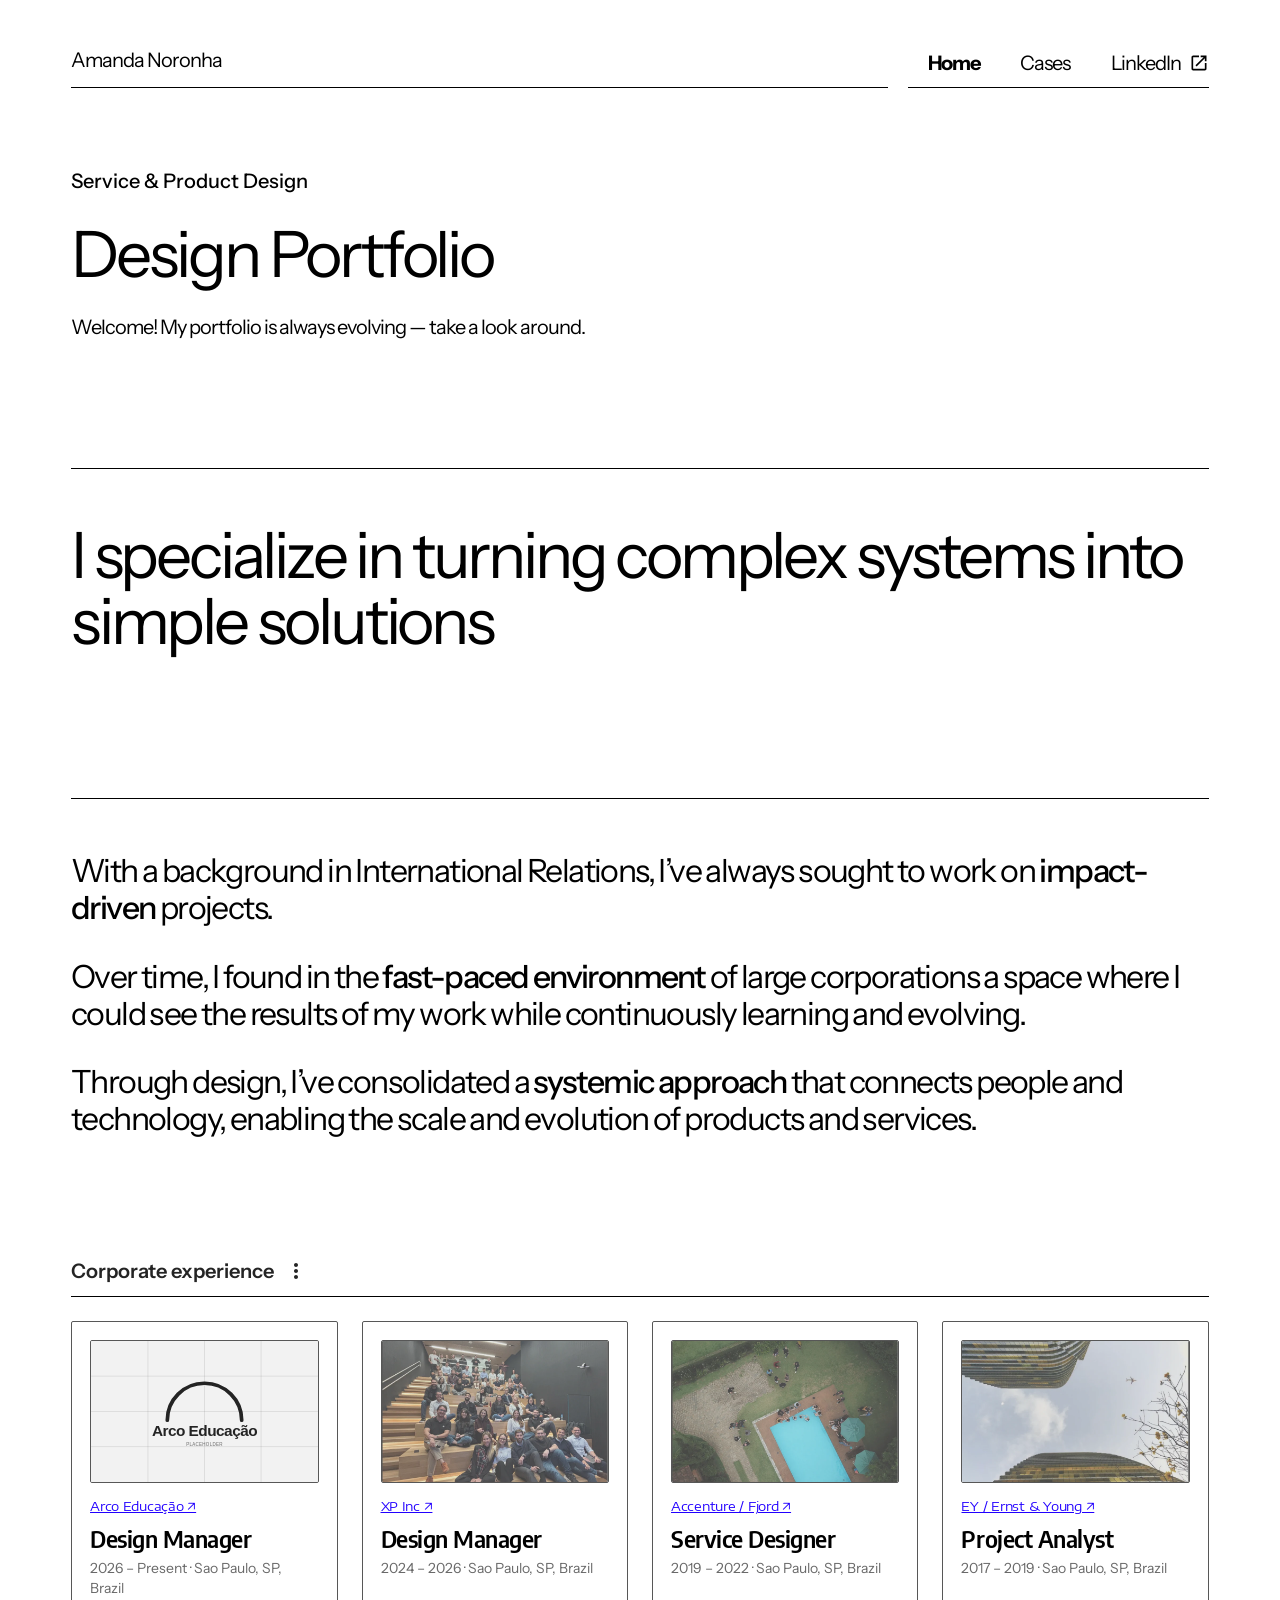
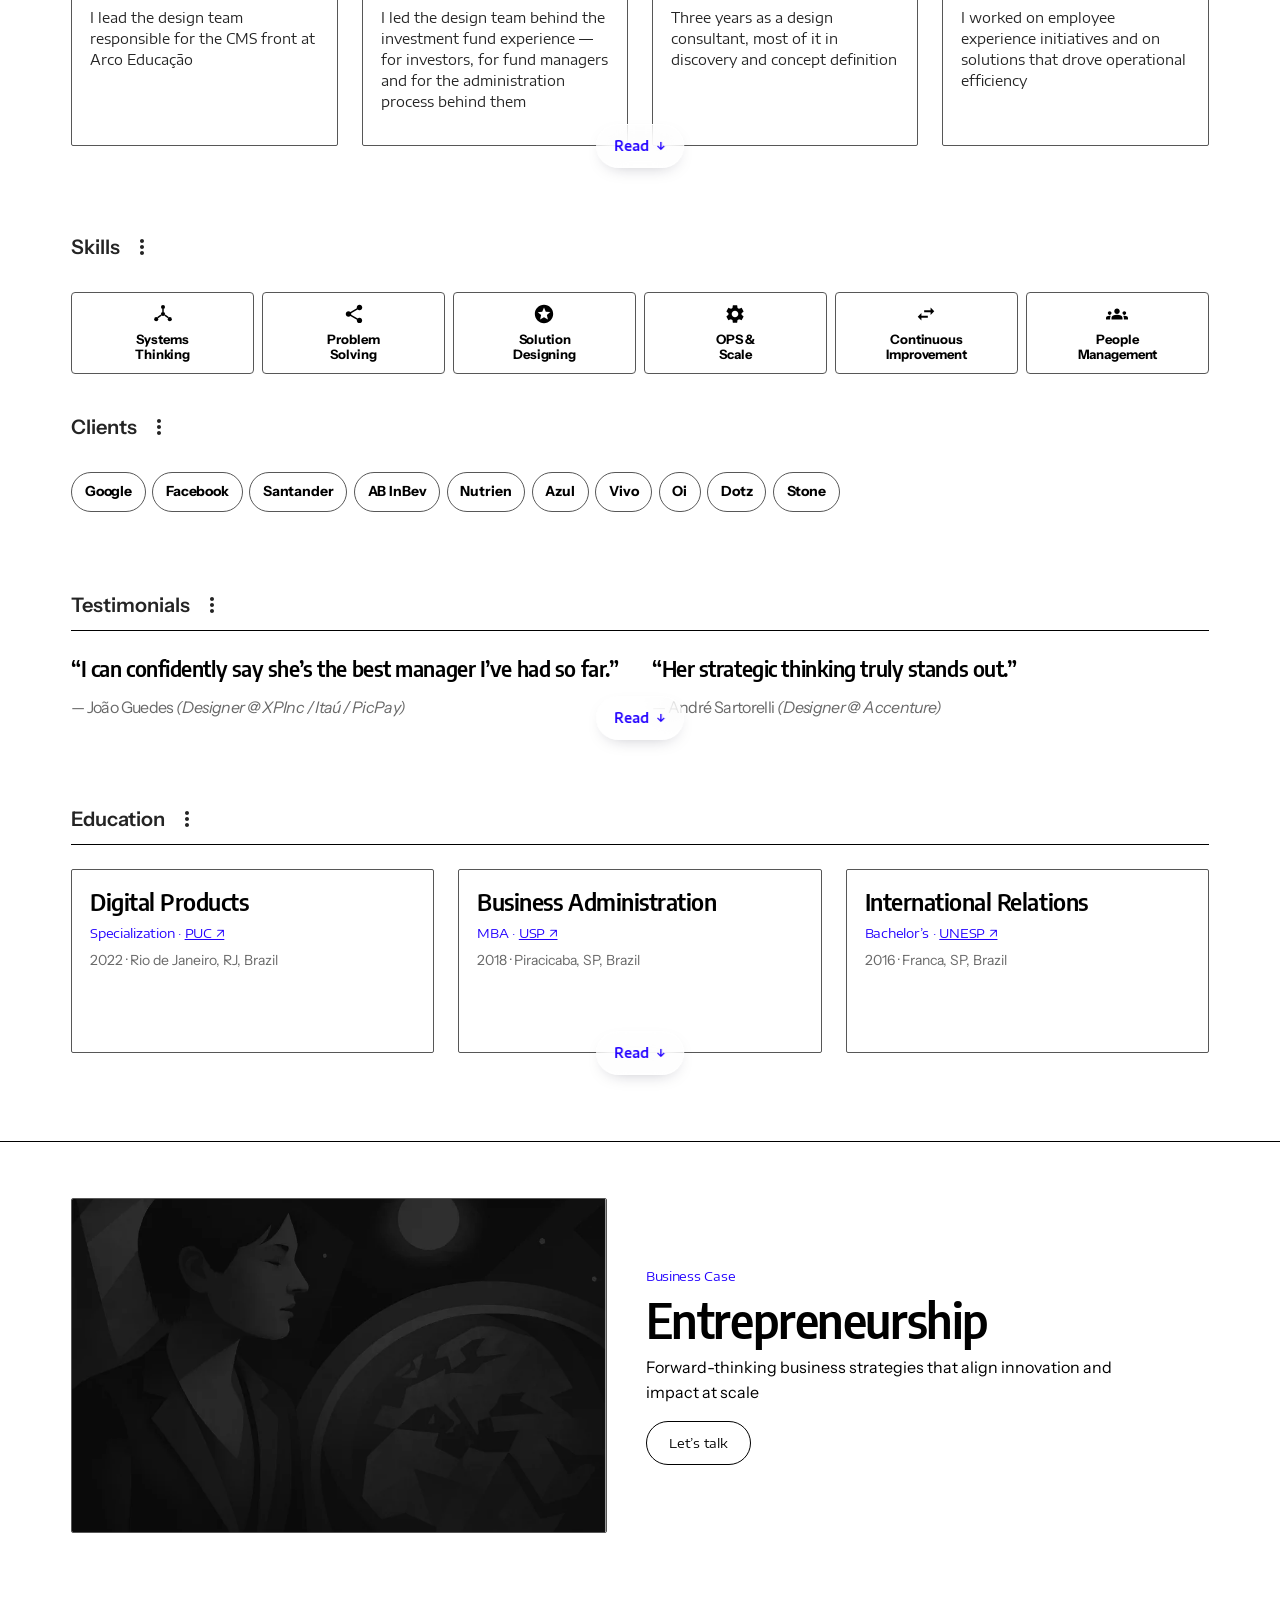
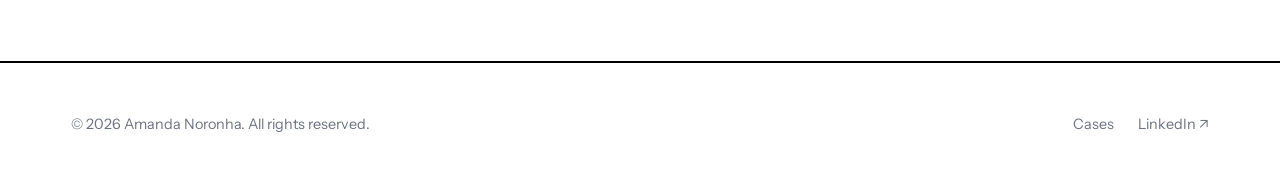
==== commit dd9df23c: "Case em duas colunas no desktop, faixa You are in removida, contador 00/00, ano automatico e blur po" ====
--- a/index.html
+++ b/index.html
@@ -59,55 +59,6 @@
 <h2 class="intro__statement">I specialize in turning complex systems into simple solutions</h2>
 </div>
 </section>
-<!-- ---------- Featured work ---------- -->
-<section aria-labelledby="featured-work" class="shell stack">
-<div class="mod__h">
-<h2 class="eyebrow" id="featured-work">Featured work <svg aria-hidden="true" class="icon" focusable="false" viewbox="0 0 24 24"><path d="M12 8c1.1 0 2-.9 2-2s-.9-2-2-2-2 .9-2 2 .9 2 2 2zm0 2c-1.1 0-2 .9-2 2s.9 2 2 2 2-.9 2-2-.9-2-2-2zm0 6c-1.1 0-2 .9-2 2s.9 2 2 2 2-.9 2-2-.9-2-2-2z" fill="currentColor"></path></svg></h2>
-<p class="mod__c"><b>01</b> / <i>00</i></p>
-</div>
-<ul aria-label="Featured work" class="rail rail--compact" data-rail="" style="--rail-cols:3">
-<li><article class="card">
-<div class="card__media">
-<img alt="Abstract illustration of a person withdrawing money from an ATM" height="662" loading="lazy" src="assets/img/home-cash-out.webp" width="854"/>
-</div>
-<div class="card__info">
-<h3 class="card__title"><a href="case-cash-out.html">Cash-out experience</a></h3>
-<!-- v3: texto provisório escrito no tom dos outros cards — revisar -->
-<p class="card__desc">A mobile cash-out journey rebuilt around the three pain points behind 40% of fund-related contacts</p>
-</div>
-<div class="card__details">
-<p class="card__tag">Service Design</p>
-<a class="card__cta" href="case-cash-out.html">See case</a>
-</div>
-</article></li>
-<li><article class="card">
-<div class="card__media">
-<img alt="Abstract drawing of a corporate building where large financial transactions take place" height="662" loading="lazy" src="assets/img/home-transaction-flows.webp" width="854"/>
-</div>
-<div class="card__info">
-<h3 class="card__title"><a href="case-transaction-flows.html">Transaction flows</a></h3>
-<p class="card__desc">Four mobile templates that cut some flows from eight steps to three — and lifted conversion by 14%</p>
-</div>
-<div class="card__details">
-<p class="card__tag">UX / UI</p>
-<a class="card__cta" href="case-transaction-flows.html">See case</a>
-</div>
-</article></li>
-<li><article class="card">
-<div class="card__media">
-<img alt="Abstract illustration of an entrepreneurial figure looking at Earth from space" height="662" loading="lazy" src="assets/img/home-entrepreneurship.webp" width="854"/>
-</div>
-<div class="card__info">
-<h3 class="card__title">Entrepreneurship</h3>
-<p class="card__desc">Forward-thinking business strategies that align innovation and impact at scale</p>
-</div>
-<div class="card__details">
-<p class="card__tag">Business Case</p>
-<a class="card__cta" href="https://www.linkedin.com/in/amanda-noronha/" rel="noopener" target="_blank">Let’s talk</a>
-</div>
-</article></li></ul>
-<div aria-hidden="true" class="rail__bar"><span></span></div>
-</section>
 <!-- ---------- Sobre ---------- -->
 <section class="shell">
 <div class="intro intro--tight">
@@ -125,31 +76,31 @@
 <h2 class="eyebrow" id="experience">Corporate experience <svg aria-hidden="true" class="icon" focusable="false" viewbox="0 0 24 24"><path d="M12 8c1.1 0 2-.9 2-2s-.9-2-2-2-2 .9-2 2 .9 2 2 2zm0 2c-1.1 0-2 .9-2 2s.9 2 2 2 2-.9 2-2-.9-2-2-2zm0 6c-1.1 0-2 .9-2 2s.9 2 2 2 2-.9 2-2-.9-2-2-2z" fill="currentColor"></path></svg></h2>
 <p class="mod__c"><b>01</b> / <i>00</i></p>
 </div>
-<ul aria-label="Corporate experience" class="rail" data-rail="">
+<ul aria-label="Corporate experience" class="rail" data-rail=""><li><article class="ncard">
+<div class="ncard__media"><img alt="Placeholder with the Arco Educação name" height="534" loading="lazy" src="assets/img/home-arco.svg" width="854"/></div>
+<p class="ncard__tag"><a href="https://www.arcoeducacao.com.br/" rel="noopener" target="_blank">Arco Educação ↗</a></p>
+<h3 class="ncard__t">Design Manager</h3>
+<p class="ncard__m">2026 – Present · Sao Paulo, SP, Brazil</p>
+<p class="ncard__lead">I lead the design team responsible for the CMS front at Arco Educação</p>
+<div class="ncard__body"><ul class="ncard__list">
+<li>The front covers the <strong>pedagogical and editorial creation</strong> of the group’s brands</li>
+<li>My focus is the production experience and the <strong>points of contact between people and AI</strong></li>
+</ul></div></article></li>
 <li>
 <article class="ncard"><div class="ncard__media"><img alt="The XP Inc design team gathered on the office stairs" height="662" loading="lazy" src="assets/img/home-xp.webp" width="854"/></div>
 <p class="ncard__tag"><a href="https://www.xpinc.com/" rel="noopener" target="_blank">XP Inc ↗</a></p>
 <h3 class="ncard__t">Design Manager</h3>
-<p class="ncard__m">Jan 2024 – Present · Sao Paulo, SP, Brazil</p>
-<p class="ncard__lead">I lead the design team behind the investment fund experience — where I started as a design manager</p><div class="ncard__body"><ul class="ncard__list"><li>I was responsible for overseeing the design team <strong>focused on building the end-to-end experience for investors and managers of investment funds</strong></li>
-<li>I support the professional growth of my team, and ensure <strong>quality and consistency across experiences</strong></li>
-<li>Also, I help articulate cross-product initiatives and foster efforts that strengthen <strong>design as a strategic discipline</strong></li></ul></div>
-</article>
-</li>
-<li>
-<article class="ncard"><div class="ncard__media"><img alt="The XP Inc design team gathered on the office stairs" height="662" loading="lazy" src="assets/img/home-xp.webp" width="854"/></div>
-<p class="ncard__tag"><a href="https://www.xpinc.com/" rel="noopener" target="_blank">XP Inc ↗</a></p>
-<h3 class="ncard__t">Service &amp; Product Designer</h3>
-<p class="ncard__m">Aug 2022 – Jun 2024 · Sao Paulo, SP, Brazil</p>
-<p class="ncard__lead">I developed <strong>solutions that optimized fund managers’ daily workflows</strong> and the fund administration process behind them</p><div class="ncard__body"><ul class="ncard__list">
-<li>Also, I helped to define the company <strong>design discipline framework</strong>, aiming to improve efficiency and documentation quality and to promote shared practices across squads</li></ul></div>
+<p class="ncard__m">2024 – 2026 · Sao Paulo, SP, Brazil</p>
+<p class="ncard__lead">I led the design team behind the investment fund experience — for investors, for fund managers and for the administration process behind them</p><div class="ncard__body"><ul class="ncard__list"><li>I oversaw the design team <strong>focused on building the end-to-end experience for investors and managers of investment funds</strong></li>
+<li>I supported the professional growth of my team and ensured <strong>quality and consistency across experiences</strong></li>
+<li>I also articulated cross-product initiatives and fostered efforts that strengthened <strong>design as a strategic discipline</strong></li></ul></div>
 </article>
 </li>
 <li>
 <article class="ncard"><div class="ncard__media"><img alt="Aerial view of an Accenture team offsite, people gathered in a circle on the lawn" height="662" loading="lazy" src="assets/img/home-accenture.webp" width="854"/></div>
 <p class="ncard__tag"><a href="https://www.accenture.com/" rel="noopener" target="_blank">Accenture / Fjord ↗</a></p>
 <h3 class="ncard__t">Service Designer</h3>
-<p class="ncard__m">Nov 2019 – Aug 2022 · Sao Paulo, SP, Brazil</p>
+<p class="ncard__m">2019 – 2022 · Sao Paulo, SP, Brazil</p>
 <p class="ncard__lead">Three years as a design consultant, most of it in discovery and concept definition</p><div class="ncard__body"><ul class="ncard__list"><li>As a consultant, I worked on projects for major <strong>clients across different industries</strong></li>
 <li>This phase of my career was essential to building a solid foundation in design, as it allowed me to <strong>work end-to-end</strong>, from research and strategy to service and product delivery</li>
 <li>It also sharpened my ability to quickly understand <strong>diverse business contexts</strong>, facilitate co-creation processes, and tailor solutions to the unique needs of each client</li></ul></div>
@@ -159,7 +110,7 @@
 <article class="ncard"><div class="ncard__media"><img alt="Looking up between two office towers in São Paulo, a plane crossing the sky" height="662" loading="lazy" src="assets/img/home-ey.webp" width="854"/></div>
 <p class="ncard__tag"><a href="https://www.ey.com/" rel="noopener" target="_blank">EY / Ernst &amp; Young ↗</a></p>
 <h3 class="ncard__t">Project Analyst</h3>
-<p class="ncard__m">Sep 2017 – Nov 2019 · Sao Paulo, SP, Brazil</p>
+<p class="ncard__m">2017 – 2019 · Sao Paulo, SP, Brazil</p>
 <p class="ncard__lead">I worked on employee experience initiatives and on solutions that drove operational efficiency</p><div class="ncard__body"><ul class="ncard__list"><li>I began my corporate career as a tax services trainee and gradually shifted my focus toward <strong>design and tech-driven problem solving</strong></li>
 <li>As part of my MBA final project and during my time at EY, I created a <strong>journey-based solution</strong> to boost delivery effectiveness by aligning capabilities, project scope, and the geographic dynamics between clients and delivery teams</li></ul></div>
 </article>
@@ -174,7 +125,7 @@
 <div class="band__col">
 <h2 class="eyebrow" id="skills">Skills <svg aria-hidden="true" class="icon" focusable="false" viewbox="0 0 24 24"><path d="M12 8c1.1 0 2-.9 2-2s-.9-2-2-2-2 .9-2 2 .9 2 2 2zm0 2c-1.1 0-2 .9-2 2s.9 2 2 2 2-.9 2-2-.9-2-2-2zm0 6c-1.1 0-2 .9-2 2s.9 2 2 2 2-.9 2-2-.9-2-2-2z" fill="currentColor"></path></svg></h2>
 <ul class="tiles">
-<li class="tile">Systems<br/>Thinking</li>
+<li class="tile"><svg aria-hidden="true" class="icon" focusable="false" viewbox="0 0 24 24"><g fill="none" stroke="currentColor" stroke-linecap="round" stroke-width="1.6"><path d="M12 6.6v3.1M9.6 13.6l-3 2.1M14.4 13.6l3 2.1"></path></g><g fill="currentColor"><circle cx="12" cy="12" r="2.3"></circle><circle cx="12" cy="4.4" r="2.2"></circle><circle cx="4.6" cy="17.6" r="2.2"></circle><circle cx="19.4" cy="17.6" r="2.2"></circle></g></svg>Systems<br/>Thinking</li>
 <li class="tile"><svg aria-hidden="true" class="icon" focusable="false" viewbox="0 0 24 24"><path d="M18 16.08c-.76 0-1.44.3-1.96.77L8.91 12.7c.05-.23.09-.46.09-.7s-.04-.47-.09-.7l7.05-4.11c.54.5 1.25.81 2.04.81 1.66 0 3-1.34 3-3s-1.34-3-3-3-3 1.34-3 3c0 .24.04.47.09.7L8.04 9.81C7.5 9.31 6.79 9 6 9c-1.66 0-3 1.34-3 3s1.34 3 3 3c.79 0 1.5-.31 2.04-.81l7.12 4.16c-.05.21-.08.43-.08.65 0 1.61 1.31 2.92 2.92 2.92s2.92-1.31 2.92-2.92-1.31-2.92-2.92-2.92z" fill="currentColor"></path></svg>
           Problem<br/>Solving</li>
 <li class="tile"><svg aria-hidden="true" class="icon" focusable="false" viewbox="0 0 24 24"><path d="M12 2C6.48 2 2 6.48 2 12s4.48 10 10 10 10-4.48 10-10S17.52 2 12 2zm4.24 16L12 15.45 7.77 18l1.12-4.81-3.73-3.23 4.92-.42L12 5l1.94 4.53 4.92.42-3.73 3.23L16.24 18z" fill="currentColor"></path></svg>
@@ -234,8 +185,7 @@
 <ul aria-label="Education" class="rail" data-rail="">
 <li>
 <article class="ncard">
-<p class="ncard__tag"><a href="https://www.puc-rio.br/" rel="noopener" target="_blank">PUC ↗</a> · Specialization</p>
-<h3 class="ncard__t">Digital Products</h3>
+<h3 class="ncard__t">Digital Products</h3><p class="ncard__tag">Specialization · <a href="https://www.puc-rio.br/" rel="noopener" target="_blank">PUC ↗</a></p>
 <p class="ncard__m">2022 · Rio de Janeiro, RJ, Brazil</p>
 <div class="ncard__body"><ul class="ncard__list"><li>Handpicked by Accenture leadership, I took part in a specialization program focused on <strong>product management, development, and metrics</strong></li>
 <li>Our instructors were industry experts with strong technical foundations and a proven track record in developing and <strong>scaling digital products</strong></li></ul></div>
@@ -243,8 +193,7 @@
 </li>
 <li>
 <article class="ncard">
-<p class="ncard__tag"><a href="https://www5.usp.br/" rel="noopener" target="_blank">USP ↗</a> · MBA</p>
-<h3 class="ncard__t">Business Administration</h3>
+<h3 class="ncard__t">Business Administration</h3><p class="ncard__tag">MBA · <a href="https://www5.usp.br/" rel="noopener" target="_blank">USP ↗</a></p>
 <p class="ncard__m">2018 · Piracicaba, SP, Brazil</p>
 <div class="ncard__body"><ul class="ncard__list"><li>This postgraduate program was instrumental in my transition from the public to the private sector, equipping me with the <strong>tools to navigate new business environments</strong></li>
 <li>My final project, developed alongside my work as a consultant at EY, focused on employee experience and later became part of a broader initiative within the company, playing a key role in solidifying <strong>my shift toward design and strategy</strong></li></ul></div>
@@ -252,8 +201,7 @@
 </li>
 <li>
 <article class="ncard">
-<p class="ncard__tag"><a href="https://www2.unesp.br/" rel="noopener" target="_blank">UNESP ↗</a> · Bachelor’s</p>
-<h3 class="ncard__t">International Relations</h3>
+<h3 class="ncard__t">International Relations</h3><p class="ncard__tag">Bachelor’s · <a href="https://www2.unesp.br/" rel="noopener" target="_blank">UNESP ↗</a></p>
 <p class="ncard__m">2016 · Franca, SP, Brazil</p>
 <div class="ncard__body"><ul class="ncard__list"><li>My degree in International Relations gave me a way of looking at complexity — at <strong>human dynamics and global systems</strong></li>
 <li>It gave me a foundation in <strong>critical thinking</strong> that I still use to read complex scenarios and turn them into something people can act on.</li></ul></div>
@@ -261,13 +209,21 @@
 </li>
 </ul>
 <div aria-hidden="true" class="rail__bar"><span></span></div>
+</section><section aria-labelledby="entrepreneurship" class="shell closing">
+<div class="closing__media"><img alt="Abstract illustration of an entrepreneurial figure looking at Earth from space" height="662" loading="lazy" src="assets/img/home-entrepreneurship.webp" width="854"/></div>
+<div class="closing__b">
+<p class="closing__tag">Business Case</p>
+<h2 class="closing__t" id="entrepreneurship">Entrepreneurship</h2>
+<p class="closing__d">Forward-thinking business strategies that align innovation and impact at scale</p>
+<a class="closing__cta" href="https://www.linkedin.com/in/amanda-noronha/" rel="noopener" target="_blank">Let’s talk</a>
+</div>
 </section>
 </div>
 </main>
 <!-- ============================ FOOTER ============================ -->
 <footer class="footer">
 <div class="shell footer__inner">
-<p>© 2026 Amanda Noronha. All rights reserved. <span class="footer__upd">Last updated · August 2026</span></p>
+<p>© <span class="footer__y">2026</span> Amanda Noronha. All rights reserved.</p>
 <p class="footer__links">
 <a href="cases.html">Cases</a>
 <a href="https://www.linkedin.com/in/amanda-noronha/" rel="noopener" target="_blank">LinkedIn ↗</a>
--- a/assets/css/styles.css
+++ b/assets/css/styles.css
@@ -1558,7 +1558,10 @@
    linha em qualquer corpo razoável. Três colunas resolvem sem encolher a
    tipografia. Acima de 75em volta ao número declarado na seção. */
 @media (min-width: 62em) and (max-width: 74.99em) {
-  .rail[aria-label="Corporate experience"] {
+  /* nessa faixa a coluna fica com ~220px de texto: estreita demais para
+     “Service & Product Designer” e para a linha de método dos cases */
+  .rail[aria-label="Corporate experience"],
+  .rail--cases {
     grid-template-columns: repeat(2, minmax(0, 1fr));
   }
 }
@@ -1604,15 +1607,398 @@
 .quote .ncard__body { margin-top: .75rem; }
 .quote .ncard__body p + p { margin-top: .6rem; }
 
-/* V13 — a data de atualização no rodapé.
-   O hero diz que o portfólio está sempre evoluindo; a data é a prova disso. */
-.footer__upd {
+/* V18 — o ano do rodapé se escreve sozinho.
+   Sai a data por extenso: o mês envelhecia sozinho e ninguém o atualizava.
+   Fica só o ano, e o JS o acerta a cada carregamento. */
+
+/* =========================================================================
+   V14 — O FECHO DA HOME
+   Featured work saía repetido em duas páginas quase palavra por palavra, e
+   ficou só em Cases. O cartão de Entrepreneurship, que era o único do trio
+   sem case e o único convite do site, virou a seção que encerra a Home —
+   e passa a ser o lugar para onde a leitura converge.
+   ========================================================================= */
+.closing {
+  display: grid;
+  gap: clamp(1.25rem, .8rem + 2vw, 2.5rem);
+  align-items: center;
+  padding-top: clamp(2rem, 1rem + 4vw, 3.5rem);
+  border-top: var(--hair) solid var(--c-black);
+}
+@media (min-width: 48em) {
+  .closing { grid-template-columns: minmax(0, 1fr) minmax(0, 1.05fr); }
+}
+.closing__media {
+  aspect-ratio: 16 / 10;
+  background: var(--c-surface-alt);
+  border: var(--hair) solid var(--c-divider);
+  border-radius: var(--r-xs);
+  overflow: hidden;
+}
+.closing__media img { width: 100%; height: 100%; object-fit: cover; display: block; }
+.closing__b { display: flex; flex-direction: column; align-items: flex-start; gap: .6rem; }
+.closing__tag {
+  font-family: var(--f-card-body);
+  font-size: var(--t-micro);
+  letter-spacing: -.02em;
+  color: var(--c-accent);
+}
+.closing__t {
+  font-family: var(--f-condensed);
+  font-weight: 600;
+  font-size: clamp(1.75rem, 1.3rem + 2.2vw, 3rem);
+  line-height: 1.05;
+  letter-spacing: -.03em;
+}
+.closing__d {
+  font-size: var(--t-body);
+  line-height: 1.55;
+  max-width: 46ch;
+}
+.closing__cta {
+  margin-top: .4rem;
+  min-height: var(--tap);
+  display: inline-flex;
+  align-items: center;
+  padding: .7rem 1.4rem;
+  border: var(--hair) solid var(--c-black);
+  border-radius: var(--r-pill);
+  font-family: var(--f-card-body);
+  font-size: var(--t-micro);
+  letter-spacing: -.02em;
+  text-decoration: none;
+  color: var(--c-black);
+  transition: background-color var(--dur) var(--ease), color var(--dur) var(--ease);
+}
+.closing__cta:hover, .closing__cta:focus-visible { background: var(--c-black); color: var(--c-white); }
+
+/* =========================================================================
+   V15 — O CARTÃO DE DESTAQUE PASSA A MOSTRAR PROVA
+   Antes ele trazia quatro informações de doze que a página do case tem.
+   Agora traz a legenda do artefato, o método em três palavras e o número
+   mais forte — o que a pessoa precisa para decidir se clica.
+   ========================================================================= */
+.pcard__cap {
   display: block;
-  margin-top: .15rem;
   font-family: var(--f-card-body);
   font-size: var(--t-micro);
   color: var(--c-muted);
-}
-@media (min-width: 48em) {
-  .footer__upd { display: inline; margin-top: 0; margin-left: .6rem; }
-}
+  letter-spacing: -.02em;
+}
+.pcard__met {
+  display: flex;
+  align-items: center;
+  flex-wrap: wrap;
+  gap: .4rem;
+  font-family: var(--f-card-body);
+  font-size: var(--t-micro);
+  letter-spacing: -.02em;
+}
+.pcard__met b { font-weight: 500; color: var(--c-ink); }
+.pcard__met i { font-style: normal; color: var(--c-line); }
+.pcard__num {
+  display: inline-flex;
+  align-items: baseline;
+  gap: .35rem;
+  font-family: var(--f-card-body);
+  font-size: var(--t-micro);
+  color: var(--c-muted);
+  letter-spacing: -.02em;
+}
+.pcard__num b {
+  font-family: var(--f-condensed);
+  font-weight: 600;
+  font-size: clamp(1.25rem, 1.1rem + .6vw, 1.5rem);
+  letter-spacing: -.03em;
+  color: var(--c-black);
+  line-height: 1;
+}
+/* o clique no cartão é um só e leva ao case; a ampliação existe lá dentro */
+
+/* -------------------------------------------------------------------------
+   V15.1 — a linha de relacionados no fim de cada case
+   ------------------------------------------------------------------------- */
+.related {
+  padding-block: clamp(1.25rem, .8rem + 1.6vw, 2rem);
+  border-top: var(--hair) solid var(--c-divider);
+}
+.related__rot {
+  display: block;
+  font-family: var(--f-card-body);
+  font-size: var(--t-micro);
+  color: var(--c-muted);
+  letter-spacing: -.02em;
+  margin-bottom: .35rem;
+}
+.related__l {
+  display: flex;
+  align-items: center;
+  flex-wrap: wrap;
+  gap: .55rem;
+  font-size: var(--t-meta);
+  letter-spacing: -.02em;
+}
+.related__l a { color: var(--c-accent); text-decoration: none; border-bottom: var(--hair) solid currentColor; }
+.related__l a:hover, .related__l a:focus-visible { color: var(--c-black); }
+.related__l span[aria-hidden] { color: var(--c-line); }
+.related__y { color: var(--c-muted); }
+
+/* V15.3 — a faixa "You are in" saiu; a barra de leitura do topo já marca a posição. */
+
+/* o cartão sem número guarda o lugar: a linha de status dos quatro
+   continua na mesma altura, e o vazio do MGM diz o que ele é */
+.pcard__num--vazio { visibility: hidden; }
+/* o vazio reproduz as duas caixas de linha do número que substitui:
+   a grande do algarismo e a pequena do rótulo */
+.pcard__num--vazio b::after  { content: "\00a0"; }
+.pcard__num--vazio::after    { content: "\00a0"; }
+
+/* =========================================================================
+   V16 — A PÁGINA DE CASE EM UM CABEÇALHO SÓ
+   A coluna fixa à esquerda mantinha cinco campos empilhados enquanto as
+   provas rolavam ao lado, e o título ficava com margem diferente das
+   imagens. Agora tudo o que descreve o projeto vive num cabeçalho enxuto,
+   e o processo corre embaixo, na largura inteira.
+   ========================================================================= */
+.casehead {
+  display: flex;
+  flex-direction: column;
+  align-items: flex-start;
+  gap: .75rem;
+  padding-block: clamp(1rem, .7rem + 1.4vw, 1.75rem) clamp(1.5rem, 1rem + 2vw, 2.5rem);
+}
+.casehead__nav {
+  display: grid;
+  grid-template-columns: 1fr auto 1fr;
+  align-items: center;
+  gap: .75rem;
+  width: 100%;
+}
+/* sem isto os dois links esticam para preencher a coluna e o "Next case"
+   fica colado no contador em vez de na borda direita, no desktop */
+.casehead__back { justify-self: start; }
+.casehead__next { justify-self: end; }
+.casehead__next {
+  min-height: var(--tap);
+  display: inline-flex;
+  align-items: center;
+  font-family: var(--f-card-body);
+  font-size: var(--t-micro);
+  letter-spacing: -.02em;
+  color: var(--c-accent);
+  text-decoration: none;
+  touch-action: manipulation;
+  text-align: right;
+}
+.casehead__next:hover, .casehead__next:focus-visible { color: var(--c-black); }
+
+.casehead__back {
+  min-height: var(--tap);
+  display: inline-flex;
+  align-items: center;
+  font-family: var(--f-card-body);
+  font-size: var(--t-micro);
+  letter-spacing: -.02em;
+  color: var(--c-accent);
+  text-decoration: none;
+  touch-action: manipulation;
+}
+.casehead__back:hover, .casehead__back:focus-visible { color: var(--c-black); }
+/* V18.1 — o contador entrou na linha de navegação, entre voltar e avançar.
+   Solto acima do título, ele repetia posição longe dos controles de posição.
+   Três colunas — laterais iguais, meio do tamanho do número — deixam o
+   contador opticamente centrado mesmo com rótulos de larguras diferentes. */
+.casehead__n {
+  margin: 0;
+  text-align: center;
+  font-family: var(--f-card-body);
+  font-size: var(--t-micro);
+  letter-spacing: -.02em;
+  color: var(--c-muted);
+  font-variant-numeric: tabular-nums;
+  white-space: nowrap;
+}
+.casehead__t {
+  font-family: var(--f-condensed);
+  font-weight: 600;
+  font-size: clamp(2rem, 1.4rem + 3vw, 4rem);
+  line-height: 1.03;
+  letter-spacing: -.03em;
+  max-width: 18ch;
+}
+.casehead__meta {
+  display: flex;
+  align-items: center;
+  flex-wrap: wrap;
+  gap: .5rem;
+  font-size: var(--t-meta);
+  letter-spacing: -.02em;
+  color: var(--c-ink);
+}
+.casehead__meta a { color: var(--c-accent); text-decoration: none; border-bottom: var(--hair) solid currentColor; }
+.casehead__meta a:hover, .casehead__meta a:focus-visible { color: var(--c-black); }
+.casehead__meta span[aria-hidden] { color: var(--c-line); }
+/* o status era o único bloco solto do cabeçalho; agora é mais um item da linha */
+.casehead__meta .tag { margin-left: -.1rem; }
+
+.casehead__rot {
+  display: block;
+  font-family: var(--f-card-body);
+  font-size: var(--t-micro);
+  letter-spacing: -.02em;
+  color: var(--c-muted);
+  margin-bottom: .3rem;
+}
+.casehead__f {
+  display: grid;
+  gap: 1rem clamp(1.5rem, 1rem + 3vw, 3rem);
+  width: 100%;
+  margin-top: .5rem;
+  padding-top: 1rem;
+  border-top: var(--hair) solid var(--c-line);
+}
+@media (min-width: 48em) { .casehead__f { grid-template-columns: repeat(2, minmax(0, 1fr)); } }
+.casehead__fi p { font-size: var(--t-meta); line-height: 1.5; max-width: 52ch; }
+
+/* Results com a mesma forma das tiles de Skills */
+.results { width: 100%; margin-top: .5rem; }
+.casehead:has(.results) { padding-bottom: clamp(.75rem, .5rem + 1vw, 1.25rem); }
+.results__l {
+  display: grid;
+  grid-template-columns: repeat(auto-fit, minmax(132px, 1fr));
+  gap: .5rem;
+  list-style: none;
+}
+.result {
+  display: flex;
+  flex-direction: column;
+  align-items: center;
+  justify-content: center;
+  gap: .25rem;
+  min-height: 92px;
+  padding: .75rem .5rem;
+  border: var(--hair) solid var(--c-divider);
+  border-radius: var(--r-sm);
+  background: var(--c-white);
+  text-align: center;
+  font-family: var(--f-card-body);
+  font-size: var(--t-micro);
+  line-height: 1.25;
+  letter-spacing: -.01em;
+  color: var(--c-muted);
+  transition: border-color var(--dur) var(--ease), transform var(--dur) var(--ease);
+}
+.result b {
+  font-family: var(--f-condensed);
+  font-weight: 600;
+  font-size: clamp(1.75rem, 1.4rem + 1.4vw, 2.5rem);
+  line-height: 1;
+  letter-spacing: -.03em;
+  color: var(--c-black);
+}
+.result--txt { font-weight: 600; color: var(--c-black); font-size: var(--t-meta); }
+/* o rótulo cinza nunca passa de duas linhas */
+.result__l {
+  display: -webkit-box;
+  -webkit-line-clamp: 2;
+  -webkit-box-orient: vertical;
+  overflow: hidden;
+}
+.result:hover { border-color: var(--c-black); transform: translateY(-2px); }
+@media (prefers-reduced-motion: reduce) { .result:hover { transform: none; } }
+
+/* o processo agora corre na largura inteira */
+.rows-wrap { padding-bottom: clamp(1.5rem, 1rem + 2vw, 2.5rem); }
+/* sem :has, o recuo vem do próprio bloco de números */
+.results:last-child { margin-bottom: calc(clamp(.75rem, .5rem + 1vw, 1.25rem) * -1); }
+
+/* V16.1 — título, texto e imagem na mesma margem.
+   O texto tinha 1.25rem de recuo que a imagem não tinha. */
+.row__info { padding-inline: 0; }
+.row__note { padding-left: 0; }
+
+/* V16.2 — voltar e próximo, lado a lado e menores */
+.pn--slim { border: 0; background: none; gap: .75rem; grid-template-columns: repeat(2, minmax(0, 1fr)); }
+.pn--slim .pn__i {
+  flex-direction: row;
+  align-items: baseline;
+  gap: .5rem;
+  min-height: var(--tap);
+  padding: .6rem .9rem;
+  border: var(--hair) solid var(--c-divider);
+  border-radius: var(--r-pill);
+}
+.pn--slim .pn__i b {
+  font-family: var(--f-card-body);
+  font-weight: 500;
+  font-size: var(--t-micro);
+  letter-spacing: -.02em;
+}
+.pn--slim .pn__i span { white-space: nowrap; }
+@media (max-width: 47.9375em) {
+  .pn--slim { grid-template-columns: repeat(2, minmax(0, 1fr)); }
+  .pn--slim .pn__i { flex-direction: column; align-items: flex-start; gap: .1rem; padding: .55rem .8rem; border-radius: var(--r-xs); }
+  .pn--slim .pn__i--n { align-items: flex-end; text-align: right; }
+}
+
+/* =========================================================================
+   V17 — A LINHA DE POSIÇÃO, PADRONIZADA
+   Os pontos foram embora: volta a régua fina, com o mesmo respiro em todas
+   as trilhas — antes o espaço vinha do gap do módulo e variava com a tela.
+   ========================================================================= */
+.rail__bar {
+  height: 2px;
+  background: var(--c-line);
+  position: relative;
+  margin-top: .25rem;
+  border-radius: var(--r-pill);
+  overflow: hidden;
+}
+.rail__bar span { border-radius: var(--r-pill); }
+@media (min-width: 62em) { .rail__bar { display: none; } }
+
+/* =========================================================================
+   V19 — A PÁGINA DE CASE NO DESKTOP: TEXTO AO LADO DE TEXTO
+   O protótipo original distribuía a página em duas colunas — de um lado
+   quem, o quê e os números; do outro, o processo. Empilhado, isso vira
+   quatro telas de rolagem no desktop e uma faixa de branco à direita de
+   cada parágrafo: 52 caracteres de texto ocupando 1.200px de largura.
+   Lado a lado, a mesma informação cabe na primeira tela e a leitura passa
+   a ser horizontal, que é como se lê num monitor.
+   Abaixo de 62em nada muda — no celular e no tablet duas colunas seriam
+   duas colunas estreitas demais, e a ordem empilhada já está certa.
+   ====================================================================== */
+.casegrid { display: flex; flex-direction: column; }
+
+@media (min-width: 62em) {
+  .casegrid {
+    display: grid;
+    grid-template-columns: minmax(0, 21rem) minmax(0, 1fr);
+    grid-template-areas: "nav nav" "head rows";
+    column-gap: clamp(2rem, 1rem + 3vw, 3.5rem);
+    align-items: start;
+  }
+  .casegrid > .casehead__nav { grid-area: nav; }
+  .casegrid > .casehead      { grid-area: head; }
+  .casegrid > .rows-wrap     { grid-area: rows; }
+
+  /* a coluna da esquerda acompanha a leitura do processo à direita */
+  .casegrid > .casehead {
+    position: sticky;
+    top: clamp(1.5rem, 1rem + 2vw, 2.5rem);
+    padding-block: 0 0;
+  }
+  /* dentro de 21rem, dois campos lado a lado ficariam com 8 palavras por linha */
+  .casegrid .casehead__f { grid-template-columns: minmax(0, 1fr); }
+  /* o título não precisa mais dos 4rem que só faziam sentido na largura toda */
+  .casegrid .casehead__t { font-size: clamp(2rem, 1.2rem + 1.6vw, 2.75rem); max-width: none; }
+  .casegrid .casehead__fi p { max-width: none; }
+  .casegrid .results__l { grid-template-columns: repeat(2, minmax(0, 1fr)); }
+  .casegrid .rows-wrap { padding-top: 0; }
+  /* a primeira linha do processo alinha com o topo do título, não com a navegação */
+  .casegrid > .rows-wrap { margin-top: 0; }
+}
+
+@media (min-width: 90em) {
+  .casegrid { grid-template-columns: minmax(0, 24rem) minmax(0, 1fr); }
+}
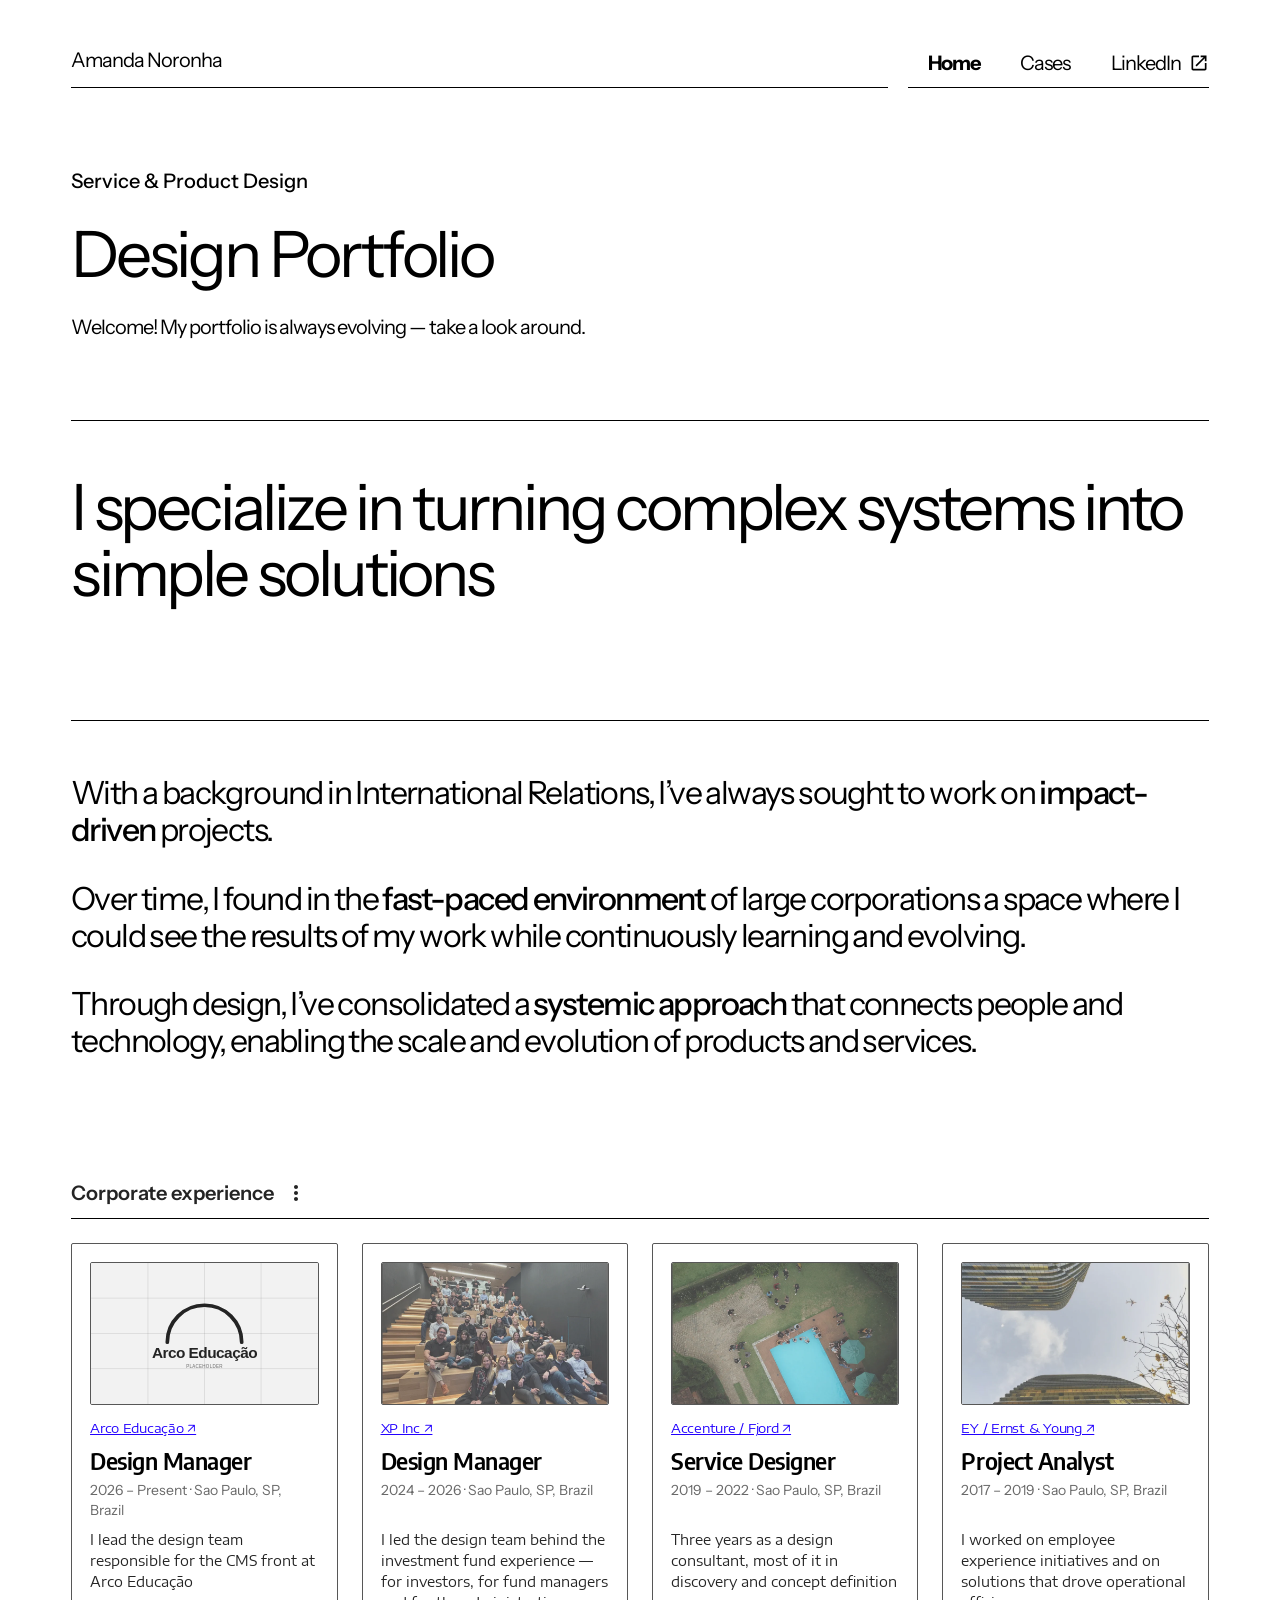
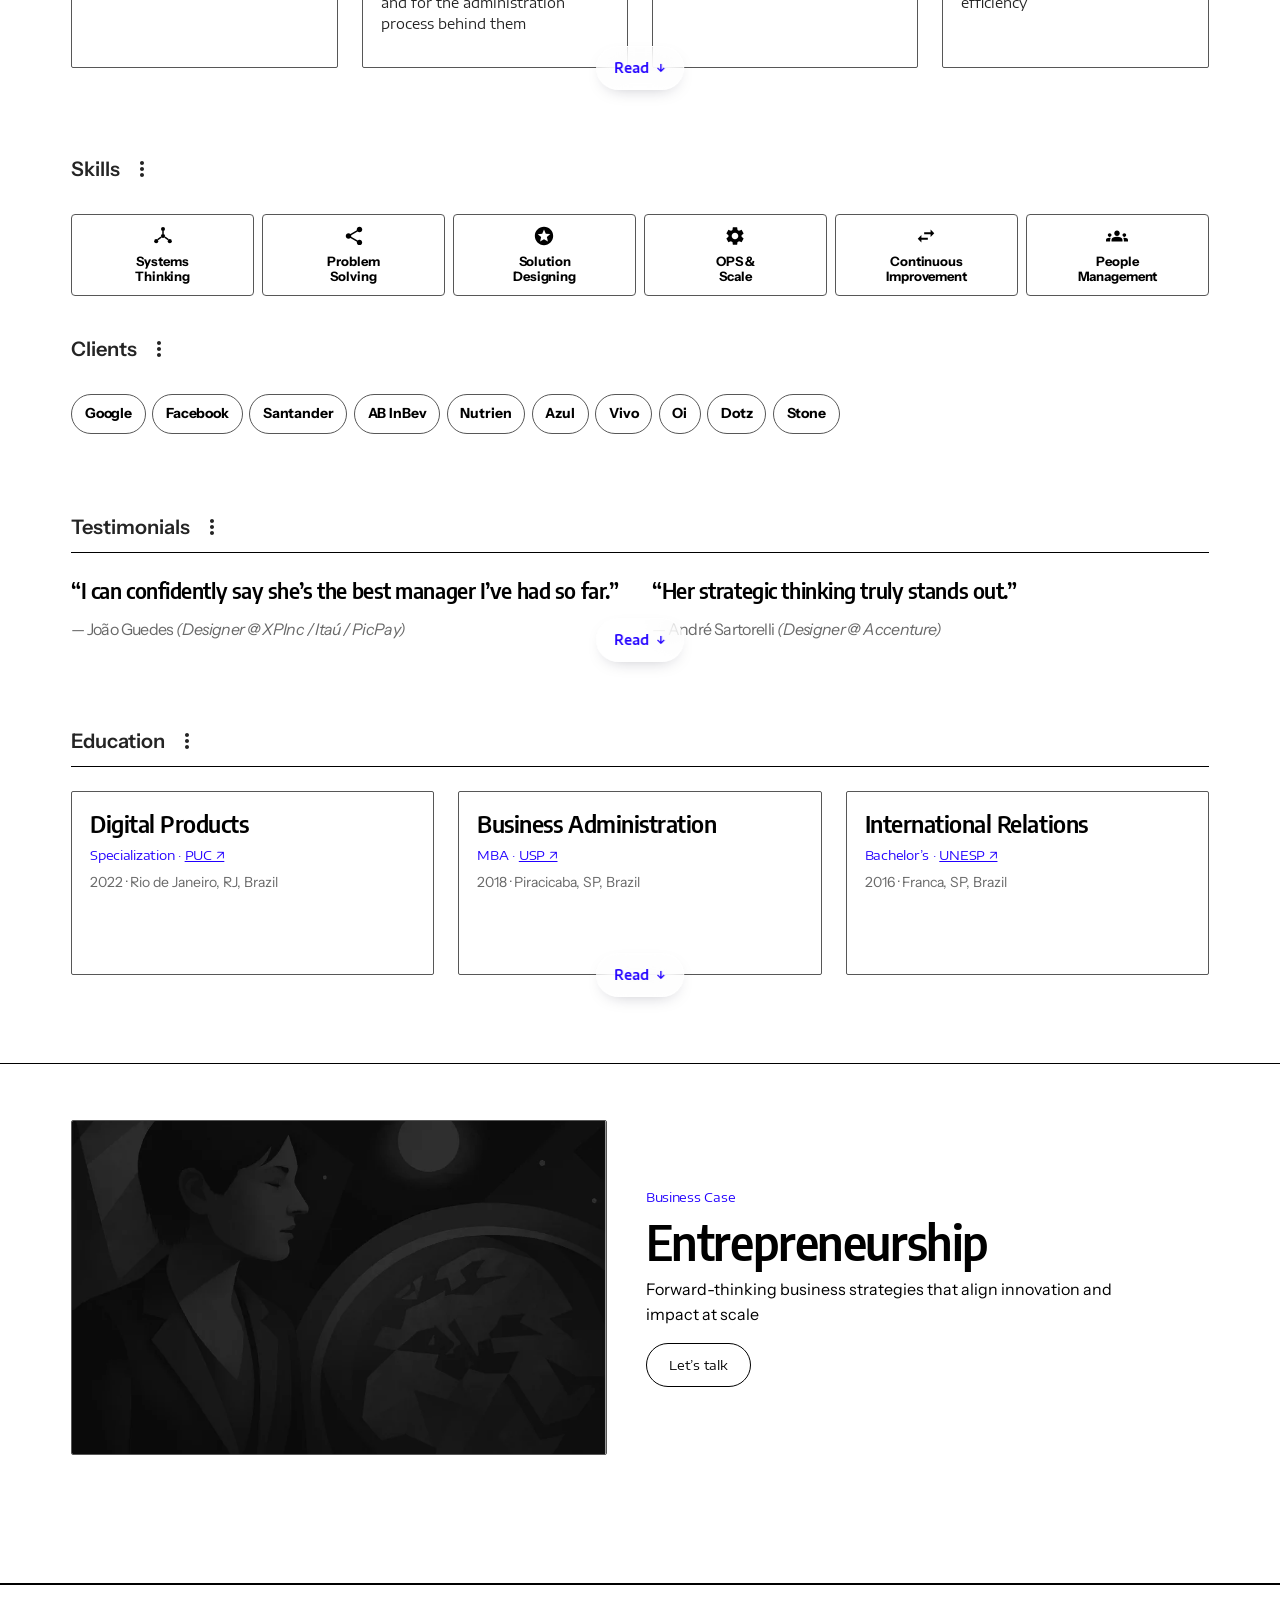
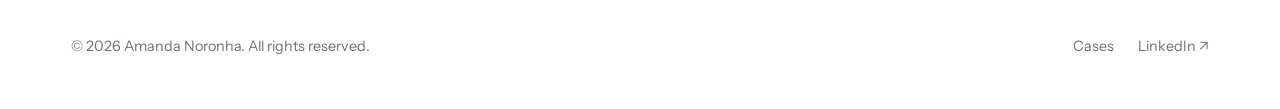
==== commit 25083e1b: "Selo de cache nos assets, cartoes de destaque separados no desktop e dois vaos verticais corrigidos" ====
--- a/index.html
+++ b/index.html
@@ -22,7 +22,7 @@
 <link href="https://fonts.googleapis.com" rel="preconnect"/>
 <link crossorigin="" href="https://fonts.gstatic.com" rel="preconnect"/>
 <link href="https://fonts.googleapis.com/css2?family=DM+Sans:wght@700&amp;family=Encode+Sans+Expanded:wght@400&amp;family=Encode+Sans+Semi+Condensed:wght@600&amp;family=Instrument+Sans:ital,wght@0,400;0,500;0,600;0,700;1,400&amp;display=swap" rel="stylesheet"/>
-<link href="assets/css/styles.css" rel="stylesheet"/>
+<link href="assets/css/styles.css?v=96d263f2" rel="stylesheet"/>
 </head>
 <body>
 <a class="skip-link" href="#main">Skip to content</a>
@@ -231,6 +231,6 @@
 </div>
 </footer>
 <button aria-label="Back to top" class="to-top" hidden="" type="button">↑</button>
-<script src="assets/js/main.js"></script>
+<script src="assets/js/main.js?v=e115dab0"></script>
 </body>
 </html>
--- a/assets/css/styles.css
+++ b/assets/css/styles.css
@@ -1231,16 +1231,10 @@
 /* no desktop a Home volta à grade colada do Figma, sem bordas duplicadas */
 @media (min-width: 62em) {
   .rail .card { border-radius: 0; border-left: 0; border-top: 0; border-bottom: 0; border-right: var(--hair) solid var(--c-divider); }
-  .rail[aria-label="Featured work"], .rail[aria-label="Where I have worked"] {
-    border: var(--hair) solid var(--c-divider);
-    gap: 0;
-  }
-  /* V11.3: o último cartão mantém a borda, só que invisível. Removê-la
-     deixava esse cartão 1px mais largo por dentro — e, com aspect-ratio,
-     a imagem dele ficava meio pixel mais alta que a dos vizinhos, jogando
-     título e descrição para fora do alinhamento da fileira. */
-  .rail[aria-label="Featured work"] > li:last-child .card,
-  .rail[aria-label="Where I have worked"] > li:last-child .card { border-right-color: transparent; }
+  /* V20: a grade colada saiu. "Where I have worked" não existe mais como
+     trilha, e Featured work passou a ter espaço entre os cartões — quatro
+     artefatos densos encostados liam como uma imagem só, quebrada.
+     As regras novas vivem no bloco V20, no fim do arquivo. */
 }
 /* =========================================================================
    V5 — PADRONIZAÇÃO
@@ -2002,3 +1996,59 @@
 @media (min-width: 90em) {
   .casegrid { grid-template-columns: minmax(0, 24rem) minmax(0, 1fr); }
 }
+
+/* =========================================================================
+   V20 — OS CARTÕES DE DESTAQUE NO DESKTOP
+   Em 1512px os quatro cartões ficam com 320px e a imagem com 318×199 — um
+   blueprint de 1388px espremido em 199px de altura. Duas correções, sem
+   mexer no número de colunas:
+
+   1. O recorte deixa de ser pelo centro. Esses artefatos se leem da
+      esquerda para a direita e de cima para baixo: o blueprint começa nas
+      fases 1 e 2, o quadro de oportunidades nas primeiras etapas. Ancorar
+      no canto superior esquerdo faz cada miniatura começar onde o artefato
+      começa, em vez de mostrar uma faixa arbitrária do meio.
+   2. Os cartões ganham espaço entre si. A grade colada do Figma junta as
+      quatro imagens numa faixa contínua, e quatro artefatos densos lado a
+      lado sem respiro leem como uma imagem só, quebrada. Cada cartão passa
+      a ter a própria borda e o próprio espaço.
+   Abaixo de 62em nada muda: no celular é uma trilha de um cartão por vez.
+   ====================================================================== */
+.rail--cases .pcard__media img { object-position: left top; }
+
+@media (min-width: 62em) {
+  .rail--cases {
+    border: 0;
+    gap: clamp(1rem, .5rem + 1.4vw, 1.5rem);
+  }
+  .rail--cases .pcard {
+    border: var(--hair) solid var(--c-divider);
+    border-radius: var(--r-xs);
+    overflow: hidden;
+  }
+  /* a imagem sangra até a borda do cartão e o texto é que ganha recuo:
+     o artefato usa a largura inteira, e o contorno passa a ser do cartão */
+  .rail--cases .pcard__l { padding: 0 0 clamp(1rem, .7rem + 1.4vw, 1.5rem); }
+  .rail--cases .pcard__media { border: 0; border-bottom: var(--hair) solid var(--c-divider); }
+  .rail--cases .pcard__b { padding-inline: clamp(.875rem, .6rem + .8vw, 1.25rem); padding-top: .875rem; }
+}
+
+/* =========================================================================
+   V21 — OS DOIS VÃOS EXAGERADOS DO DESKTOP
+   Medi vão a vão em 390, 768, 1024 e 1512. O ritmo entre seções é um clamp
+   de 44 a 80px e está certo — sobe com a largura, na proporção. Só dois
+   vãos saem da escala no desktop, os dois no topo das páginas:
+
+   · hero → primeiro bloco: 61px no celular, 145px em 1512. É 2,4× o
+     crescimento do resto, e vira uma faixa vazia entre o subtítulo e a
+     linha divisória. Passa a acompanhar o ritmo das seções: 80px.
+   · o respiro depois da frase de abertura (.intro--loose): 33px no celular,
+     72px em 1512 — e ele soma com os 80px da seção seguinte, então viram
+     152px entre "+10 years…" e "Featured work". Cai para 40px.
+
+   Nada muda abaixo de 62em: no celular as duas medidas já estão na escala.
+   ====================================================================== */
+@media (min-width: 62em) {
+  .page { gap: var(--section-gap); }
+  .intro--loose { padding-bottom: clamp(1.5rem, 1rem + 1.4vw, 2.5rem); }
+}
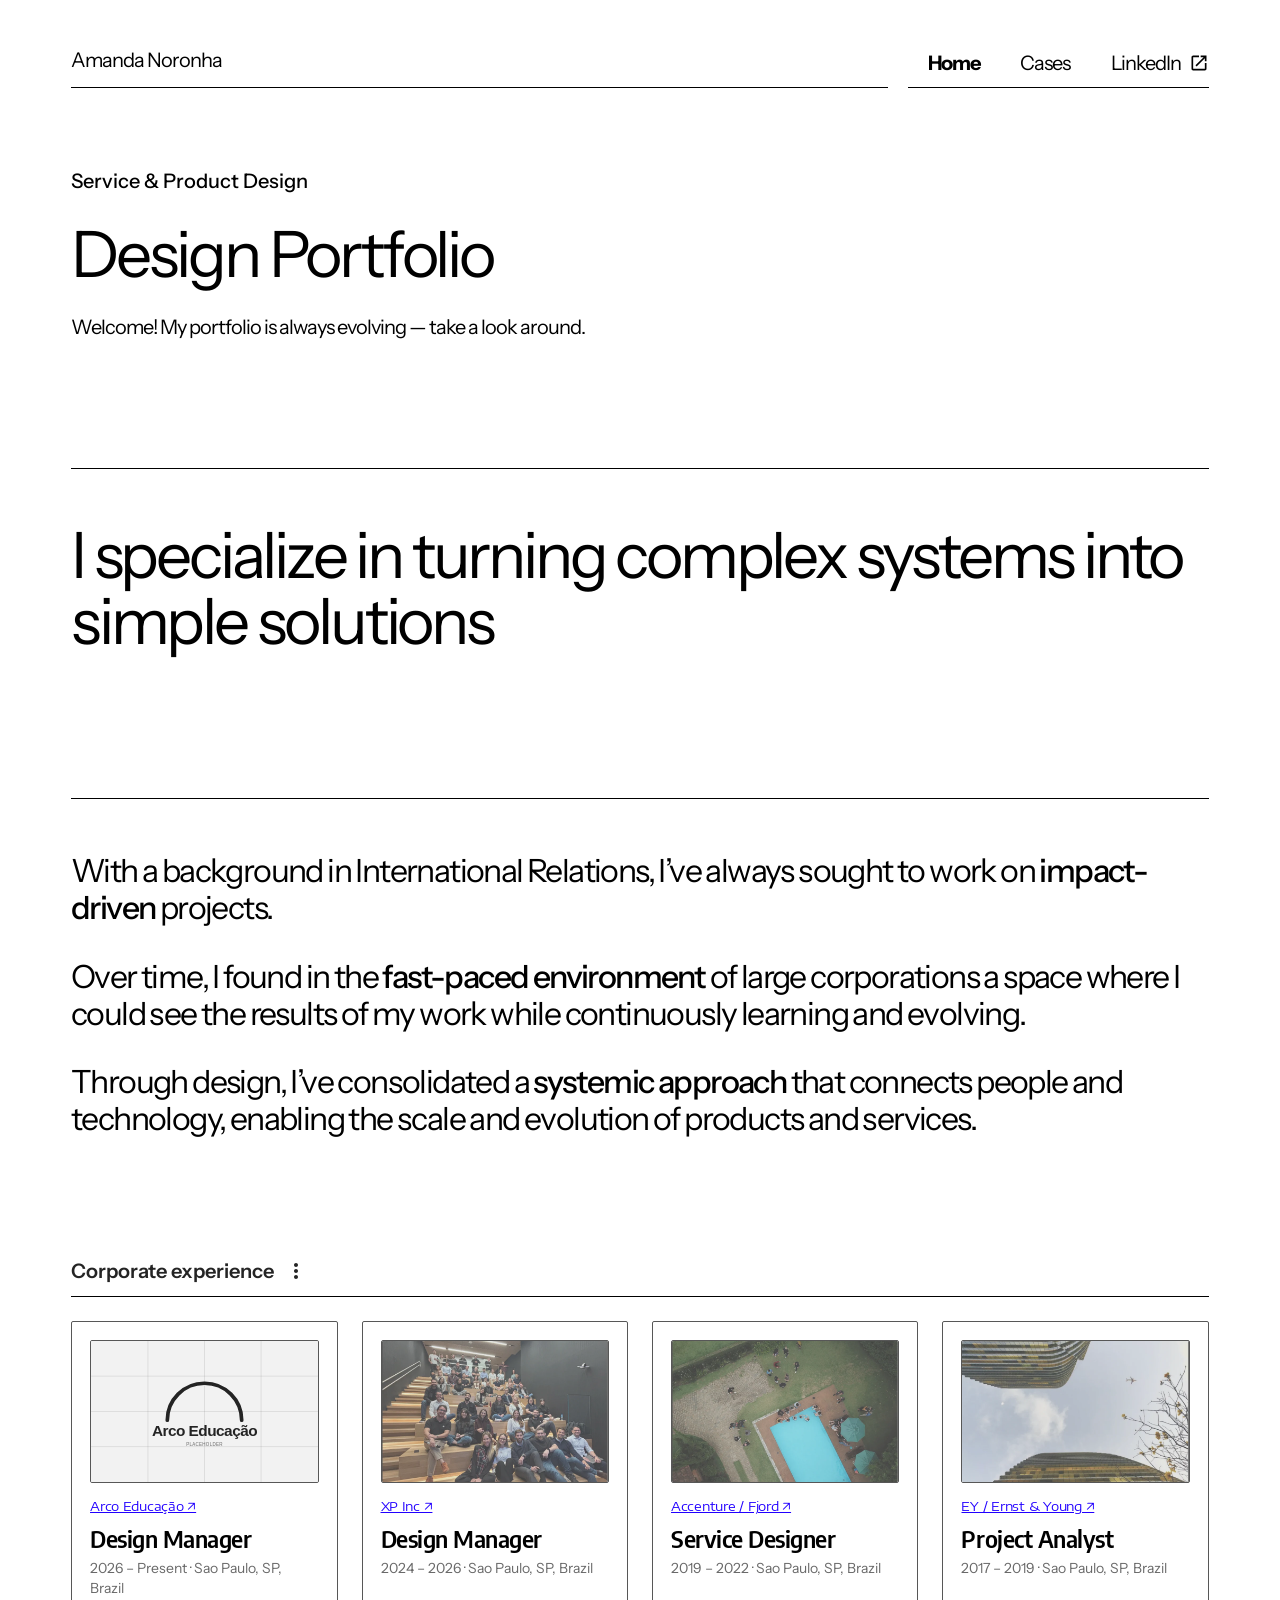
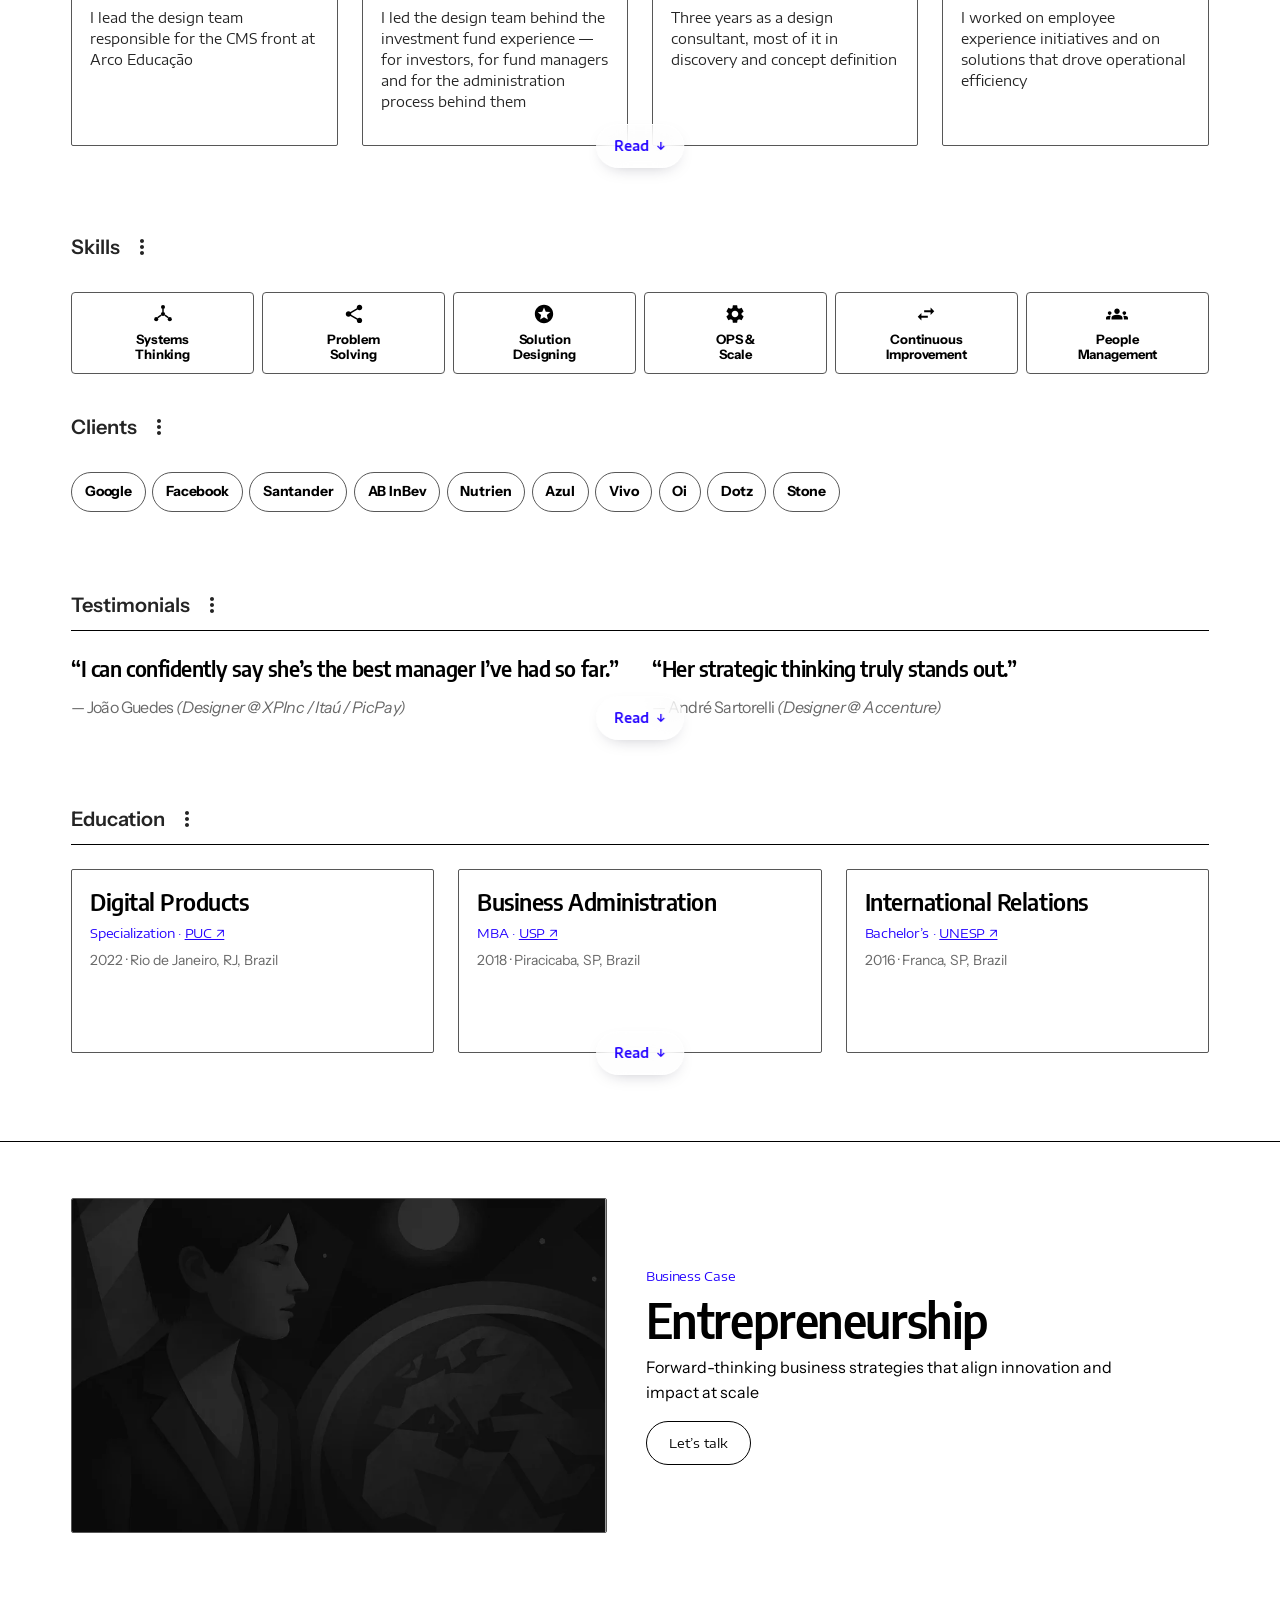
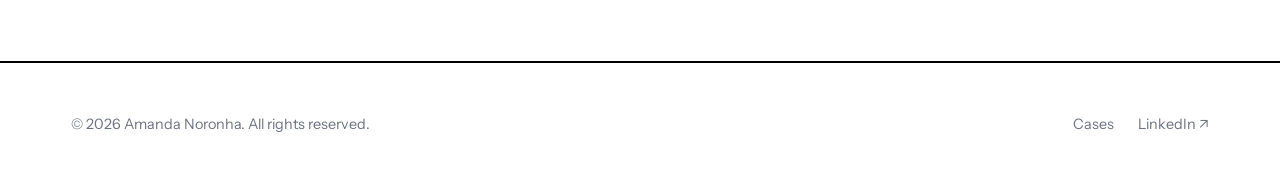
==== commit c50a542e: "Selo de cache nos assets e cartoes de destaque separados no desktop" ====
--- a/index.html
+++ b/index.html
@@ -22,7 +22,7 @@
 <link href="https://fonts.googleapis.com" rel="preconnect"/>
 <link crossorigin="" href="https://fonts.gstatic.com" rel="preconnect"/>
 <link href="https://fonts.googleapis.com/css2?family=DM+Sans:wght@700&amp;family=Encode+Sans+Expanded:wght@400&amp;family=Encode+Sans+Semi+Condensed:wght@600&amp;family=Instrument+Sans:ital,wght@0,400;0,500;0,600;0,700;1,400&amp;display=swap" rel="stylesheet"/>
-<link href="assets/css/styles.css?v=96d263f2" rel="stylesheet"/>
+<link href="assets/css/styles.css?v=1a081524" rel="stylesheet"/>
 </head>
 <body>
 <a class="skip-link" href="#main">Skip to content</a>
--- a/assets/css/styles.css
+++ b/assets/css/styles.css
@@ -2033,22 +2033,8 @@
   .rail--cases .pcard__b { padding-inline: clamp(.875rem, .6rem + .8vw, 1.25rem); padding-top: .875rem; }
 }
 
-/* =========================================================================
-   V21 — OS DOIS VÃOS EXAGERADOS DO DESKTOP
-   Medi vão a vão em 390, 768, 1024 e 1512. O ritmo entre seções é um clamp
-   de 44 a 80px e está certo — sobe com a largura, na proporção. Só dois
-   vãos saem da escala no desktop, os dois no topo das páginas:
-
-   · hero → primeiro bloco: 61px no celular, 145px em 1512. É 2,4× o
-     crescimento do resto, e vira uma faixa vazia entre o subtítulo e a
-     linha divisória. Passa a acompanhar o ritmo das seções: 80px.
-   · o respiro depois da frase de abertura (.intro--loose): 33px no celular,
-     72px em 1512 — e ele soma com os 80px da seção seguinte, então viram
-     152px entre "+10 years…" e "Featured work". Cai para 40px.
-
-   Nada muda abaixo de 62em: no celular as duas medidas já estão na escala.
-   ====================================================================== */
-@media (min-width: 62em) {
-  .page { gap: var(--section-gap); }
-  .intro--loose { padding-bottom: clamp(1.5rem, 1rem + 1.4vw, 2.5rem); }
-}
+/* V21 — REVERTIDO a pedido dela.
+   Eu tinha cortado dois vãos do topo no desktop (hero → primeiro bloco de
+   145 para 80px, e o respiro depois da frase de abertura de 72 para 37px).
+   A medida estava certa e o resultado, errado: o respiro maior é o que
+   deixa a abertura clean. Espaço em branco aqui é composição, não sobra. */
